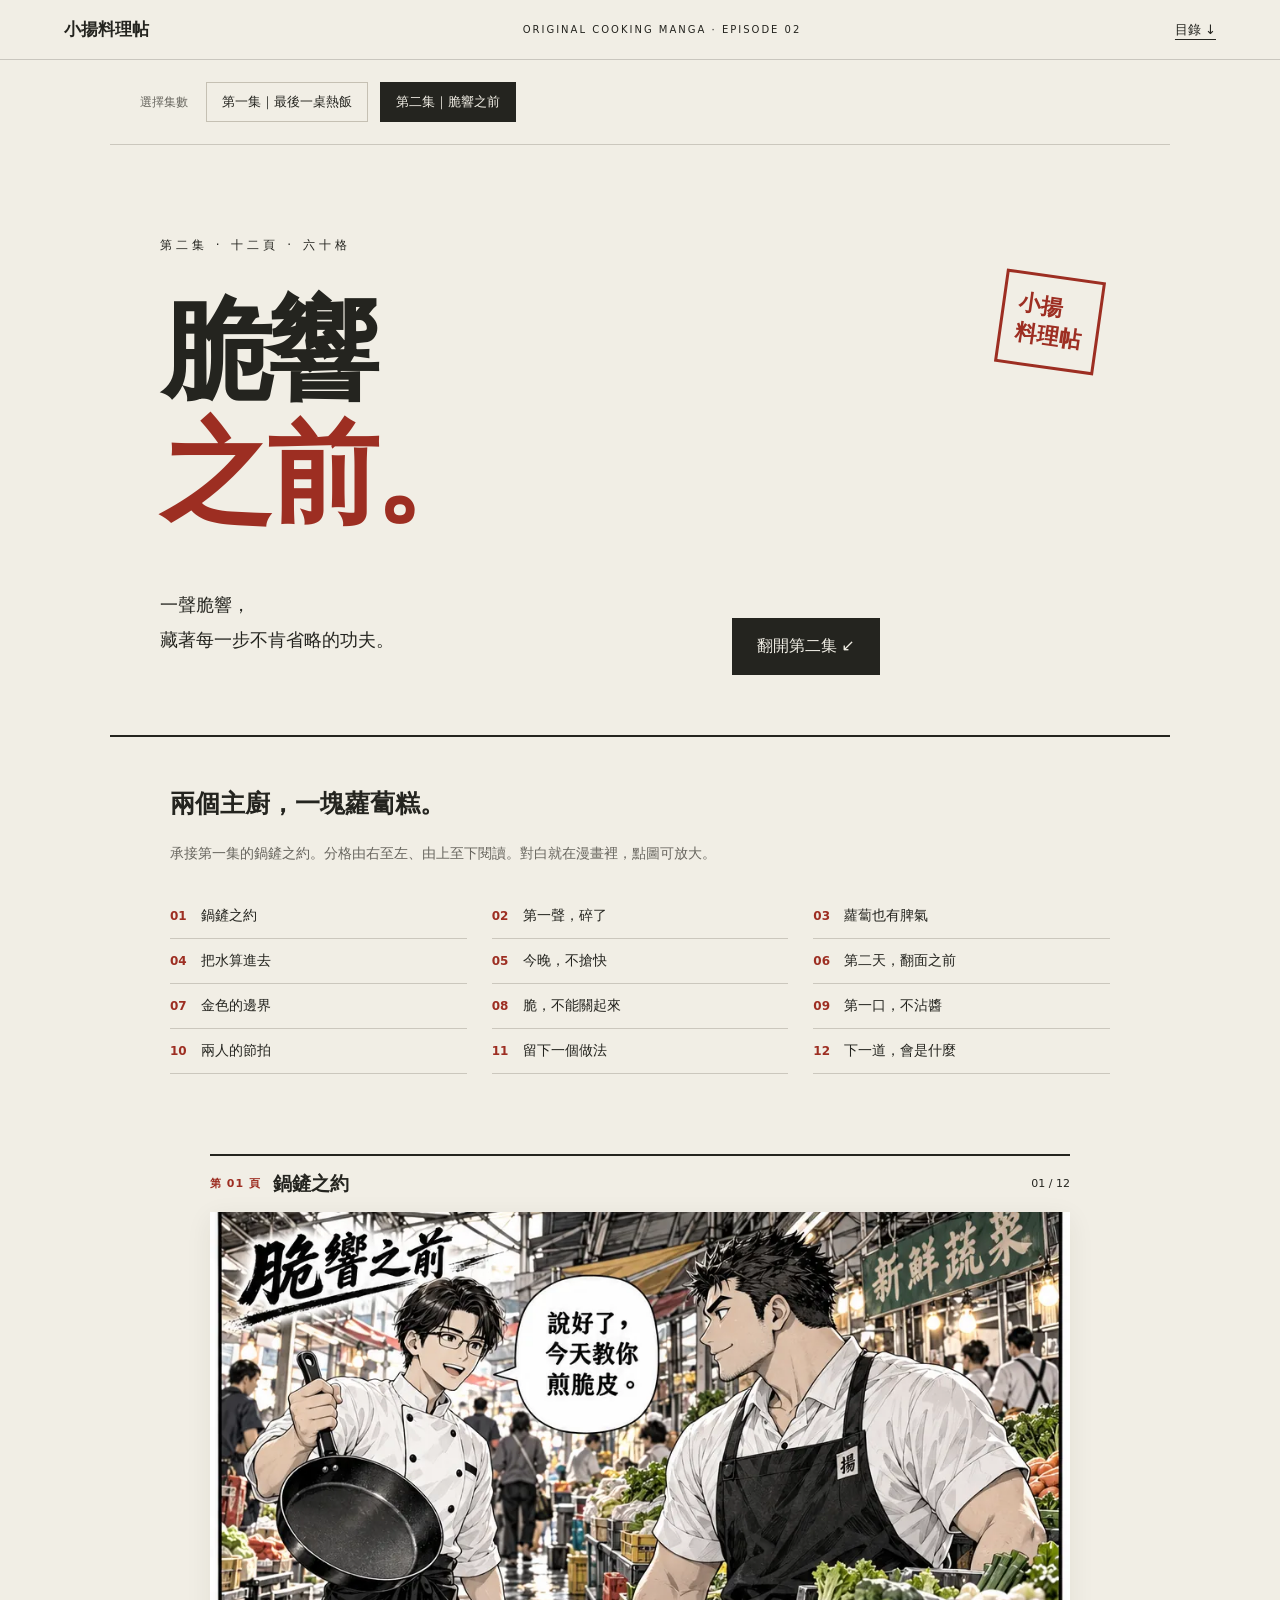
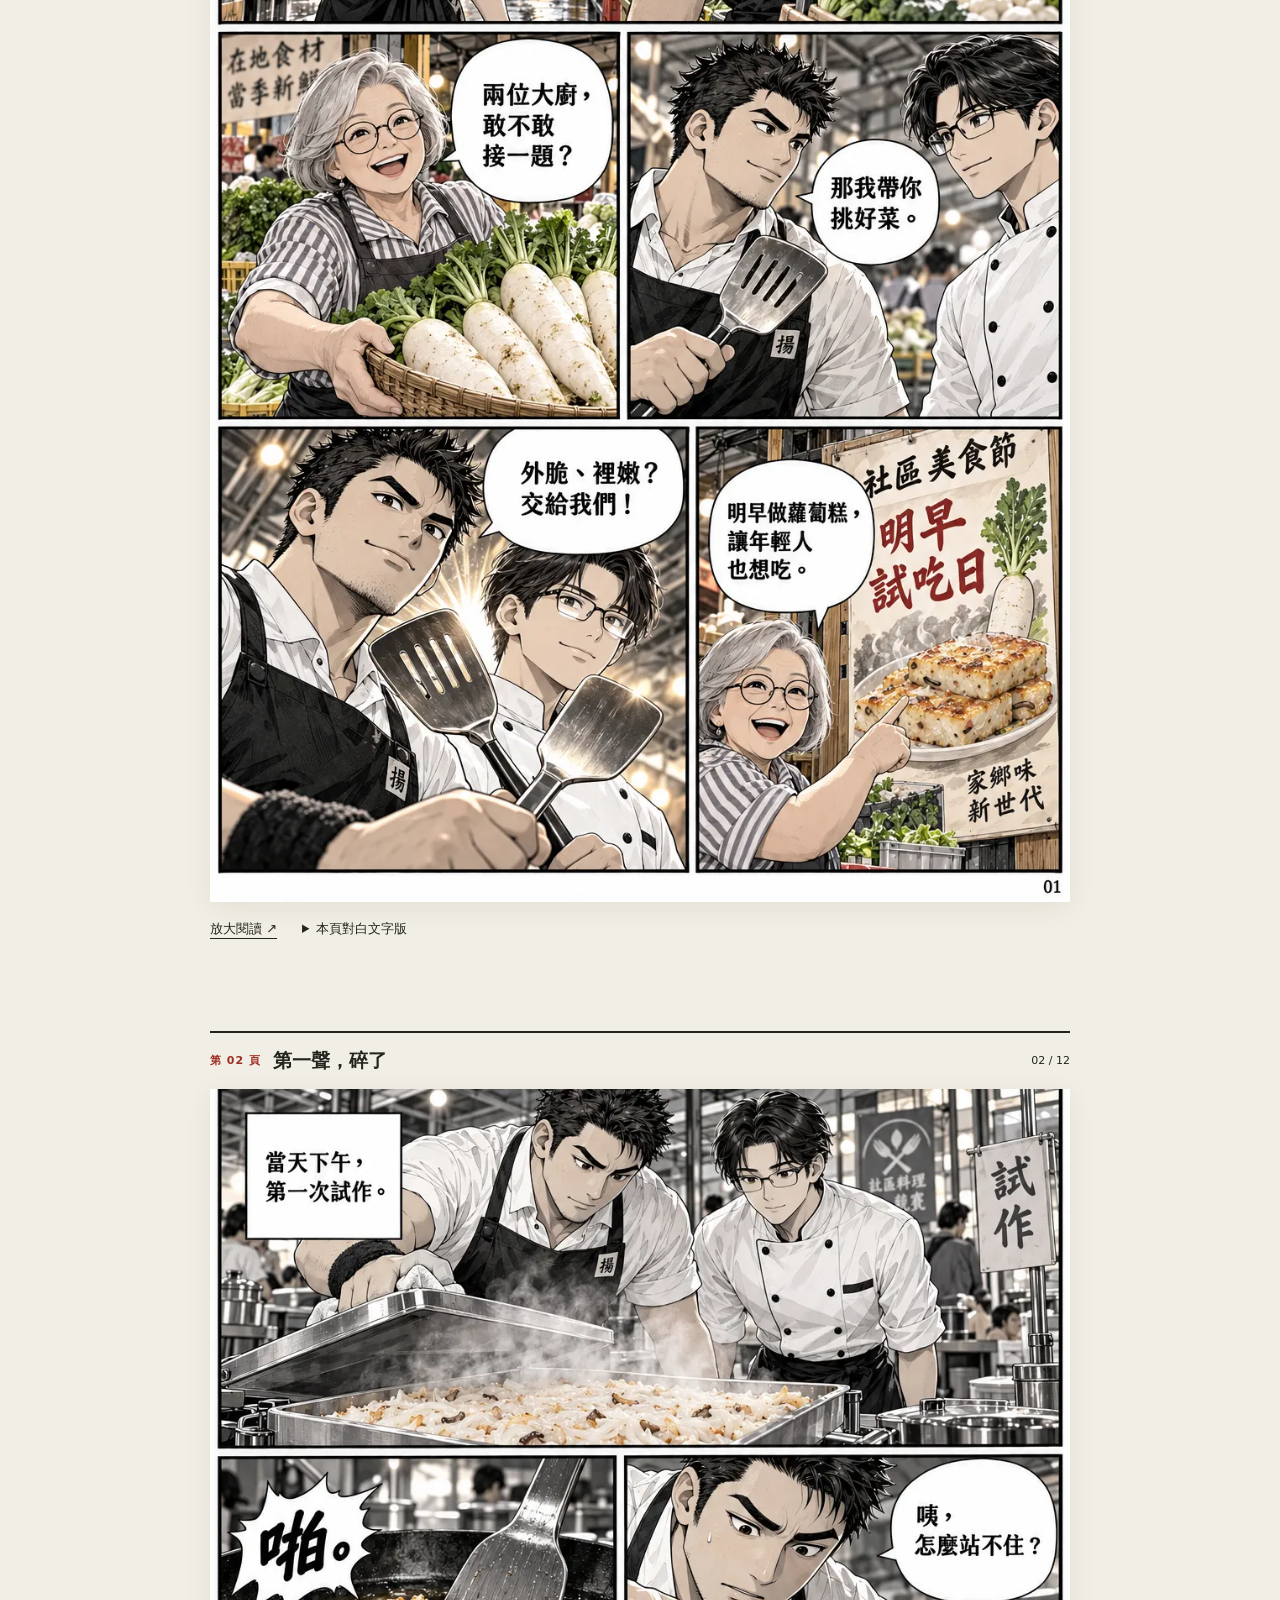
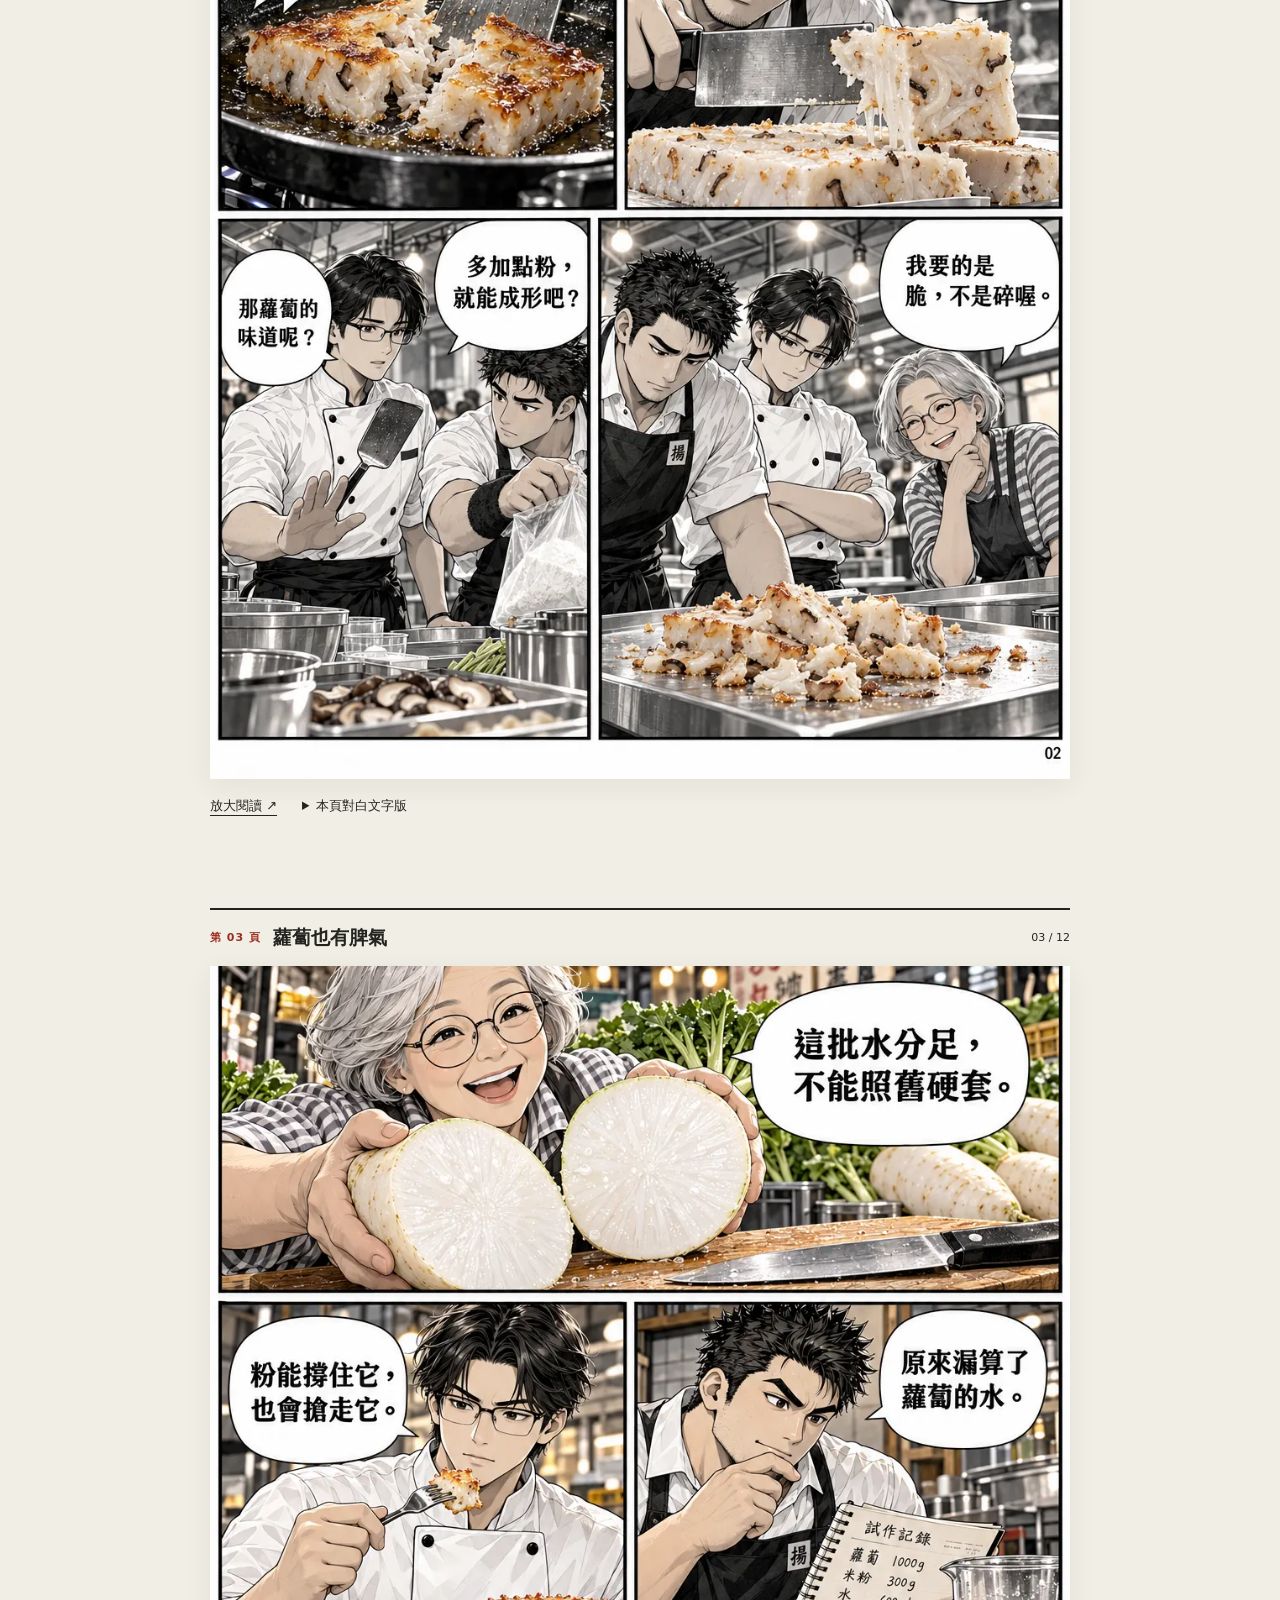
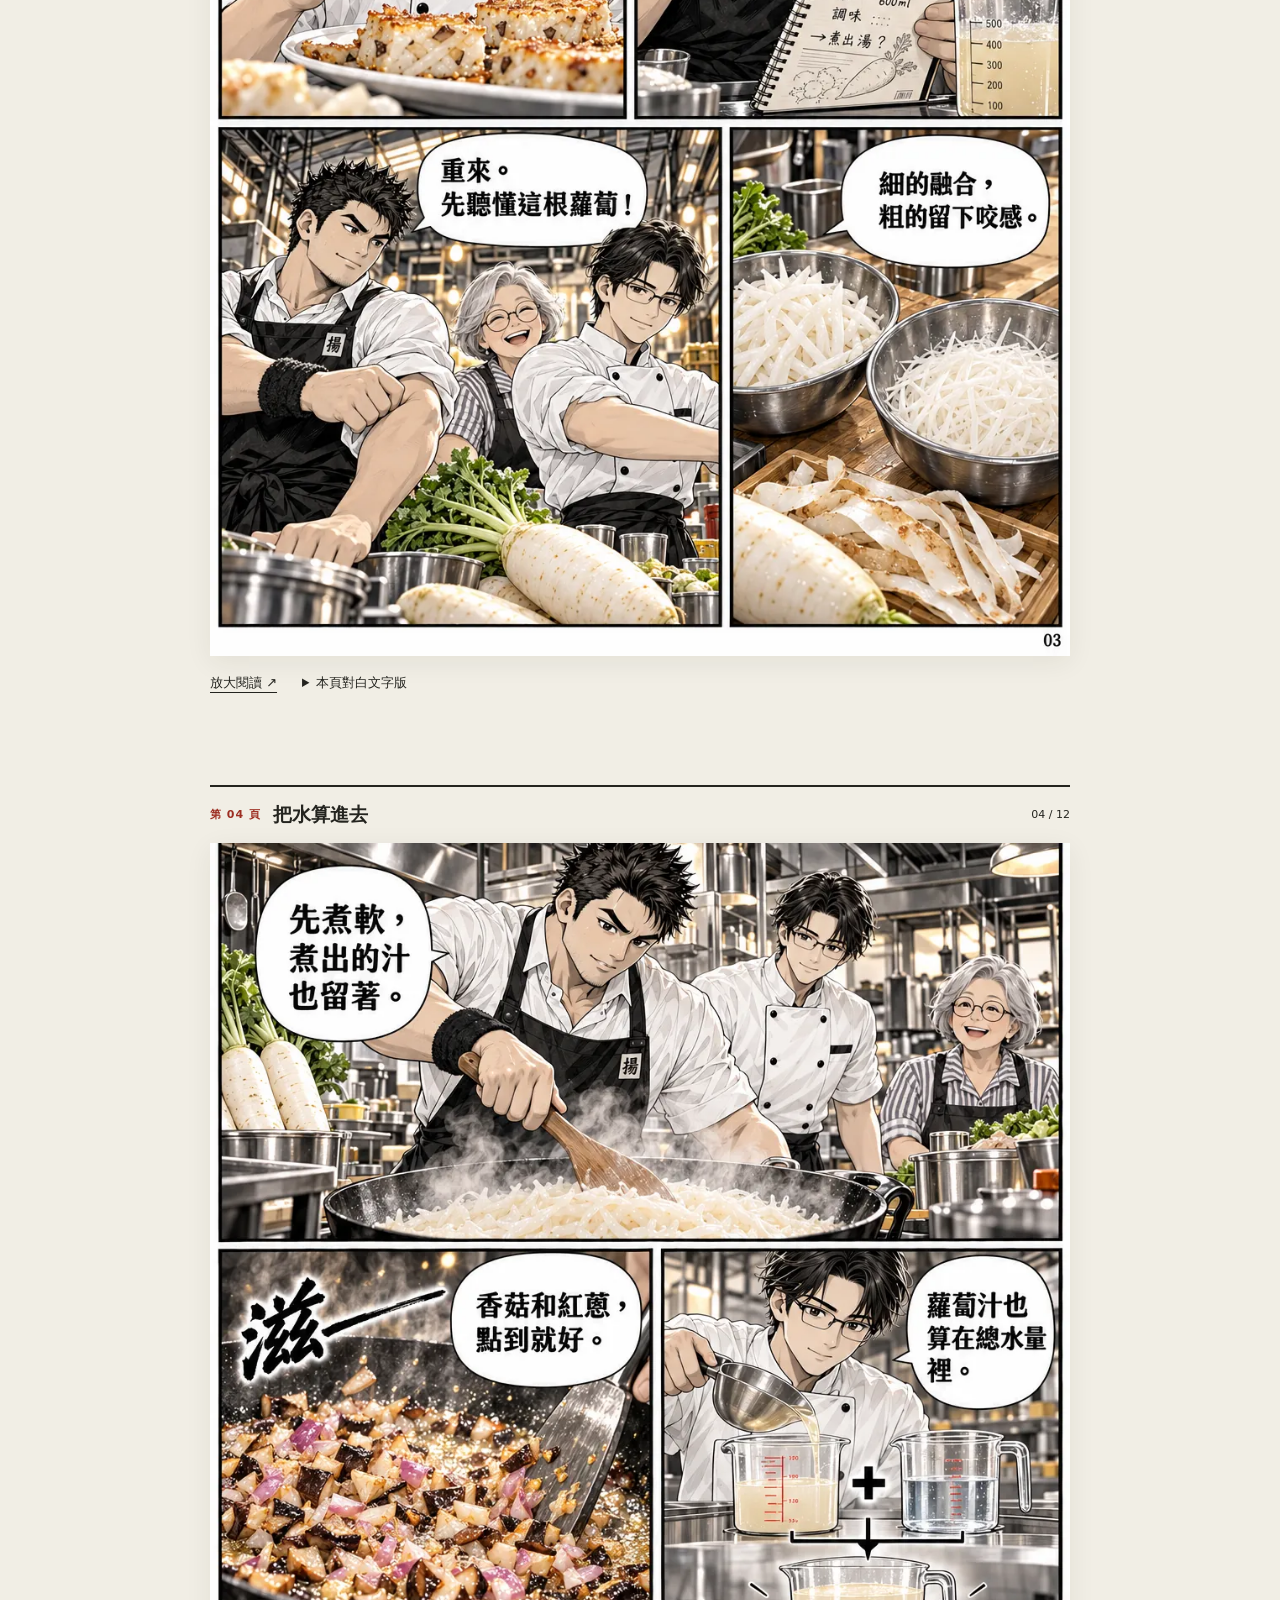
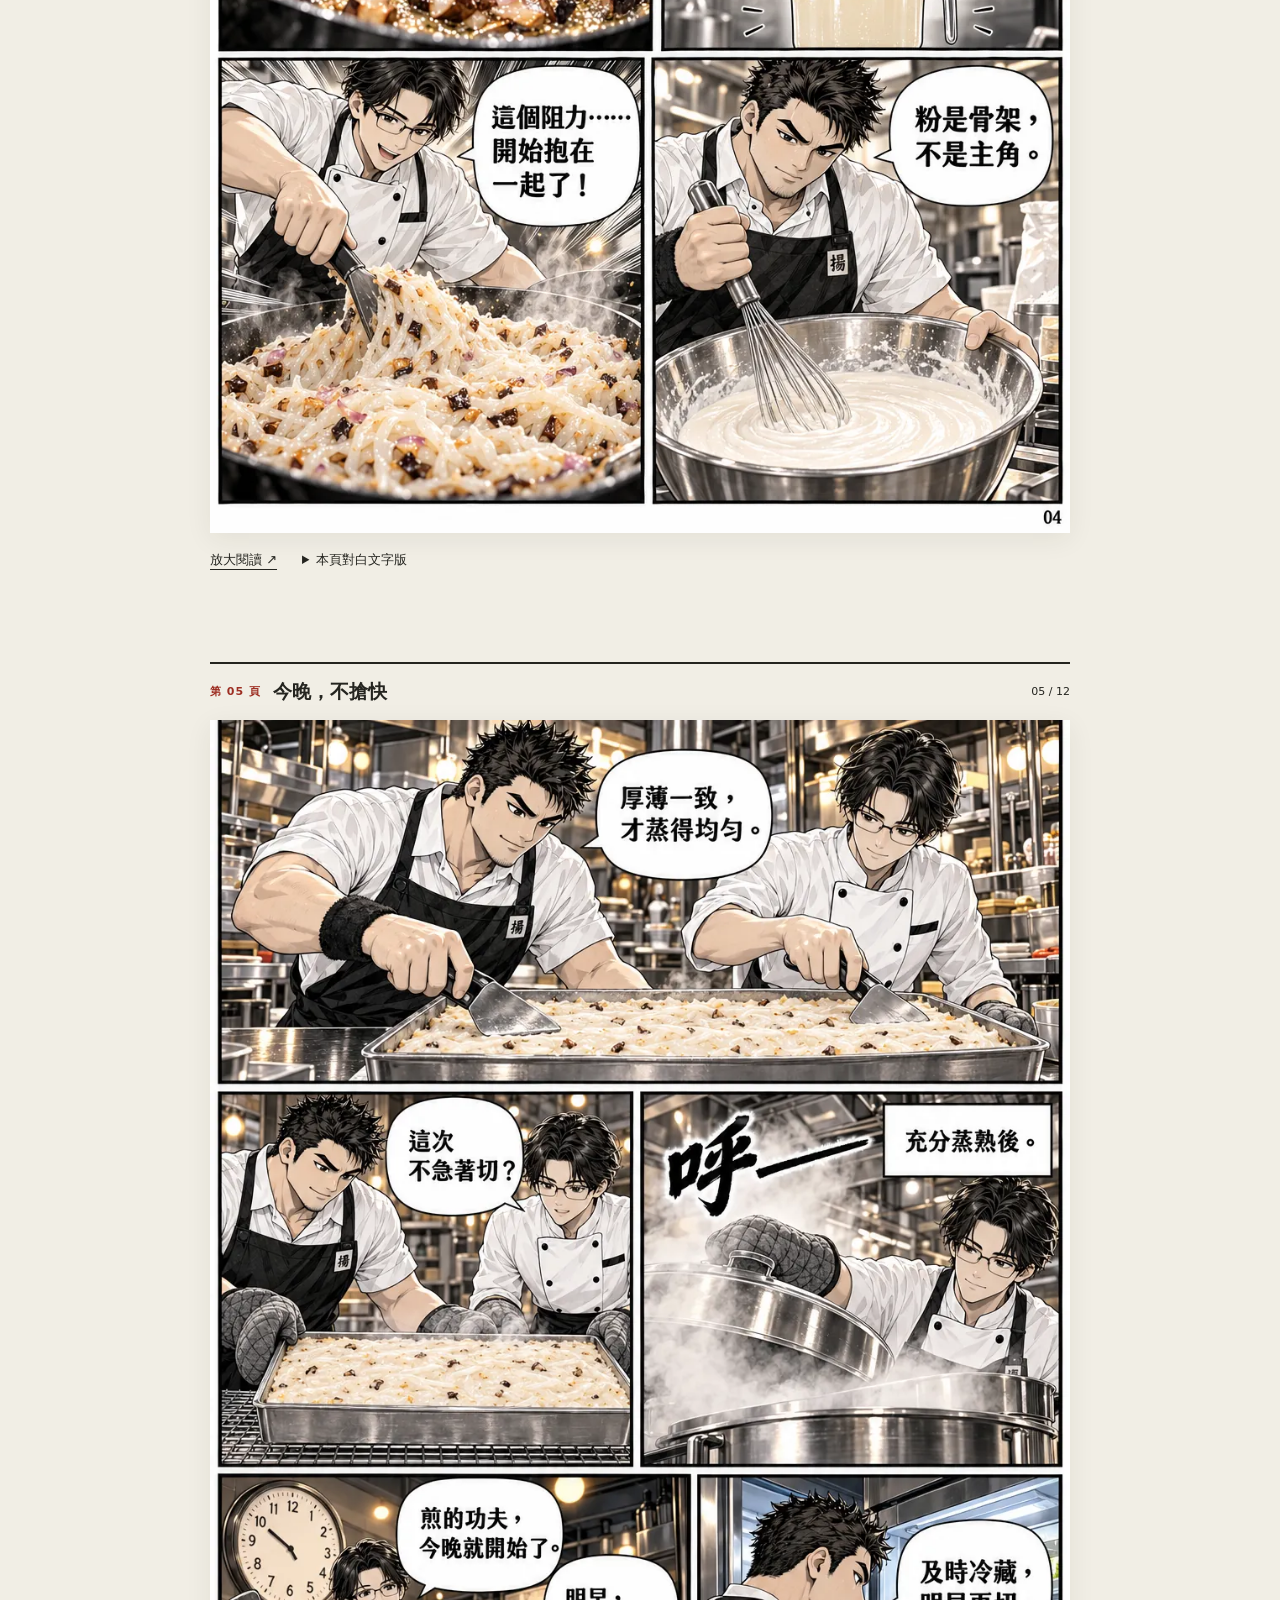
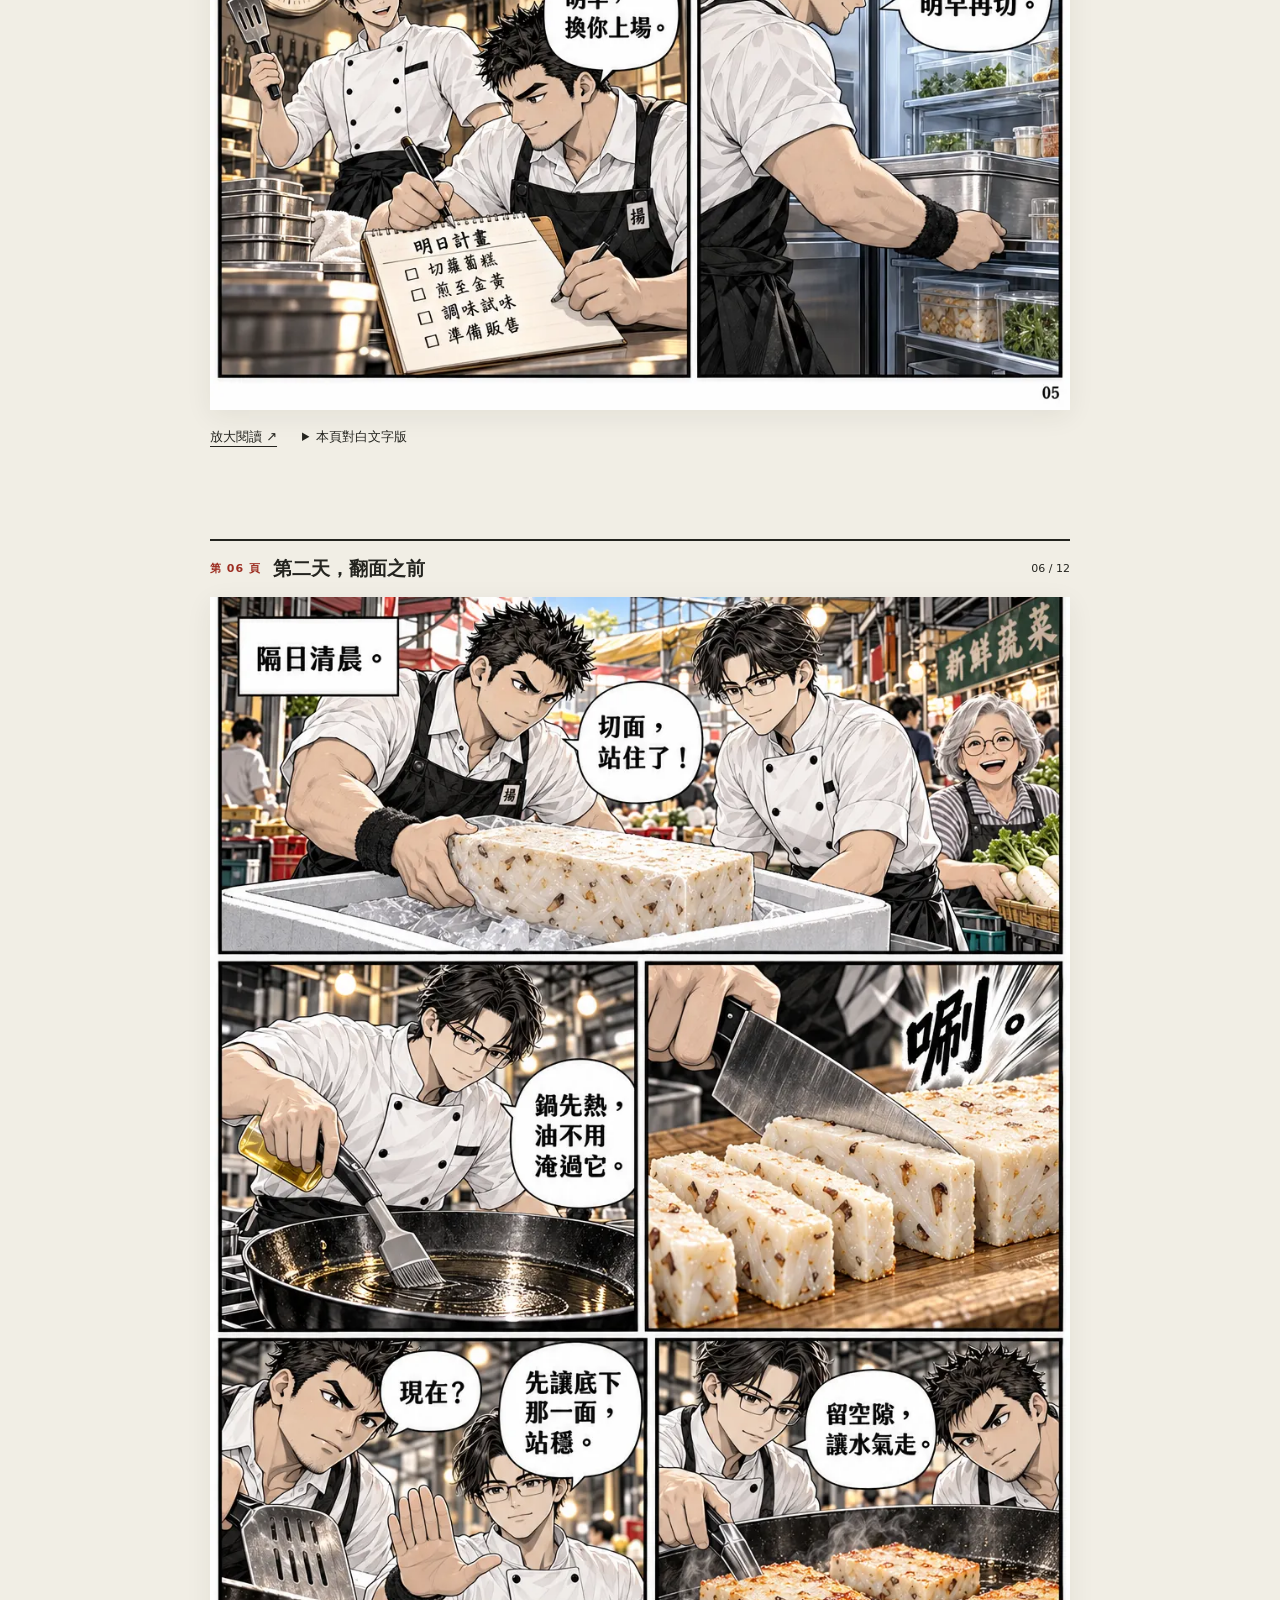
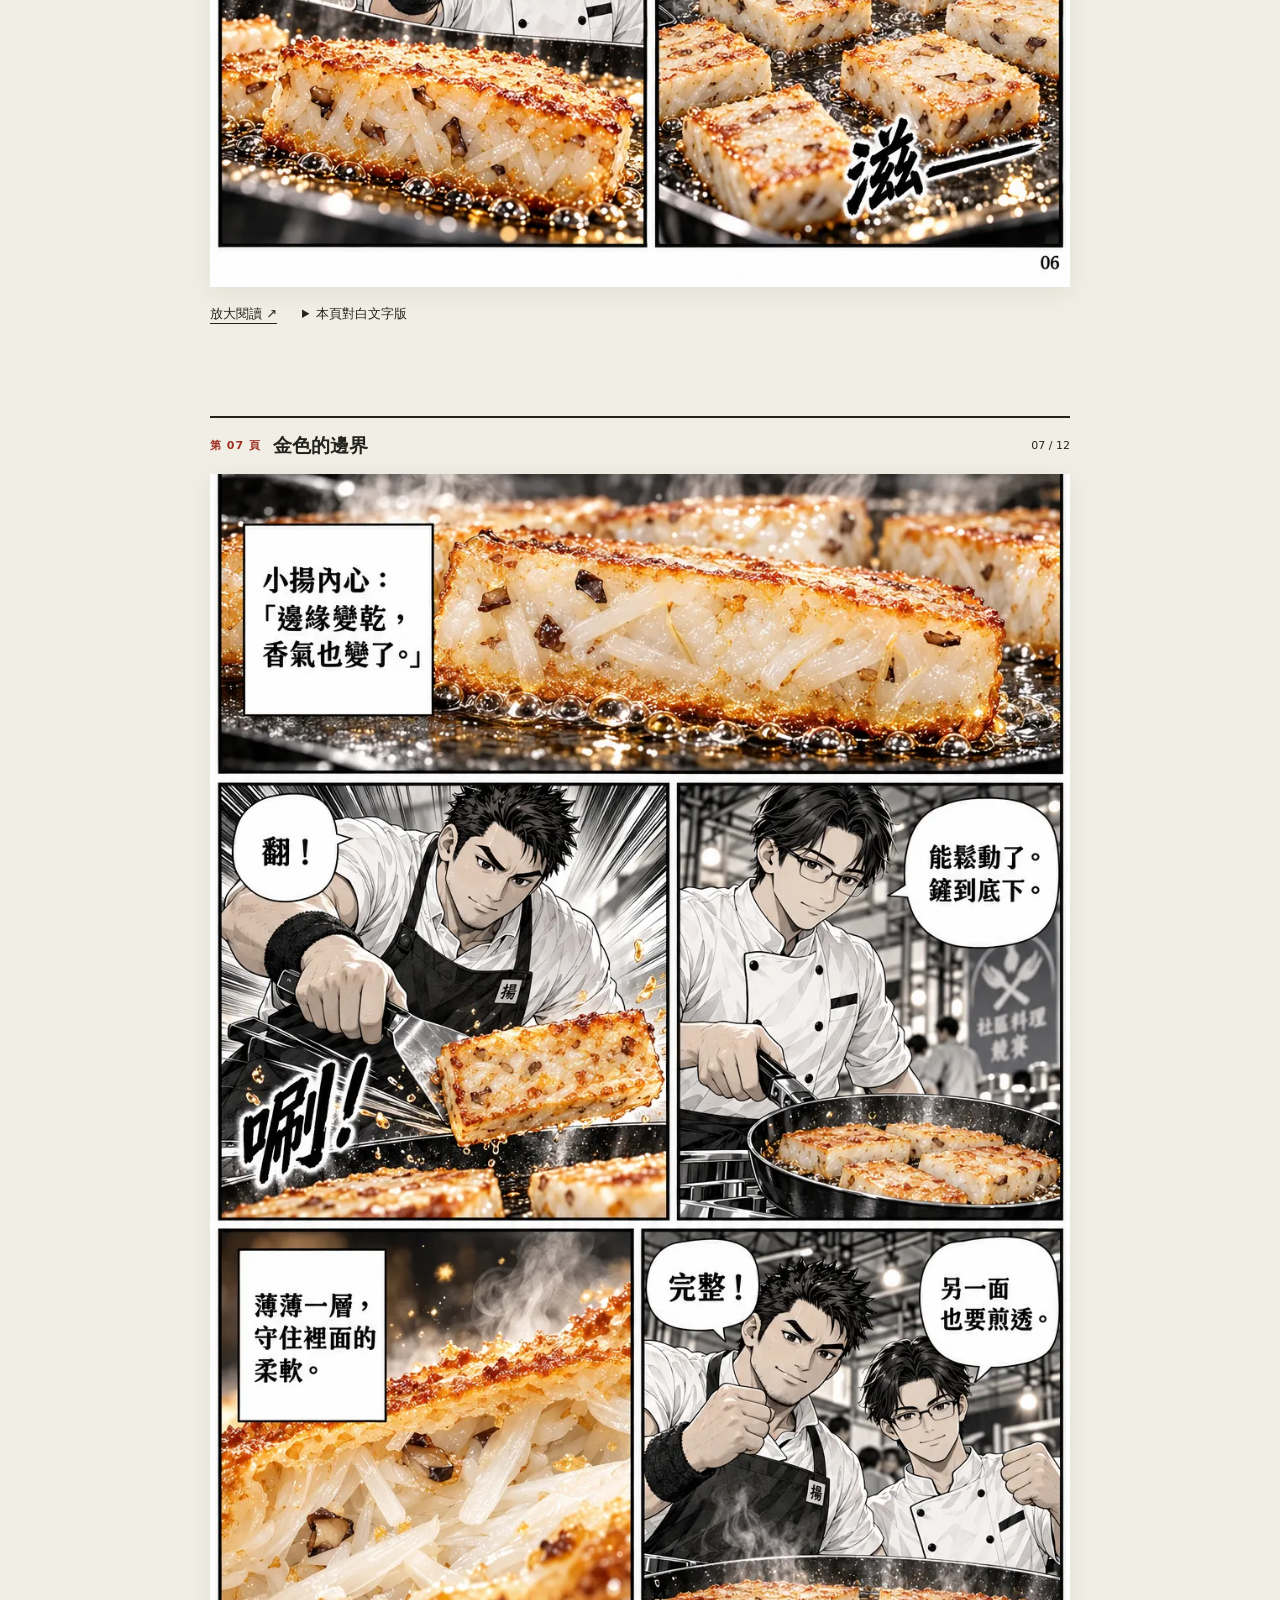
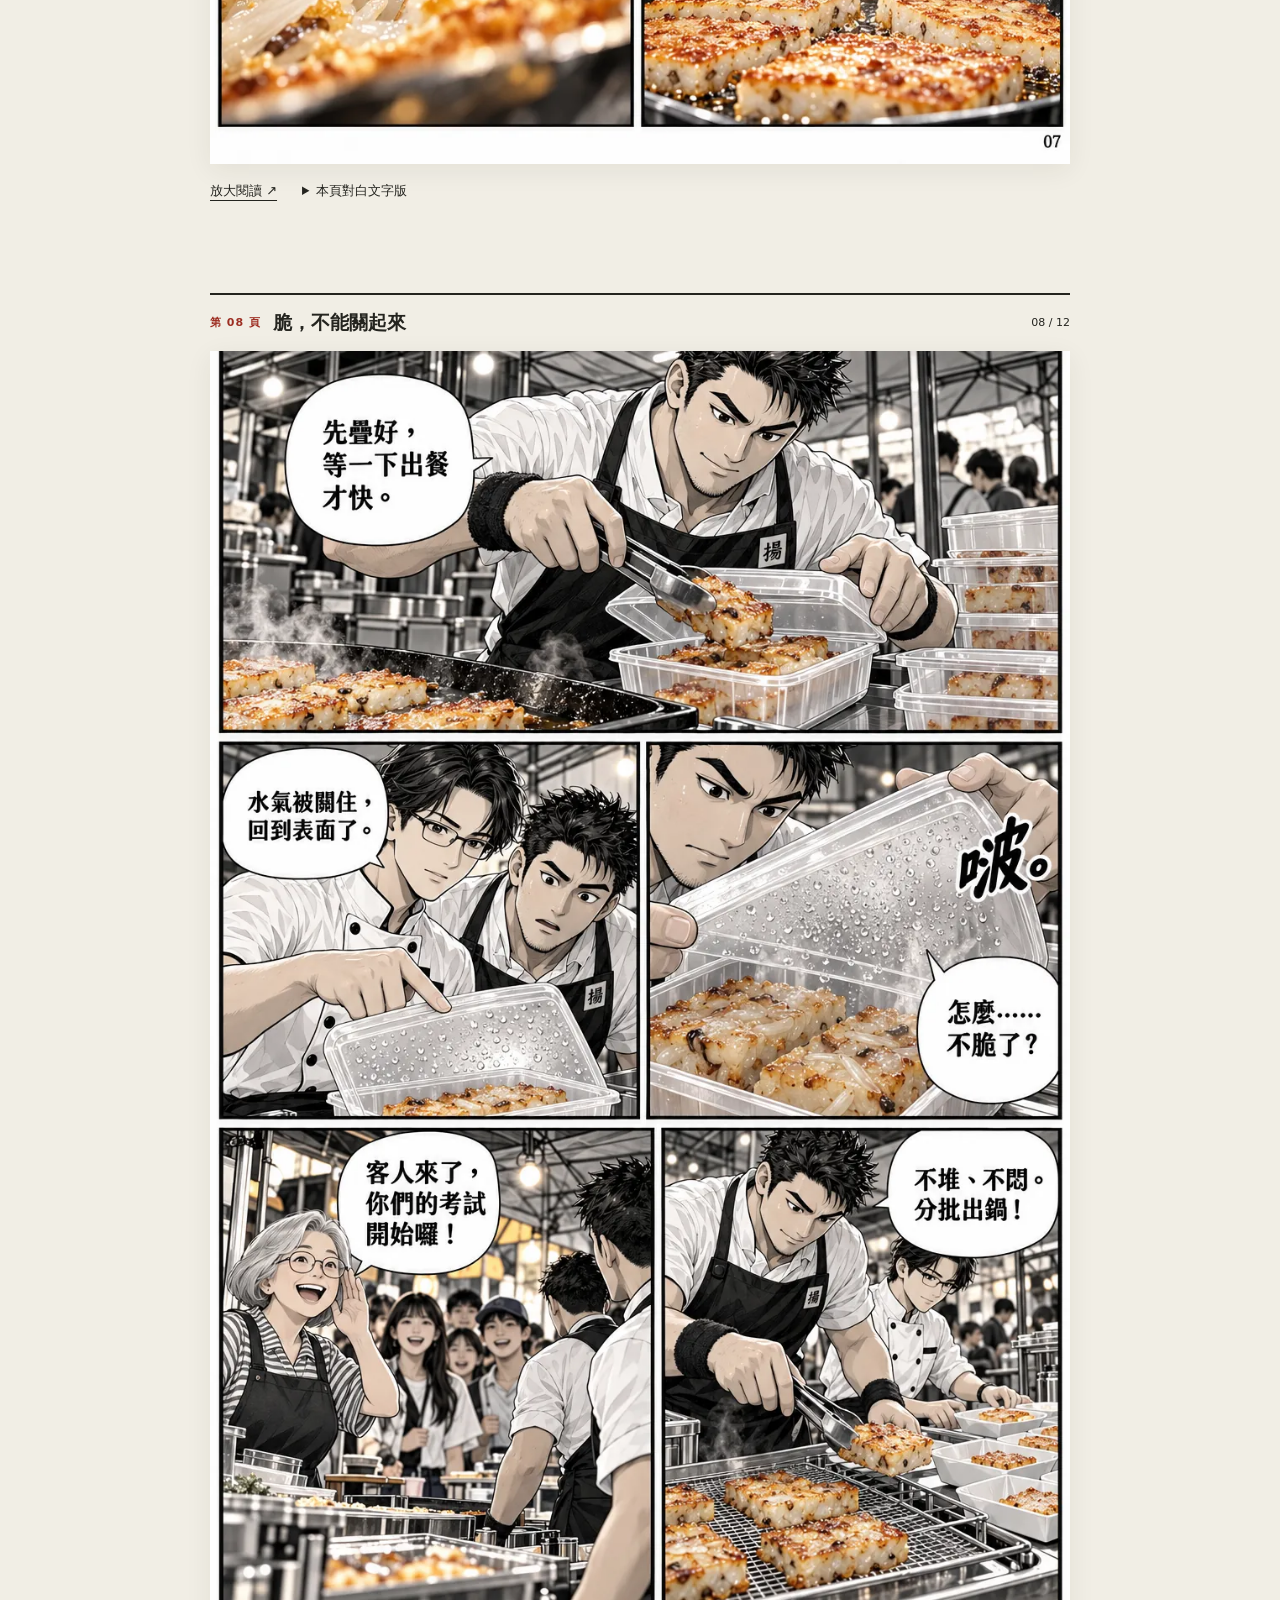
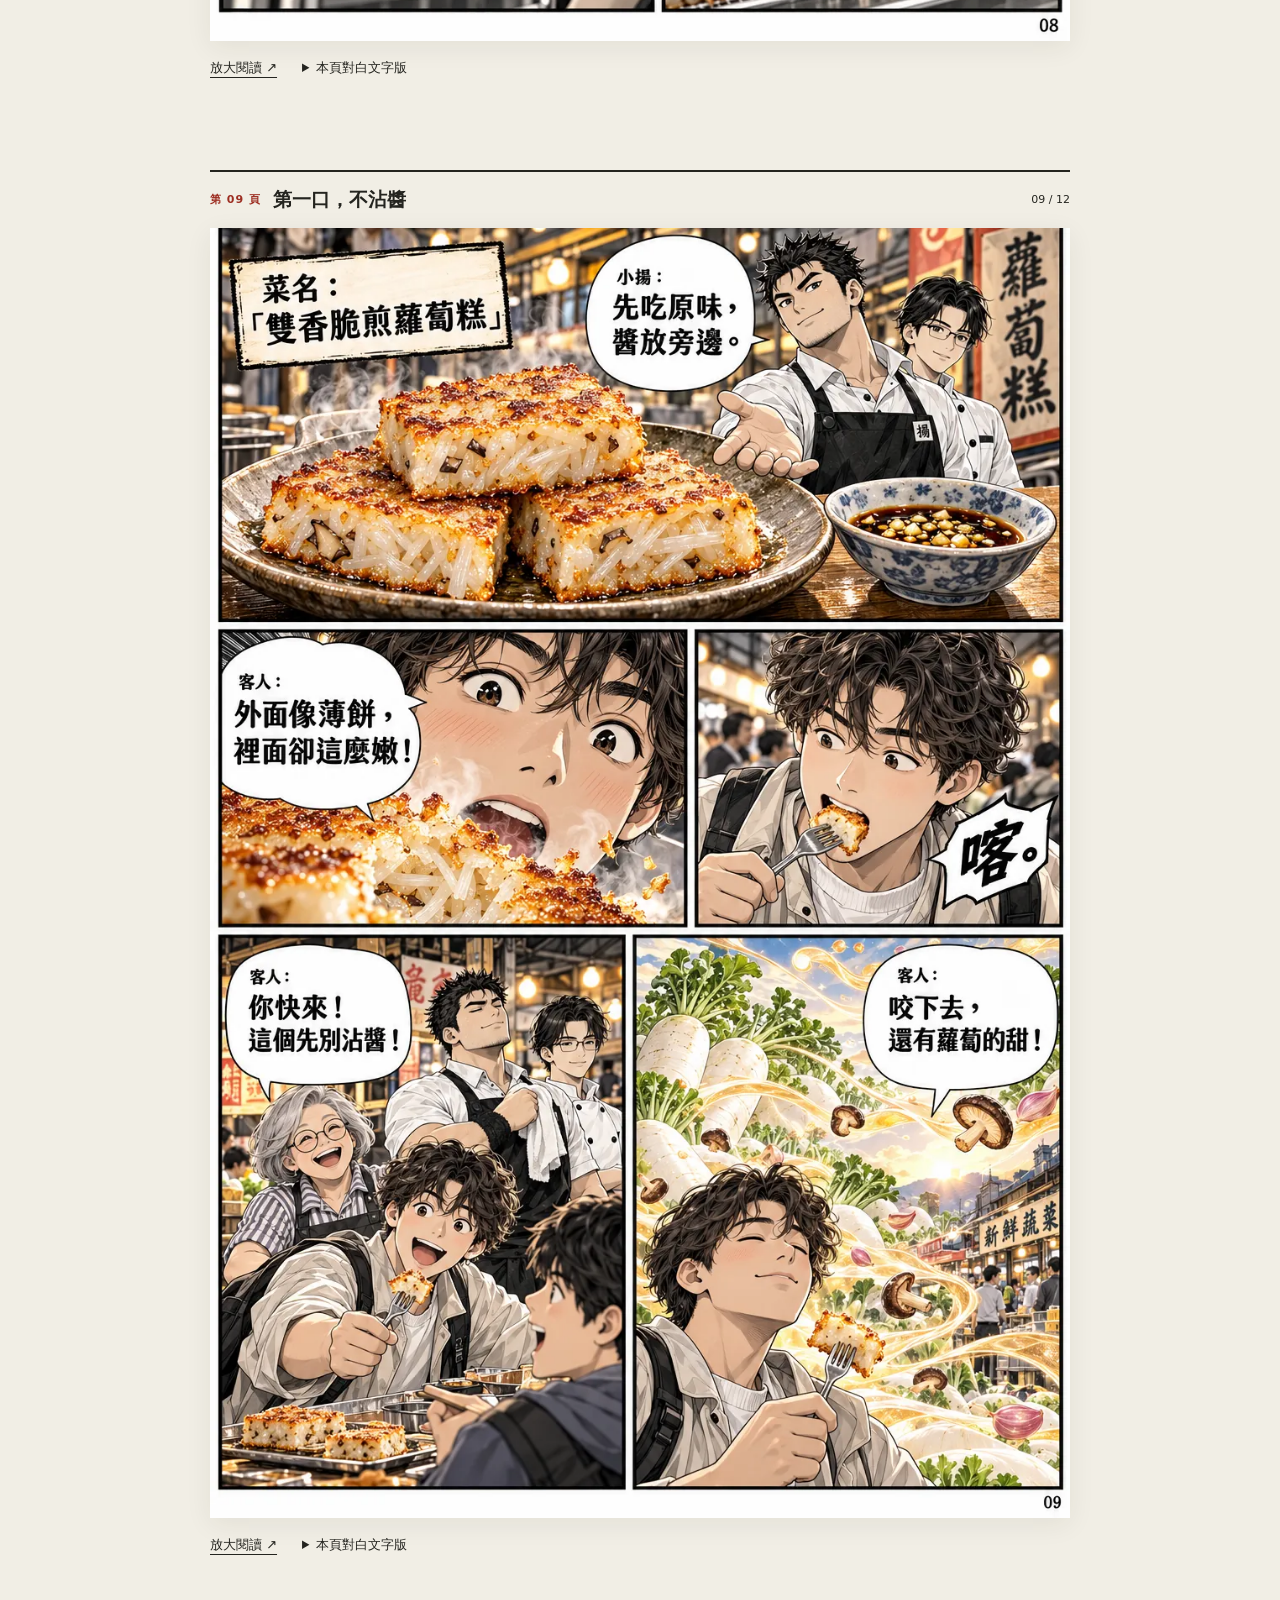
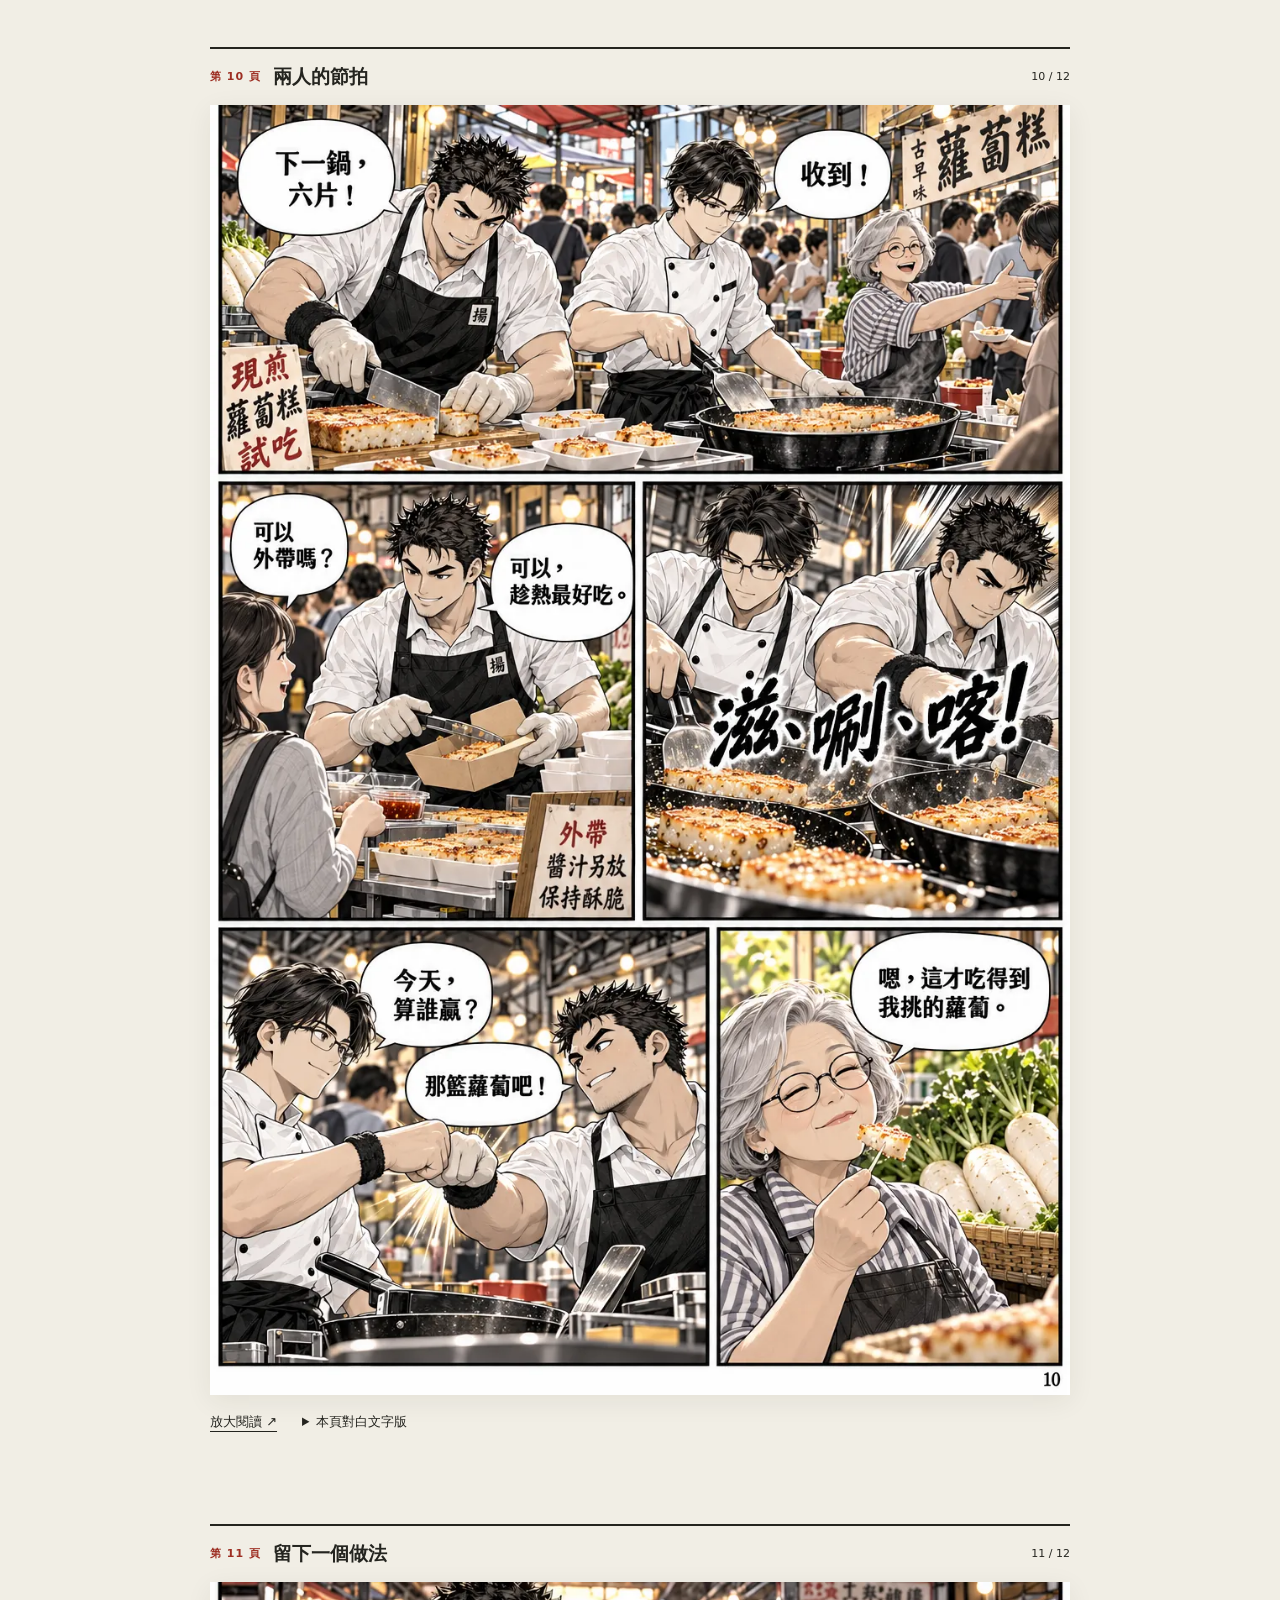
==== episode-2/index.html @ 5d695b6f "Add Xiaoyang episode 2 with Traditional Chinese manga and compressed WebP reader; preserve episode 1" ====
<!doctype html><html lang="zh-Hant"><head><meta charset="utf-8"><meta name="viewport" content="width=device-width,initial-scale=1"><meta name="theme-color" content="#f1eee5"><title>小揚料理帖・第二集｜脆響之前</title><meta name="description" content="第二集十二頁、六十格原創台灣料理漫畫。小揚和阿岳到市場學做脆煎蘿蔔糕。繁體中文圖內對白與高壓縮 WebP。"><link rel="stylesheet" href="../style.css"><script src="../reader.js" defer></script></head><body><div class="topbar"><a href="../">小揚料理帖</a><span>ORIGINAL COOKING MANGA · EPISODE 02</span><a href="#contents">目錄 ↓</a></div><main id="top"><nav class="episodes" aria-label="集數選擇"><span>選擇集數</span><a href="../index.html#top">第一集｜最後一桌熱飯</a><a href="index.html#top" aria-current="page">第二集｜脆響之前</a></nav><div class="cover"><p class="eyebrow">第二集 · 十二頁 · 六十格</p><h1>脆響<br><em>之前。</em></h1><div class="cover-sub"><p>一聲脆響，<br>藏著每一步不肯省略的功夫。</p><a class="start" href="#p1">翻開第二集 ↙</a></div><span class="stamp" aria-hidden="true">小揚<br>料理帖</span></div><nav id="contents" aria-label="漫畫目錄"><h2>兩個主廚，一塊蘿蔔糕。</h2><p>承接第一集的鍋鏟之約。分格由右至左、由上至下閱讀。對白就在漫畫裡，點圖可放大。</p><div class="chapters"><a href="#p1"><b>01</b> 鍋鏟之約</a><a href="#p2"><b>02</b> 第一聲，碎了</a><a href="#p3"><b>03</b> 蘿蔔也有脾氣</a><a href="#p4"><b>04</b> 把水算進去</a><a href="#p5"><b>05</b> 今晚，不搶快</a><a href="#p6"><b>06</b> 第二天，翻面之前</a><a href="#p7"><b>07</b> 金色的邊界</a><a href="#p8"><b>08</b> 脆，不能關起來</a><a href="#p9"><b>09</b> 第一口，不沾醬</a><a href="#p10"><b>10</b> 兩人的節拍</a><a href="#p11"><b>11</b> 留下一個做法</a><a href="#p12"><b>12</b> 下一道，會是什麼</a></div></nav><div class="pages"><section class="page" id="p1" aria-labelledby="h1"><header><span>第 01 頁</span><h2 id="h1">鍋鏟之約</h2><small>01 / 12</small></header><a class="art" href="assets/page-01.webp" target="_blank" rel="noopener" aria-label="放大第1頁"><img src="assets/page-01.webp" srcset="assets/page-01-800.webp 800w, assets/page-01.webp 1024w" sizes="(max-width: 820px) calc(100vw - 24px), 860px" width="1024" height="1536" loading="eager" decoding="async" alt="第二集第1頁，鍋鏟之約。五格連續漫畫，從右至左閱讀，對白位於漫畫氣泡內。"></a><div class="page-tools"><a href="assets/page-01.webp" target="_blank" rel="noopener">放大閱讀 ↗</a><details><summary>本頁對白文字版</summary><ol><li>阿岳：「說好了，今天教你煎脆皮。」</li><li>小揚：「那我帶你挑好菜。」</li><li>蘭姐：「兩位大廚，敢不敢接一題？」</li><li>蘭姐：「明早做蘿蔔糕，讓年輕人也想吃。」</li><li>小揚：「外脆、裡嫩？交給我們！」</li></ol></details></div></section><section class="page" id="p2" aria-labelledby="h2"><header><span>第 02 頁</span><h2 id="h2">第一聲，碎了</h2><small>02 / 12</small></header><a class="art" href="assets/page-02.webp" target="_blank" rel="noopener" aria-label="放大第2頁"><img src="assets/page-02.webp" srcset="assets/page-02-800.webp 800w, assets/page-02.webp 1024w" sizes="(max-width: 820px) calc(100vw - 24px), 860px" width="1024" height="1536" loading="lazy" decoding="async" alt="第二集第2頁，第一聲，碎了。五格連續漫畫，從右至左閱讀，對白位於漫畫氣泡內。"></a><div class="page-tools"><a href="assets/page-02.webp" target="_blank" rel="noopener">放大閱讀 ↗</a><details><summary>本頁對白文字版</summary><ol><li>旁白：「當天下午，第一次試作。」</li><li>小揚：「咦，怎麼站不住？」</li><li>音效：「啪。」</li><li>蘭姐：「我要的是脆，不是碎喔。」</li><li>小揚：「多加點粉，就能成形吧？」
阿岳：「那蘿蔔的味道呢？」</li></ol></details></div></section><section class="page" id="p3" aria-labelledby="h3"><header><span>第 03 頁</span><h2 id="h3">蘿蔔也有脾氣</h2><small>03 / 12</small></header><a class="art" href="assets/page-03.webp" target="_blank" rel="noopener" aria-label="放大第3頁"><img src="assets/page-03.webp" srcset="assets/page-03-800.webp 800w, assets/page-03.webp 1024w" sizes="(max-width: 820px) calc(100vw - 24px), 860px" width="1024" height="1536" loading="lazy" decoding="async" alt="第二集第3頁，蘿蔔也有脾氣。五格連續漫畫，從右至左閱讀，對白位於漫畫氣泡內。"></a><div class="page-tools"><a href="assets/page-03.webp" target="_blank" rel="noopener">放大閱讀 ↗</a><details><summary>本頁對白文字版</summary><ol><li>蘭姐：「這批水分足，不能照舊硬套。」</li><li>小揚：「原來漏算了蘿蔔的水。」</li><li>阿岳：「粉能撐住它，也會搶走它。」</li><li>小揚：「細的融合，粗的留下咬感。」</li><li>小揚：「重來。先聽懂這根蘿蔔！」</li></ol></details></div></section><section class="page" id="p4" aria-labelledby="h4"><header><span>第 04 頁</span><h2 id="h4">把水算進去</h2><small>04 / 12</small></header><a class="art" href="assets/page-04.webp" target="_blank" rel="noopener" aria-label="放大第4頁"><img src="assets/page-04.webp" srcset="assets/page-04-800.webp 800w, assets/page-04.webp 1024w" sizes="(max-width: 820px) calc(100vw - 24px), 860px" width="1024" height="1536" loading="lazy" decoding="async" alt="第二集第4頁，把水算進去。五格連續漫畫，從右至左閱讀，對白位於漫畫氣泡內。"></a><div class="page-tools"><a href="assets/page-04.webp" target="_blank" rel="noopener">放大閱讀 ↗</a><details><summary>本頁對白文字版</summary><ol><li>小揚：「先煮軟，煮出的汁也留著。」</li><li>阿岳：「蘿蔔汁也算在總水量裡。」</li><li>音效：「滋——」
小揚：「香菇和紅蔥，點到就好。」</li><li>小揚：「粉是骨架，不是主角。」</li><li>阿岳：「這個阻力……開始抱在一起了！」</li></ol></details></div></section><section class="page" id="p5" aria-labelledby="h5"><header><span>第 05 頁</span><h2 id="h5">今晚，不搶快</h2><small>05 / 12</small></header><a class="art" href="assets/page-05.webp" target="_blank" rel="noopener" aria-label="放大第5頁"><img src="assets/page-05.webp" srcset="assets/page-05-800.webp 800w, assets/page-05.webp 1024w" sizes="(max-width: 820px) calc(100vw - 24px), 860px" width="1024" height="1536" loading="lazy" decoding="async" alt="第二集第5頁，今晚，不搶快。五格連續漫畫，從右至左閱讀，對白位於漫畫氣泡內。"></a><div class="page-tools"><a href="assets/page-05.webp" target="_blank" rel="noopener">放大閱讀 ↗</a><details><summary>本頁對白文字版</summary><ol><li>小揚：「厚薄一致，才蒸得均勻。」</li><li>音效：「呼——」
旁白：「充分蒸熟後。」</li><li>阿岳：「這次不急著切？」</li><li>小揚：「及時冷藏，明早再切。」</li><li>阿岳：「煎的功夫，今晚就開始了。」
小揚：「明早，換你上場。」</li></ol></details></div></section><section class="page" id="p6" aria-labelledby="h6"><header><span>第 06 頁</span><h2 id="h6">第二天，翻面之前</h2><small>06 / 12</small></header><a class="art" href="assets/page-06.webp" target="_blank" rel="noopener" aria-label="放大第6頁"><img src="assets/page-06.webp" srcset="assets/page-06.webp 1024w" sizes="(max-width: 820px) calc(100vw - 24px), 860px" width="1024" height="1536" loading="lazy" decoding="async" alt="第二集第6頁，第二天，翻面之前。五格連續漫畫，從右至左閱讀，對白位於漫畫氣泡內。"></a><div class="page-tools"><a href="assets/page-06.webp" target="_blank" rel="noopener">放大閱讀 ↗</a><details><summary>本頁對白文字版</summary><ol><li>旁白：「隔日清晨。」
小揚：「切面，站住了！」</li><li>音效：「唰。」</li><li>阿岳：「鍋先熱，油不用淹過它。」</li><li>阿岳：「留空隙，讓水氣走。」
音效：「滋——」</li><li>小揚：「現在？」
阿岳：「先讓底下那一面，站穩。」</li></ol></details></div></section><section class="page" id="p7" aria-labelledby="h7"><header><span>第 07 頁</span><h2 id="h7">金色的邊界</h2><small>07 / 12</small></header><a class="art" href="assets/page-07.webp" target="_blank" rel="noopener" aria-label="放大第7頁"><img src="assets/page-07.webp" srcset="assets/page-07-800.webp 800w, assets/page-07.webp 1024w" sizes="(max-width: 820px) calc(100vw - 24px), 860px" width="1024" height="1536" loading="lazy" decoding="async" alt="第二集第7頁，金色的邊界。五格連續漫畫，從右至左閱讀，對白位於漫畫氣泡內。"></a><div class="page-tools"><a href="assets/page-07.webp" target="_blank" rel="noopener">放大閱讀 ↗</a><details><summary>本頁對白文字版</summary><ol><li>小揚內心：「邊緣變乾，香氣也變了。」</li><li>阿岳：「能鬆動了。鏟到底下。」</li><li>小揚：「翻！」
音效：「唰！」</li><li>小揚：「完整！」
阿岳：「另一面也要煎透。」</li><li>旁白：「薄薄一層，守住裡面的柔軟。」</li></ol></details></div></section><section class="page" id="p8" aria-labelledby="h8"><header><span>第 08 頁</span><h2 id="h8">脆，不能關起來</h2><small>08 / 12</small></header><a class="art" href="assets/page-08.webp" target="_blank" rel="noopener" aria-label="放大第8頁"><img src="assets/page-08.webp" srcset="assets/page-08-800.webp 800w, assets/page-08.webp 1024w" sizes="(max-width: 820px) calc(100vw - 24px), 860px" width="1024" height="1536" loading="lazy" decoding="async" alt="第二集第8頁，脆，不能關起來。五格連續漫畫，從右至左閱讀，對白位於漫畫氣泡內。"></a><div class="page-tools"><a href="assets/page-08.webp" target="_blank" rel="noopener">放大閱讀 ↗</a><details><summary>本頁對白文字版</summary><ol><li>小揚：「先疊好，等一下出餐才快。」</li><li>音效：「啵。」
小揚：「怎麼……不脆了？」</li><li>阿岳：「水氣被關住，回到表面了。」</li><li>小揚：「不堆、不悶。分批出鍋！」</li><li>蘭姐：「客人來了，你們的考試開始囉！」</li></ol></details></div></section><section class="page" id="p9" aria-labelledby="h9"><header><span>第 09 頁</span><h2 id="h9">第一口，不沾醬</h2><small>09 / 12</small></header><a class="art" href="assets/page-09.webp" target="_blank" rel="noopener" aria-label="放大第9頁"><img src="assets/page-09.webp" srcset="assets/page-09-800.webp 800w, assets/page-09.webp 1024w" sizes="(max-width: 820px) calc(100vw - 24px), 860px" width="1024" height="1536" loading="lazy" decoding="async" alt="第二集第9頁，第一口，不沾醬。五格連續漫畫，從右至左閱讀，對白位於漫畫氣泡內。"></a><div class="page-tools"><a href="assets/page-09.webp" target="_blank" rel="noopener">放大閱讀 ↗</a><details><summary>本頁對白文字版</summary><ol><li>菜名：「雙香脆煎蘿蔔糕」
小揚：「先吃原味，醬放旁邊。」</li><li>音效：「喀。」</li><li>客人：「外面像薄餅，裡面卻這麼嫩！」</li><li>客人：「咬下去，還有蘿蔔的甜！」</li><li>客人：「你快來！這個先別沾醬！」</li></ol></details></div></section><section class="page" id="p10" aria-labelledby="h10"><header><span>第 10 頁</span><h2 id="h10">兩人的節拍</h2><small>10 / 12</small></header><a class="art" href="assets/page-10.webp" target="_blank" rel="noopener" aria-label="放大第10頁"><img src="assets/page-10.webp" srcset="assets/page-10-800.webp 800w, assets/page-10.webp 1024w" sizes="(max-width: 820px) calc(100vw - 24px), 860px" width="1024" height="1536" loading="lazy" decoding="async" alt="第二集第10頁，兩人的節拍。五格連續漫畫，從右至左閱讀，對白位於漫畫氣泡內。"></a><div class="page-tools"><a href="assets/page-10.webp" target="_blank" rel="noopener">放大閱讀 ↗</a><details><summary>本頁對白文字版</summary><ol><li>小揚：「下一鍋，六片！」
阿岳：「收到！」</li><li>音效：「滋、唰、喀！」</li><li>客人：「可以外帶嗎？」
小揚：「可以，趁熱最好吃。」</li><li>蘭姐：「嗯，這才吃得到我挑的蘿蔔。」</li><li>阿岳：「今天，算誰贏？」
小揚：「那籃蘿蔔吧！」</li></ol></details></div></section><section class="page" id="p11" aria-labelledby="h11"><header><span>第 11 頁</span><h2 id="h11">留下一個做法</h2><small>11 / 12</small></header><a class="art" href="assets/page-11.webp" target="_blank" rel="noopener" aria-label="放大第11頁"><img src="assets/page-11.webp" srcset="assets/page-11-800.webp 800w, assets/page-11.webp 1024w" sizes="(max-width: 820px) calc(100vw - 24px), 860px" width="1024" height="1536" loading="lazy" decoding="async" alt="第二集第11頁，留下一個做法。五格連續漫畫，從右至左閱讀，對白位於漫畫氣泡內。"></a><div class="page-tools"><a href="assets/page-11.webp" target="_blank" rel="noopener">放大閱讀 ↗</a><details><summary>本頁對白文字版</summary><ol><li>阿岳：「你還沒吃到完整的一片吧？」</li><li>音效：「喀！」
小揚：「這聲音，值得重來兩次。」</li><li>蘭姐：「把做法留下，市場才留得住這口香。」</li><li>阿岳：「只寫火候不夠。」
小揚：「也寫下為什麼。」</li><li>小揚：「下次換了蘿蔔，我們還能再調。」</li></ol></details></div></section><section class="page" id="p12" aria-labelledby="h12"><header><span>第 12 頁</span><h2 id="h12">下一道，會是什麼</h2><small>12 / 12</small></header><a class="art" href="assets/page-12.webp" target="_blank" rel="noopener" aria-label="放大第12頁"><img src="assets/page-12.webp" srcset="assets/page-12-800.webp 800w, assets/page-12.webp 1024w" sizes="(max-width: 820px) calc(100vw - 24px), 860px" width="1024" height="1536" loading="lazy" decoding="async" alt="第二集第12頁，下一道，會是什麼。五格連續漫畫，從右至左閱讀，對白位於漫畫氣泡內。"></a><div class="page-tools"><a href="assets/page-12.webp" target="_blank" rel="noopener">放大閱讀 ↗</a><details><summary>本頁對白文字版</summary><ol><li>阿岳：「今天學到的，不只煎脆皮。」</li><li>小揚：「下一頁，一起寫？」
阿岳：「當然。」</li><li>訊息：「小揚，這碗湯的味道，你找得回來嗎？」</li><li>阿岳：「又有題目了？」
小揚：「這回，可能更難。」</li><li>旁白：「脆響之前，是每一步不肯省略的功夫。」
落款：「小揚料理帖・第二集｜脆響之前｜完」</li></ol></details></div></section></div><div class="end"><span>第二集・完</span><p>脆響之前，<br>是每一步不肯省略的功夫。</p><a href="#top">再讀一次 ↑</a> · <a href="../">回看第一集 ↗</a></div><section class="about"><h2>關於這一集</h2><p>這是現代台灣市場背景的原創料理漫畫。人物、事件與菜色均屬虛構，並非真人經歷或現售商品介紹。畫面由 AI 生成，採墨線、網點與暖色料理場景；人物、器物和文字細節可能有藝術化差異。</p><p>本篇是料理故事，不是完整食譜；圖中示意數量不作配方。實作請另參照可靠食譜與食品保存指引。圖片採高壓縮 WebP，附手機版本及逐頁放大。本站不使用外部字型、廣告或追蹤器。</p><div><a href="storyboard.md">第二集分鏡 Markdown ↗</a> · <a href="https://github.com/zuestrd20/xiaoyang-cooking-manga">GitHub ↗</a></div></section></main><nav class="dock" aria-label="翻頁控制" hidden><button id="prev" aria-label="上一頁">←</button><span id="position">01 / 12</span><button id="next" aria-label="下一頁">→</button><a href="#contents" aria-label="回目錄">目錄</a></nav></body></html>
---- style.css ----
:root{--ink:#24241f;--paper:#f1eee5;--red:#9d2e22}*{box-sizing:border-box}html{scroll-behavior:smooth;scroll-padding-top:65px}body{margin:0;color:var(--ink);background:var(--paper);font-family:system-ui,-apple-system,"Noto Sans TC",sans-serif}a{color:inherit;text-underline-offset:5px}button,a{touch-action:manipulation}a:focus-visible,button:focus-visible,summary:focus-visible{outline:3px solid var(--red);outline-offset:5px}.topbar{height:60px;border-bottom:1px solid #c9c6be;display:flex;align-items:center;justify-content:space-between;padding:0 5vw;font-size:13px}.topbar>a:first-child{font-weight:800;text-decoration:none;font-size:17px}.topbar span{font-size:10px;letter-spacing:2px}.cover{max-width:1060px;margin:auto;padding:80px 50px 60px;position:relative;border-bottom:2px solid var(--ink)}.eyebrow{font-size:12px;letter-spacing:4px}.cover h1{font-size:clamp(60px,9vw,112px);line-height:1.1;letter-spacing:-5px;margin:35px 0;font-weight:900}.cover em{font-style:normal;color:var(--red)}.cover-sub{display:flex;justify-content:space-between;align-items:end;max-width:720px}.cover-sub p{line-height:1.9;font-size:18px}.start{padding:18px 25px;background:var(--ink);color:var(--paper);text-decoration:none}.stamp{position:absolute;right:70px;top:130px;border:3px solid var(--red);color:var(--red);padding:14px;transform:rotate(8deg);font-weight:900;font-size:22px}#contents{max-width:1000px;margin:50px auto 80px;padding:0 30px}#contents h2{font-size:25px}#contents p{font-size:14px;line-height:1.8;color:#68665f}.chapters{display:grid;grid-template-columns:repeat(3,minmax(0,1fr));gap:0 25px;margin-top:28px}.chapters a{display:block;border-bottom:1px solid #cbc7bd;padding:13px 0;font-size:14px;text-decoration:none}.chapters b{color:var(--red);font-size:12px;margin-right:10px}.pages{max-width:860px;margin:auto}.page{margin-bottom:75px;scroll-margin-top:30px}.page header{display:flex;gap:12px;align-items:center;padding:15px 0;border-top:2px solid var(--ink)}.page header span{font-size:11px;letter-spacing:1px;color:var(--red);font-weight:bold}.page header h2{font-size:19px;flex:1;margin:0}.page header small{font-size:11px}.art{display:block;background:white;box-shadow:0 6px 25px #25251512}.art img{width:100%;height:auto;display:block}.page-tools{display:flex;gap:25px;align-items:start;padding:18px 0;font-size:13px}.page-tools>a{white-space:nowrap}details{flex:1}summary{cursor:pointer}details ol{line-height:1.9;padding-left:20px}details li{margin:14px 0}.end{text-align:center;padding:30px 20px 70px}.end>span{display:inline-block;border:1px solid var(--red);color:var(--red);padding:12px;font-size:25px}.end p{font-size:25px;line-height:1.9;margin:35px}.end a{font-size:13px}.about{max-width:860px;margin:0 auto 120px;border-top:1px solid #b7b3a8;padding-top:25px;font-size:13px;line-height:1.9;color:#66635b}.about h2{color:var(--ink);font-size:18px}.dock{position:fixed;bottom:16px;left:50%;transform:translateX(-50%);display:flex;gap:18px;align-items:center;background:#24241ff2;color:#fff;padding:8px 15px;border-radius:3px;box-shadow:0 3px 18px #0003;font-size:12px;z-index:3}.dock[hidden]{display:none}.dock button{background:none;border:0;color:white;font-size:23px;padding:3px 10px;cursor:pointer}.dock button:disabled{opacity:.25}.dock a{text-decoration:none;font-size:12px}.dock span{white-space:nowrap;font-variant-numeric:tabular-nums}@media(max-width:920px){.pages,.about{margin-left:24px;margin-right:24px}}@media(max-width:600px){.topbar{padding:0 18px}.topbar span{display:none}.cover{padding:45px 24px}.cover h1{letter-spacing:-2px}.cover-sub{display:block}.cover-sub p{font-size:16px}.start{display:inline-block;margin-top:14px}.stamp{right:27px;top:120px;font-size:16px;padding:8px}#contents{padding:0 24px;margin:35px auto 45px}.chapters{grid-template-columns:repeat(2,minmax(0,1fr));gap:0 15px}.chapters a{font-size:12px;line-height:1.6}.pages{margin:0 12px}.page{margin-bottom:45px}.page header h2{font-size:16px}.page header{gap:8px}.page-tools{gap:18px;font-size:12px;padding:16px 5px}.about{margin:0 24px 110px}.end p{font-size:22px}}@media(prefers-reduced-motion:reduce){html{scroll-behavior:auto}}

.episodes{max-width:1060px;margin:auto;padding:22px 30px;display:flex;gap:12px;align-items:center;flex-wrap:wrap;border-bottom:1px solid #cbc7bd}.episodes span{font-size:12px;color:#68665f;margin-right:6px}.episodes a{border:1px solid #c5c0b3;padding:10px 15px;text-decoration:none;font-size:13px}.episodes a[aria-current]{background:var(--ink);color:var(--paper);border-color:var(--ink)}@media(max-width:600px){.episodes{padding:18px 24px;gap:8px}.episodes span{width:100%}.episodes a{font-size:12px;padding:10px}}
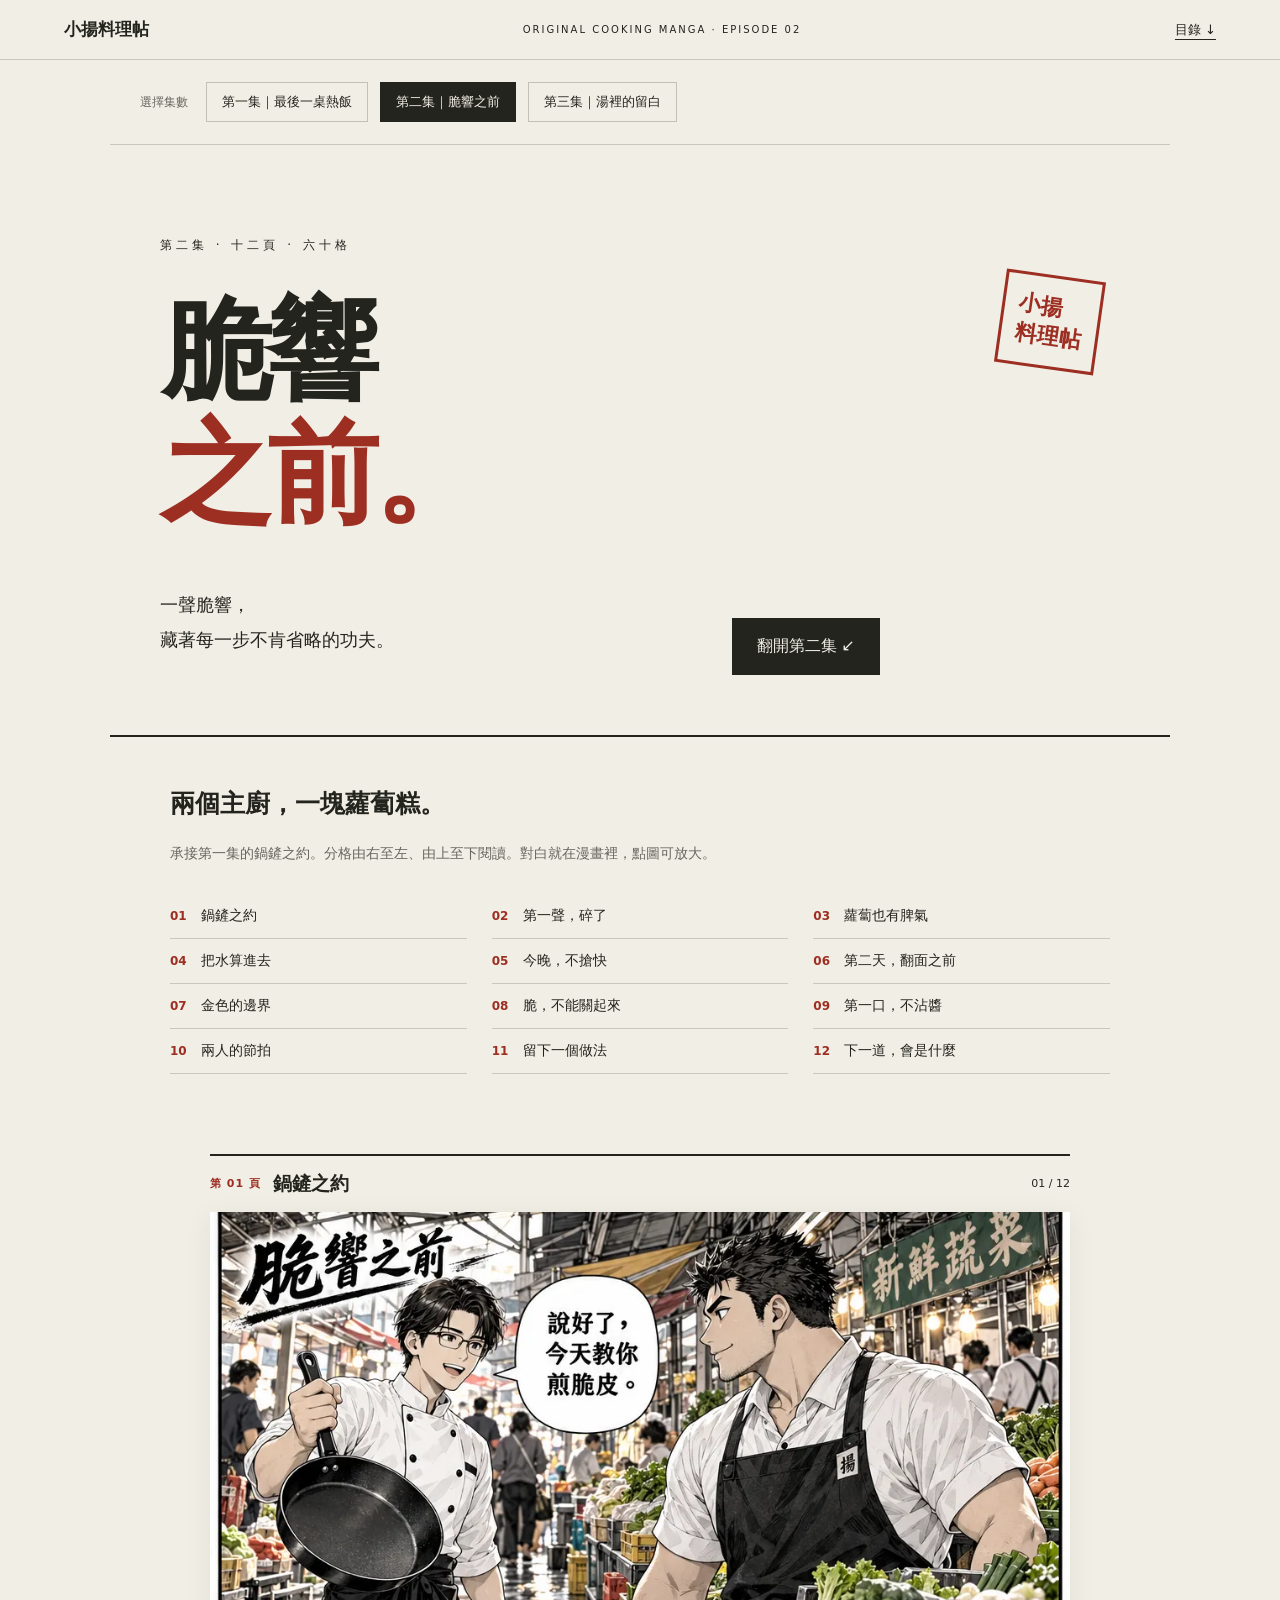
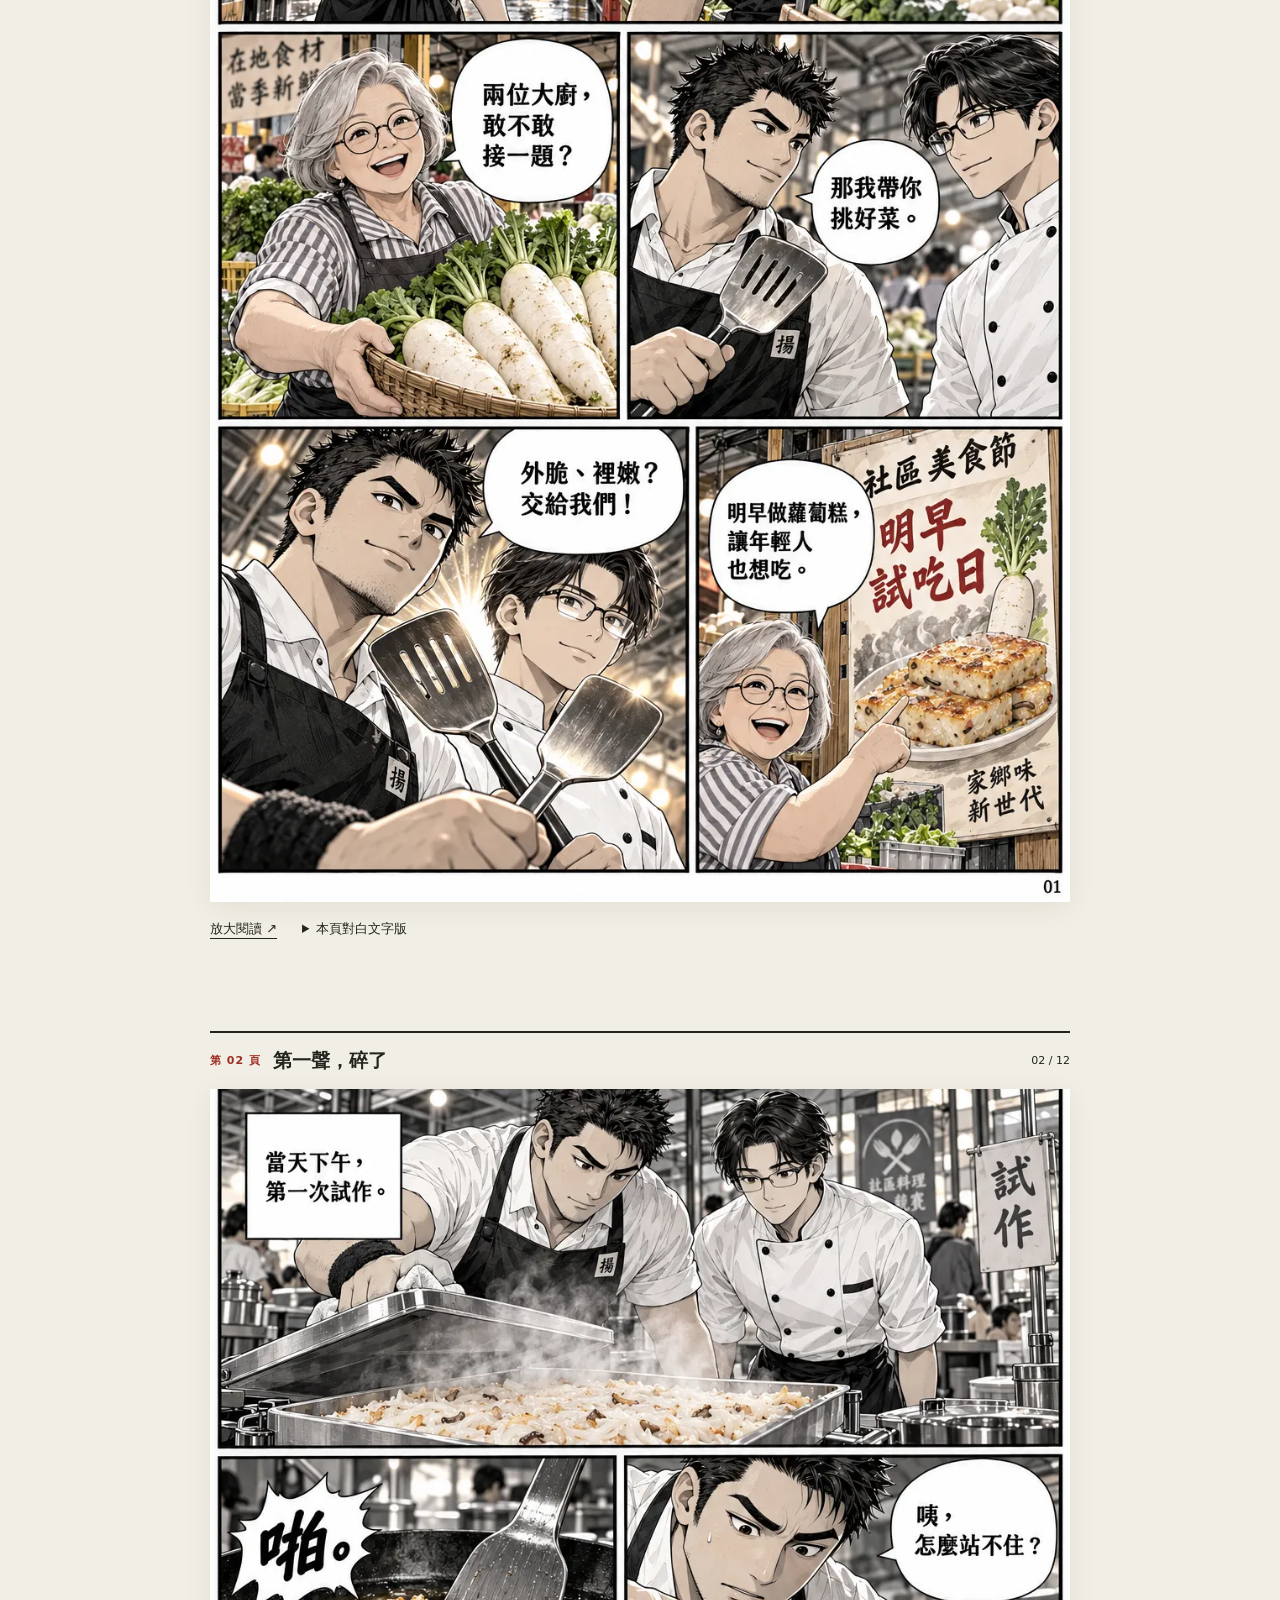
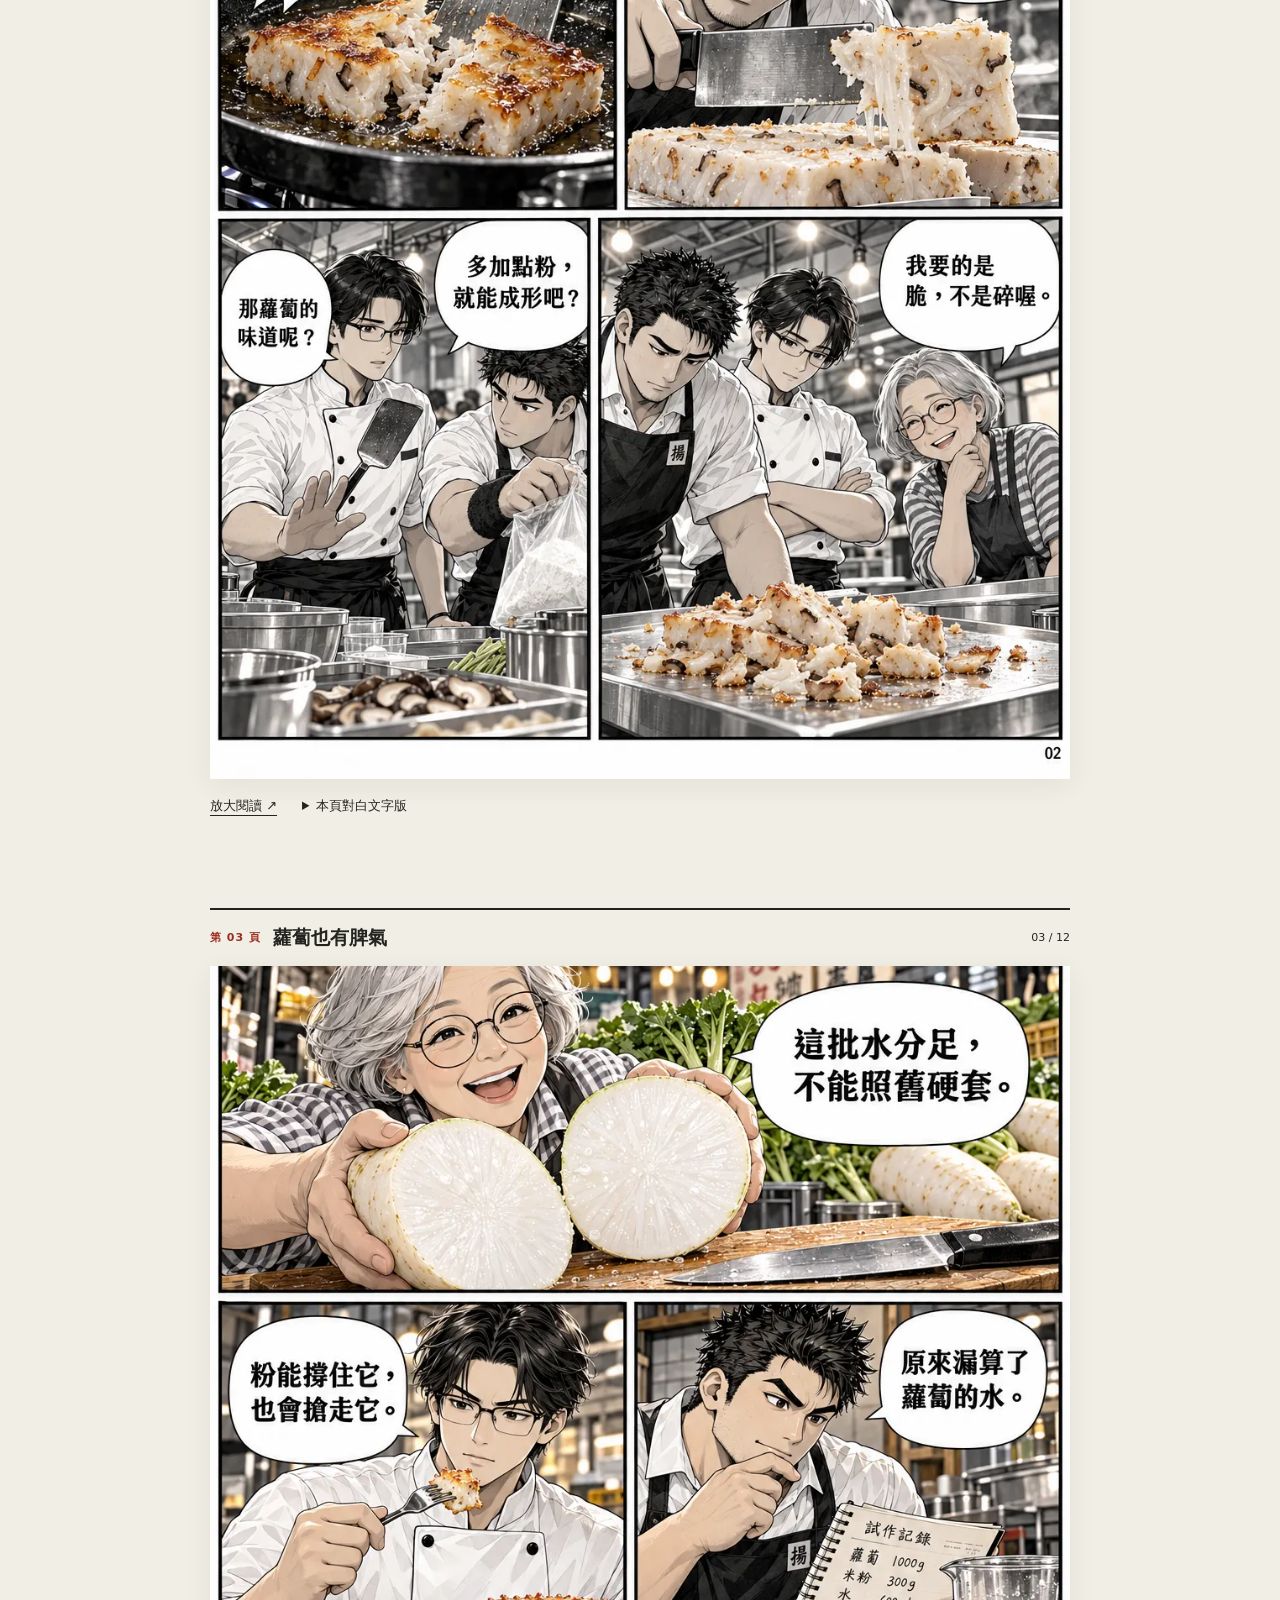
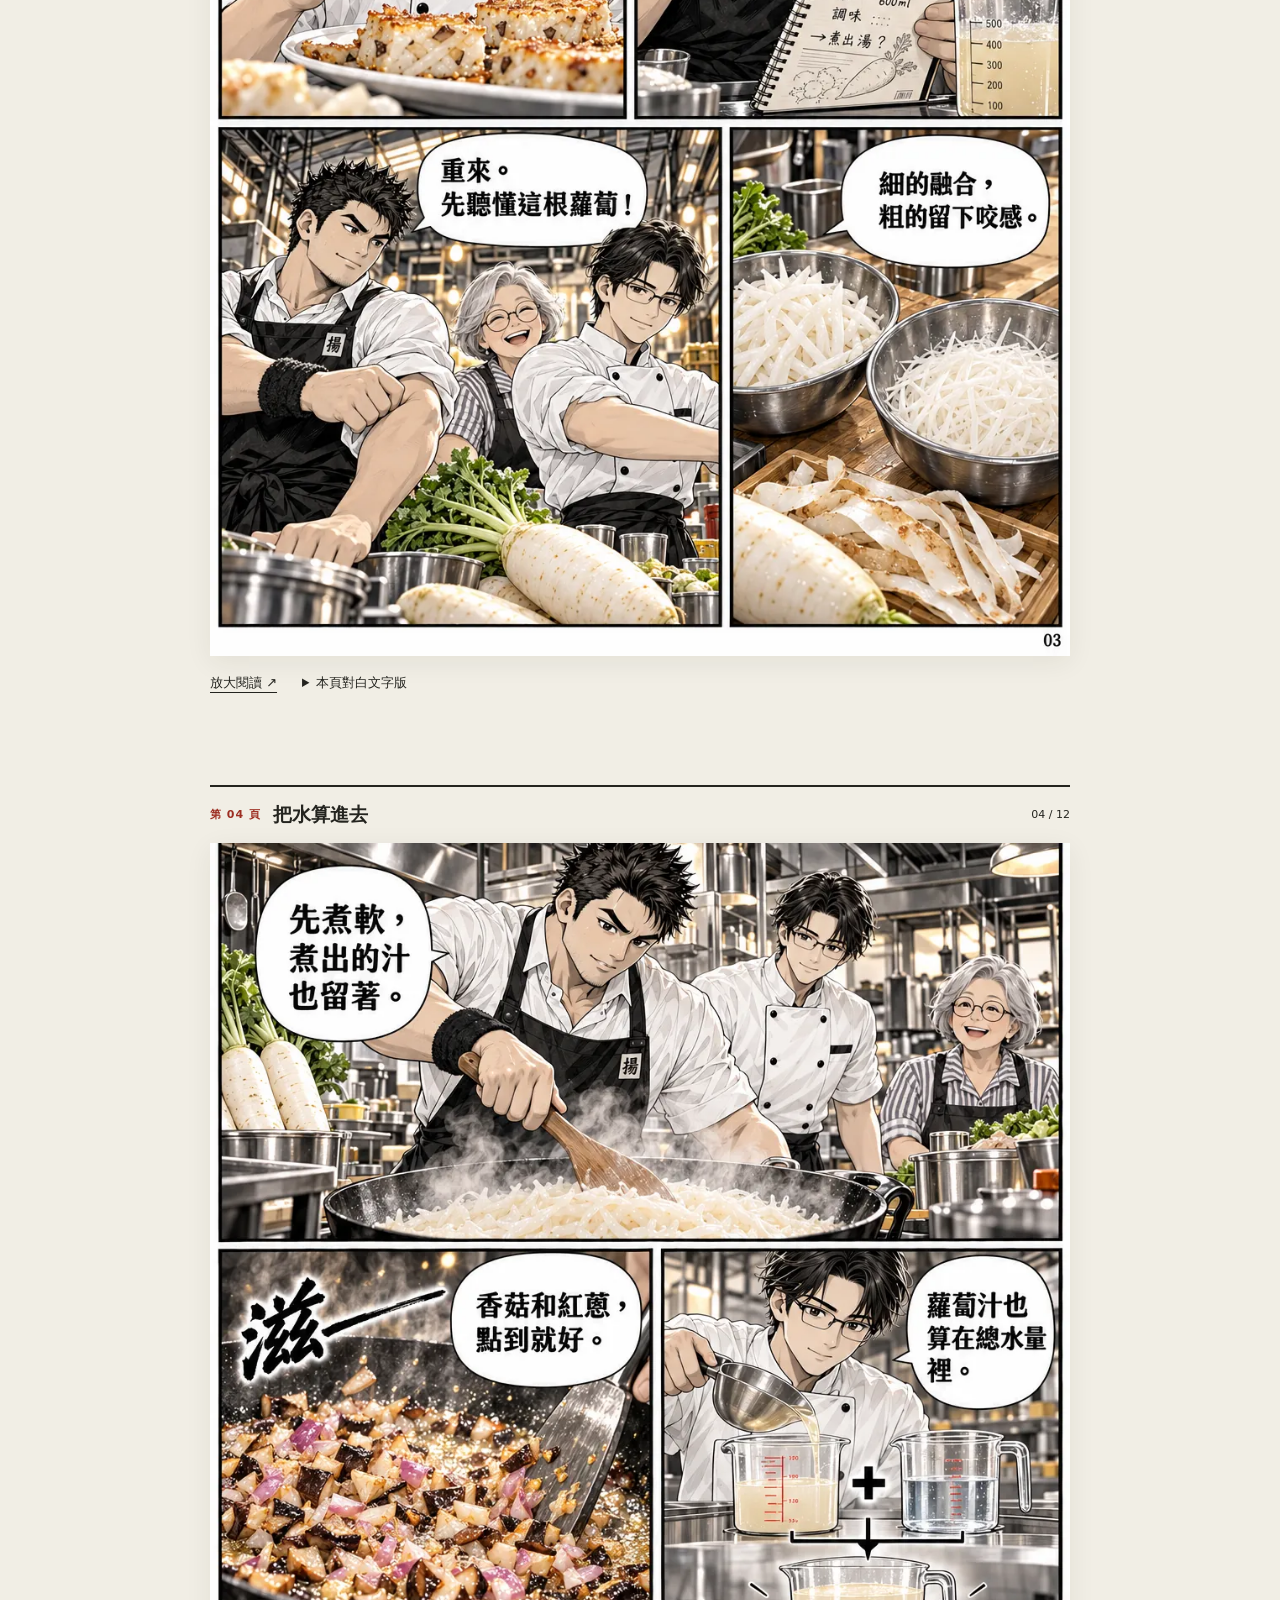
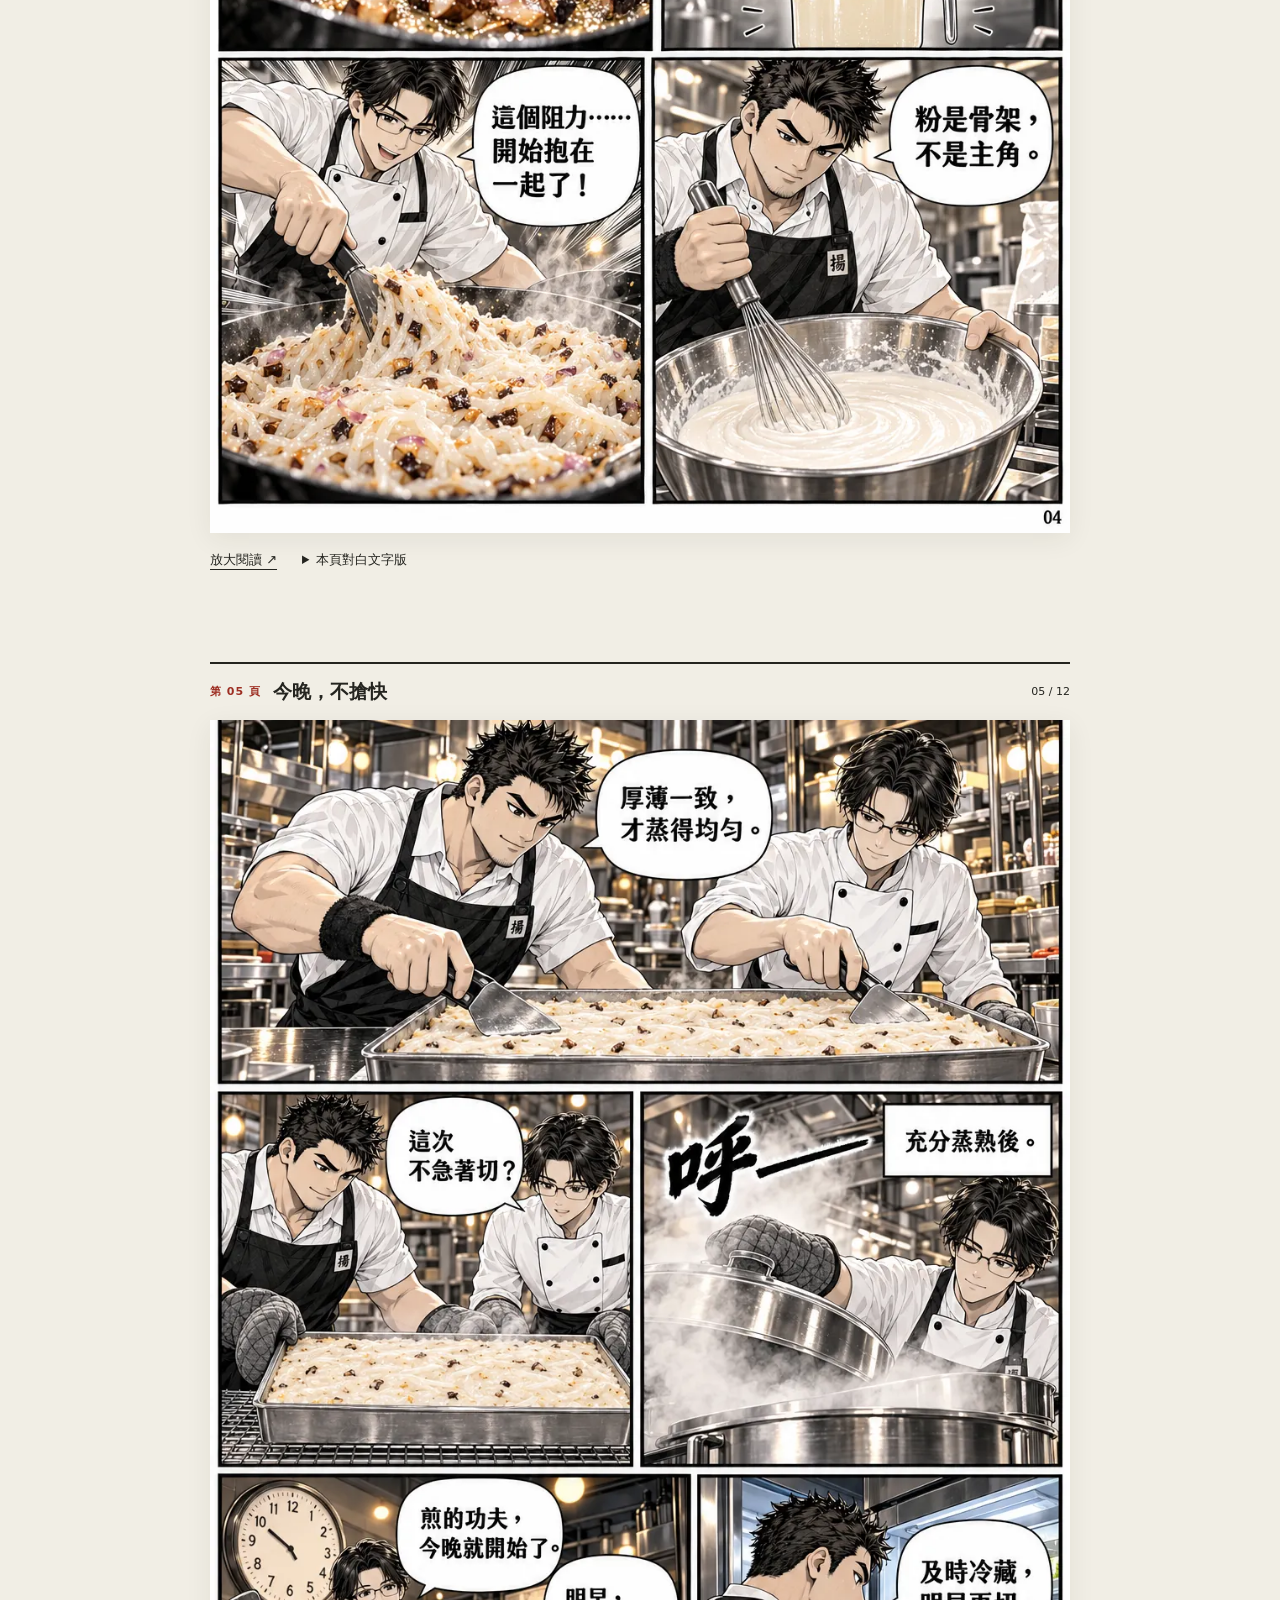
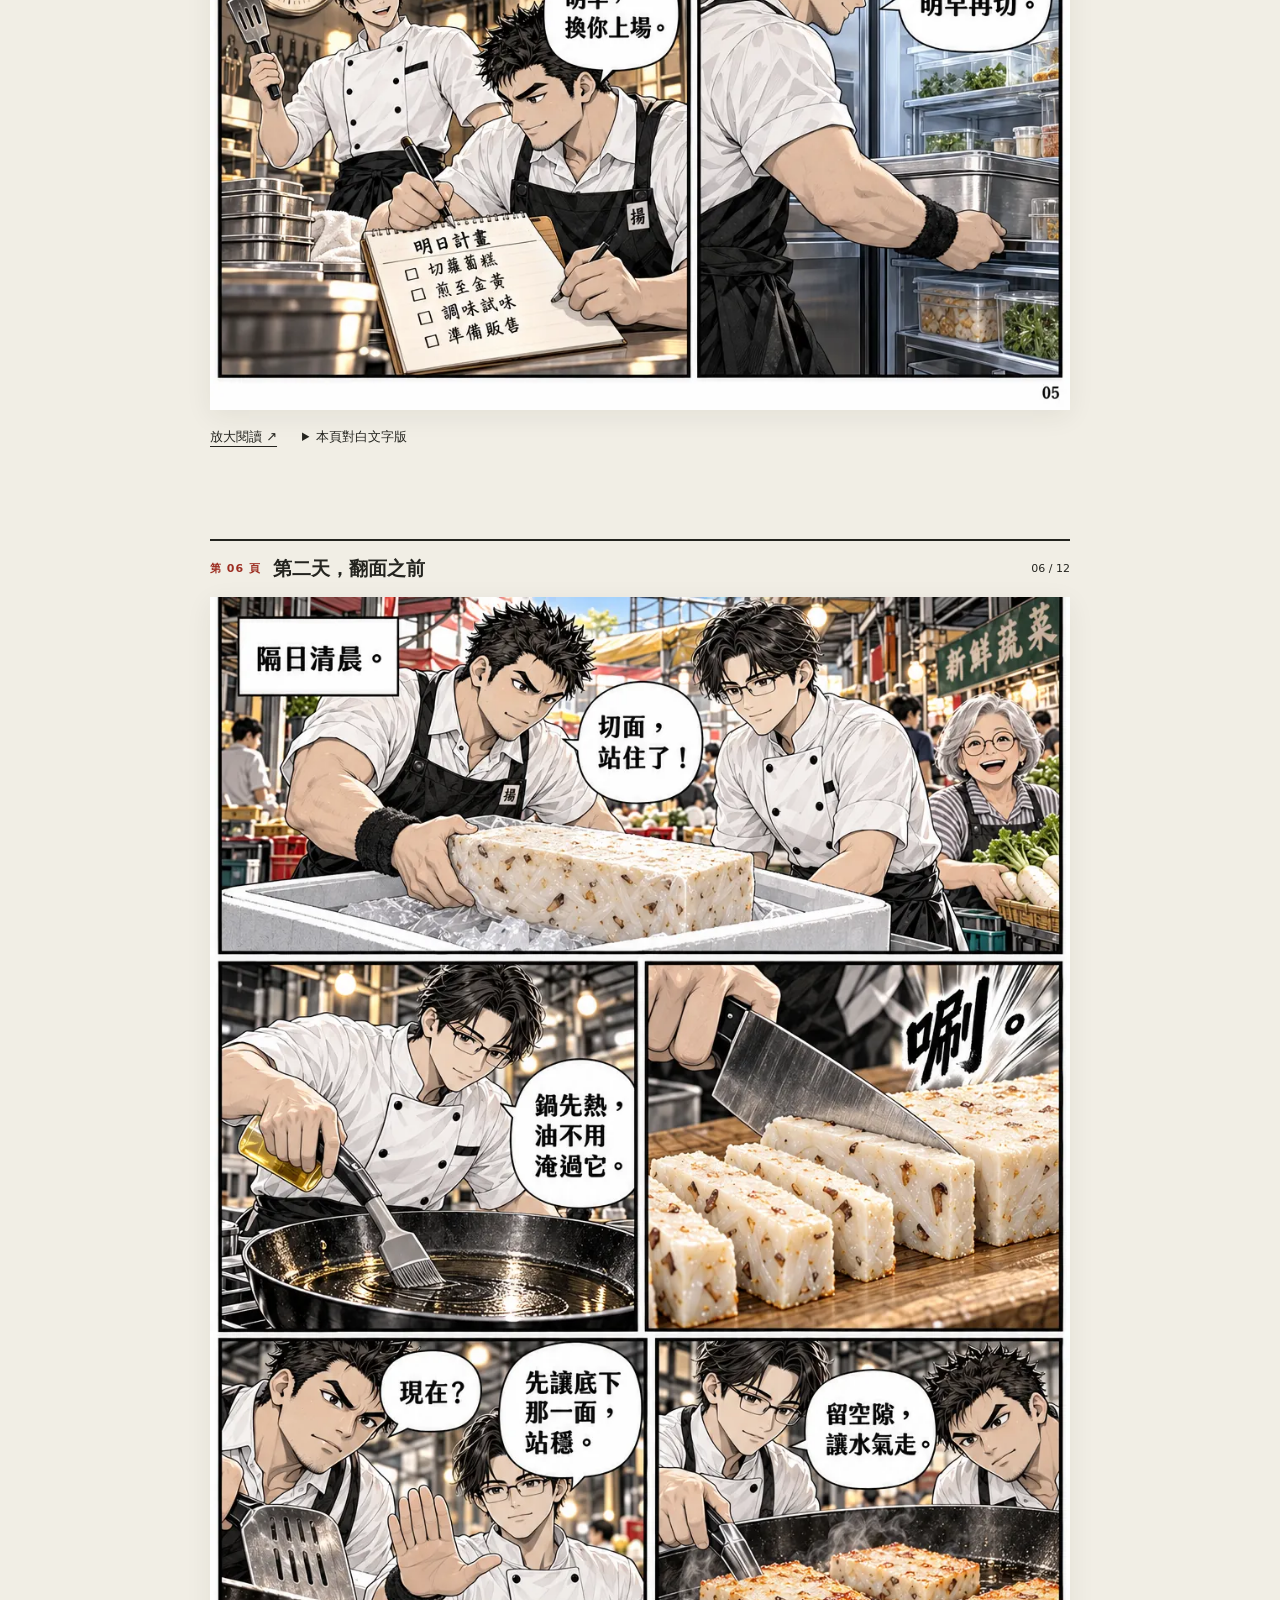
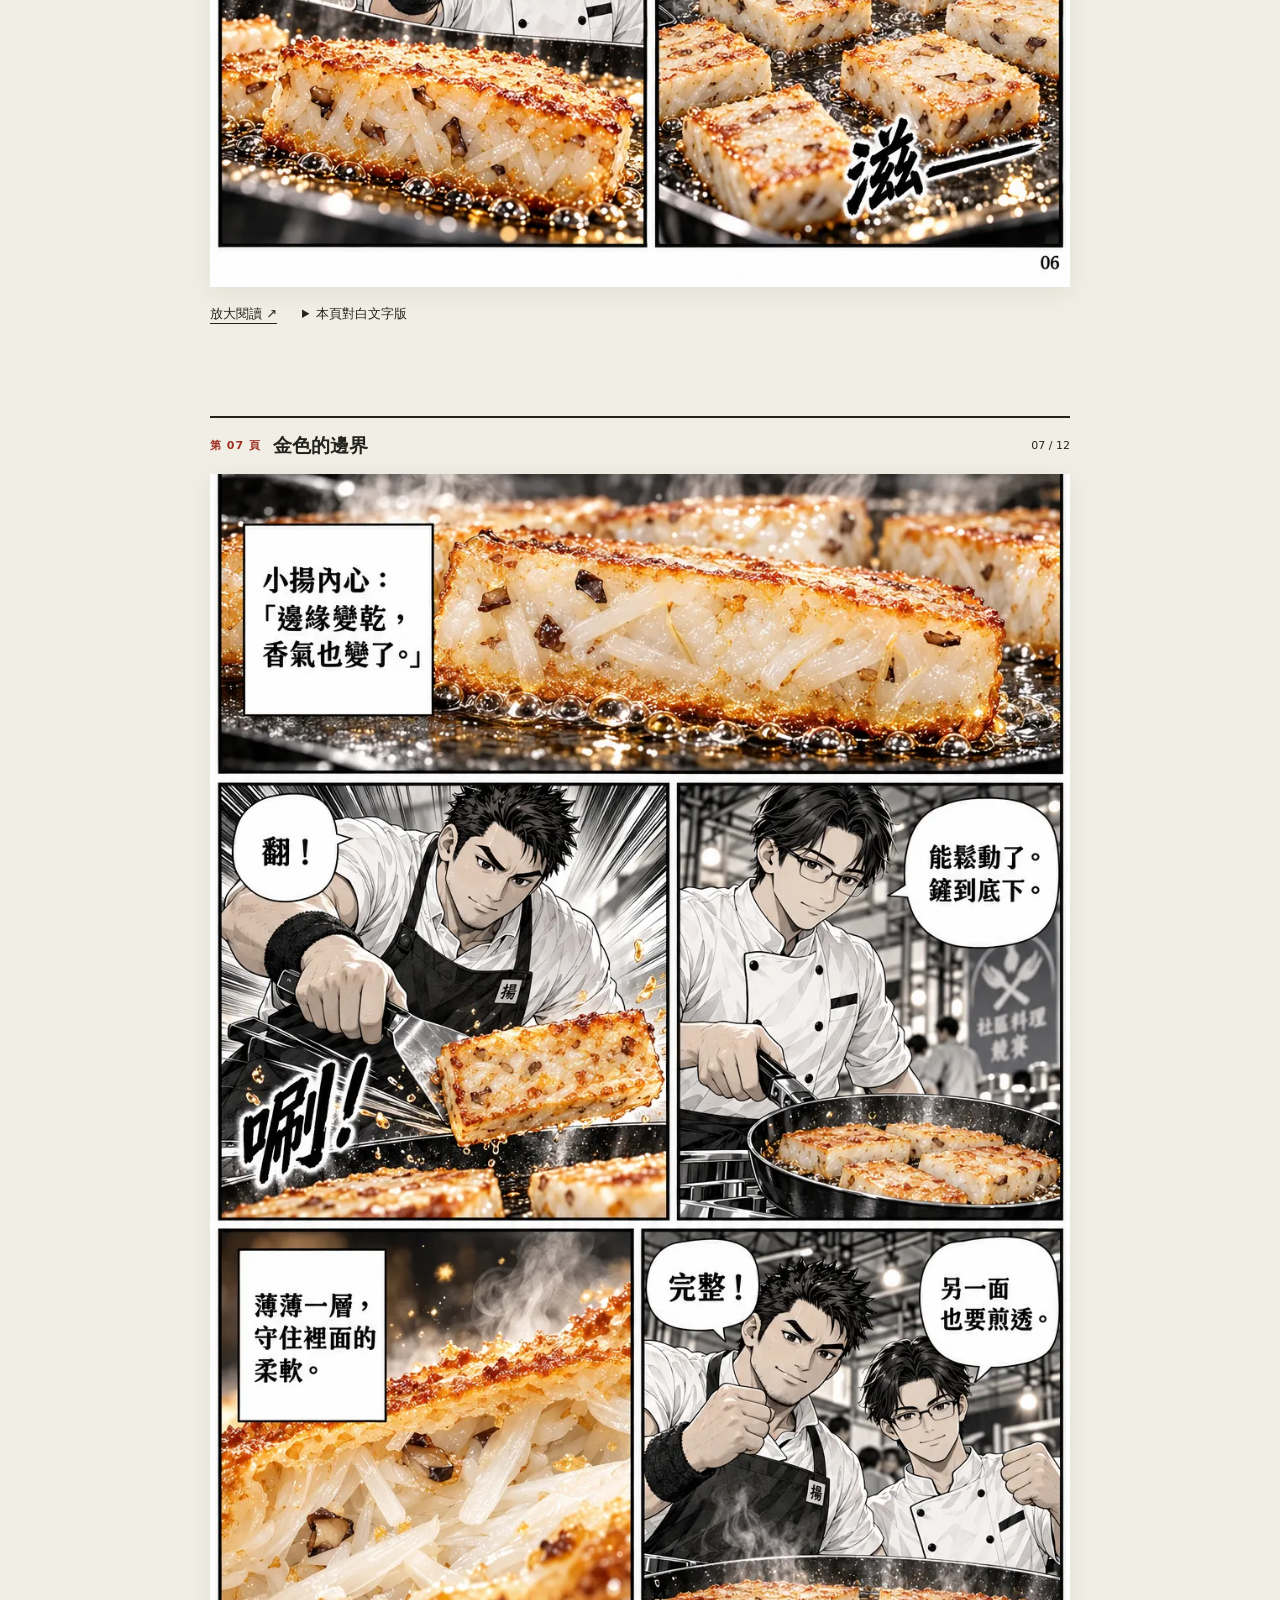
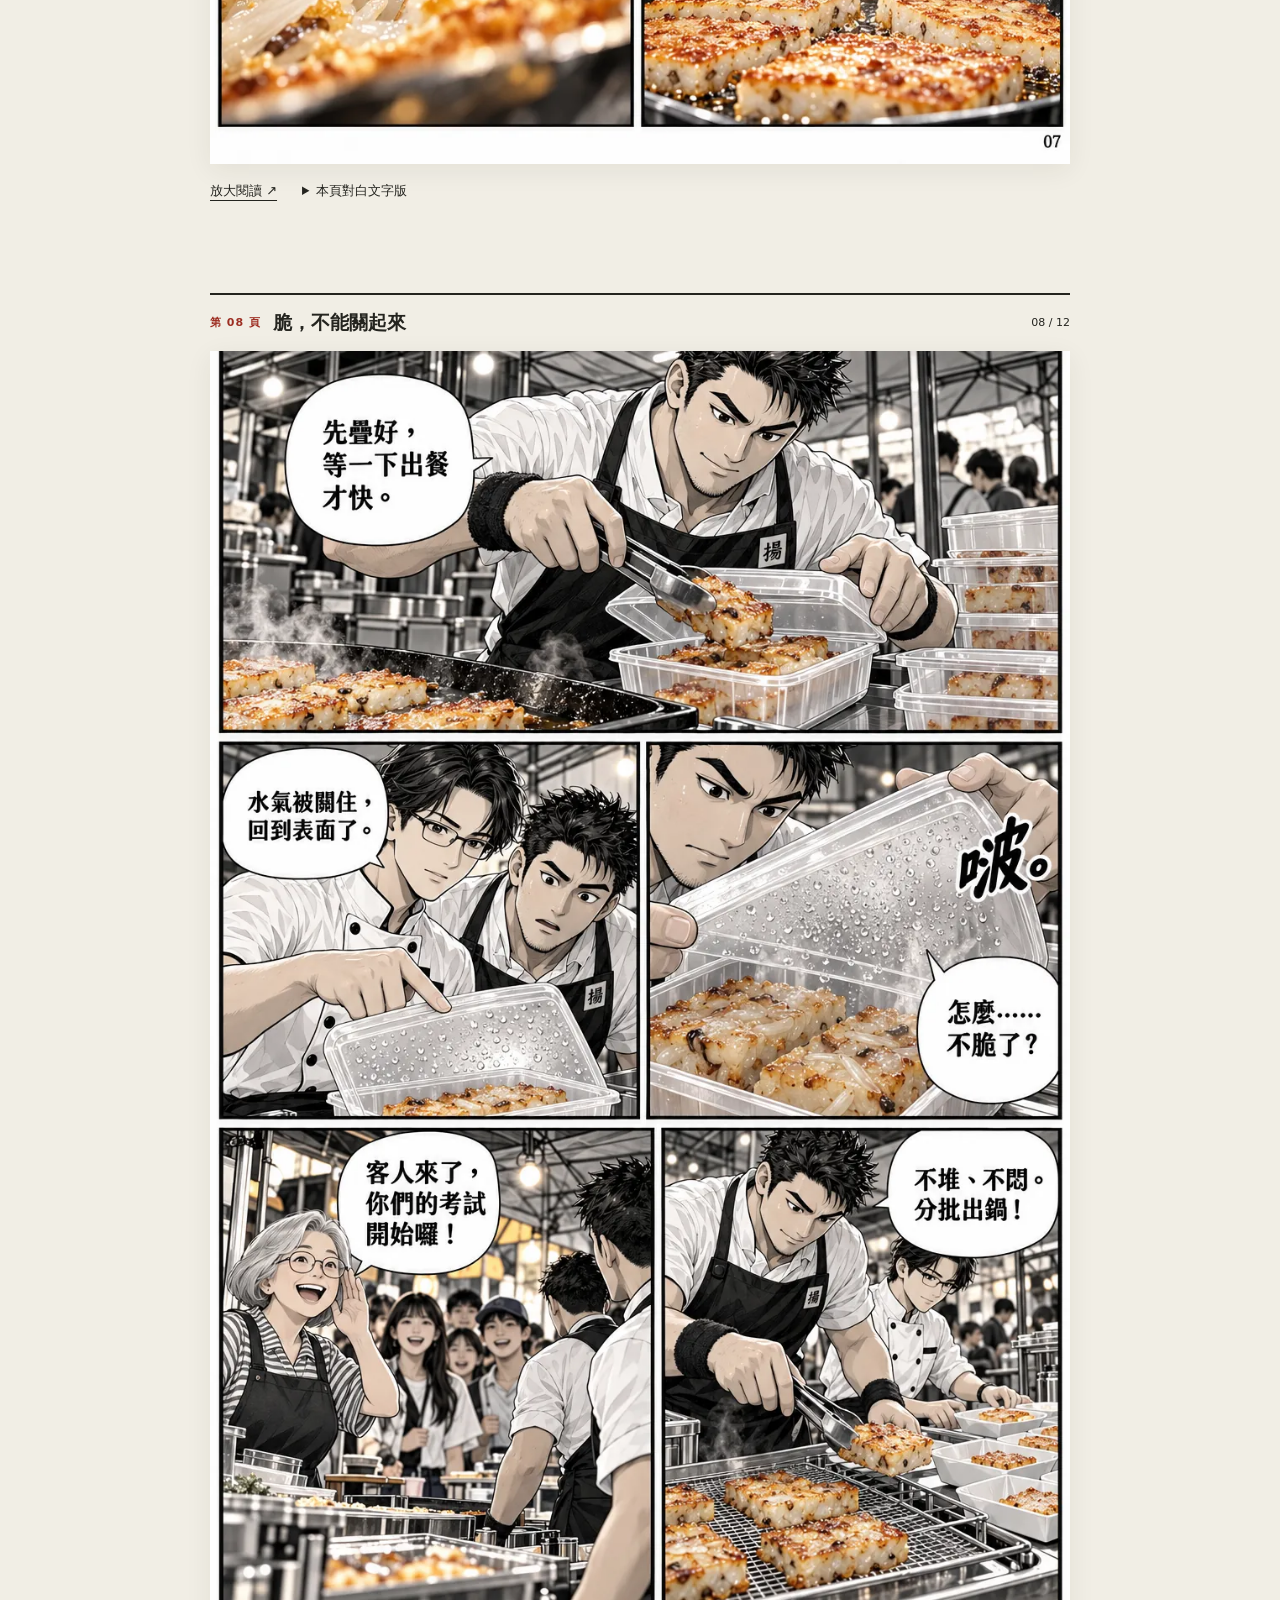
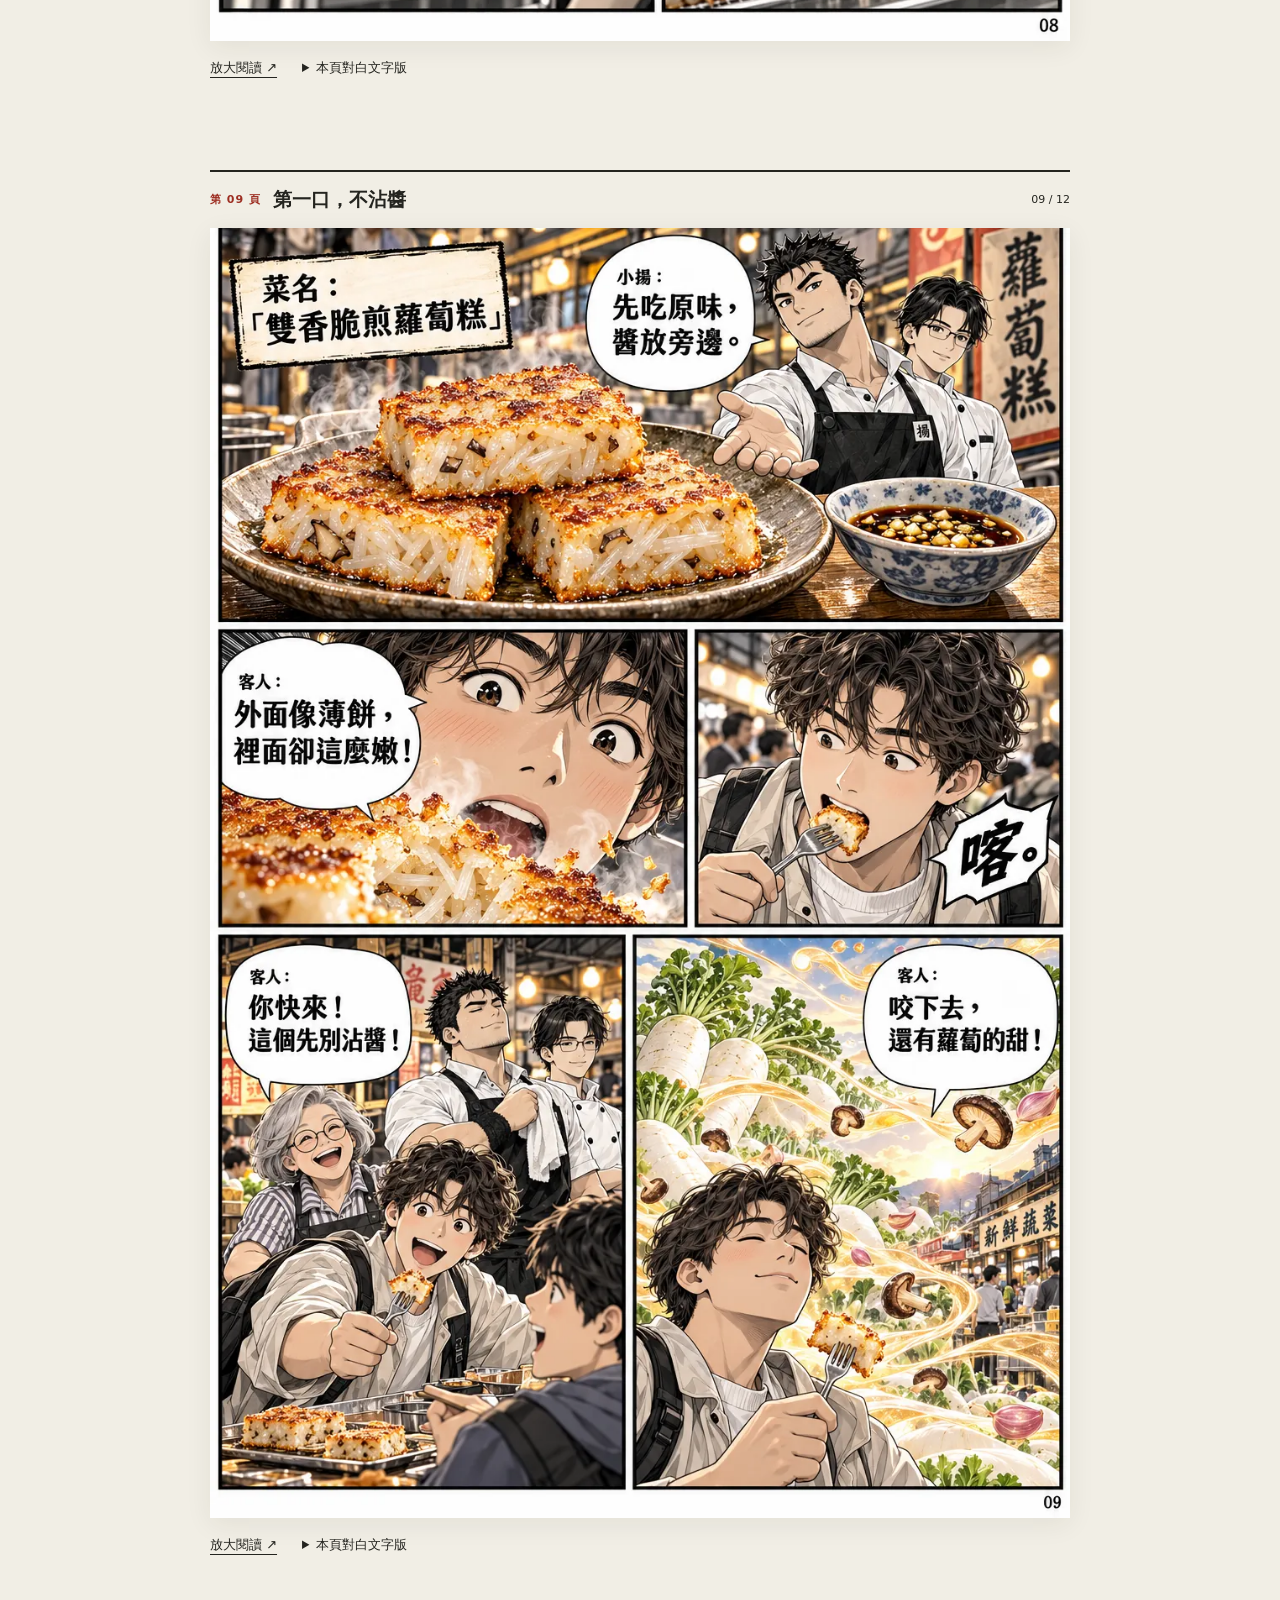
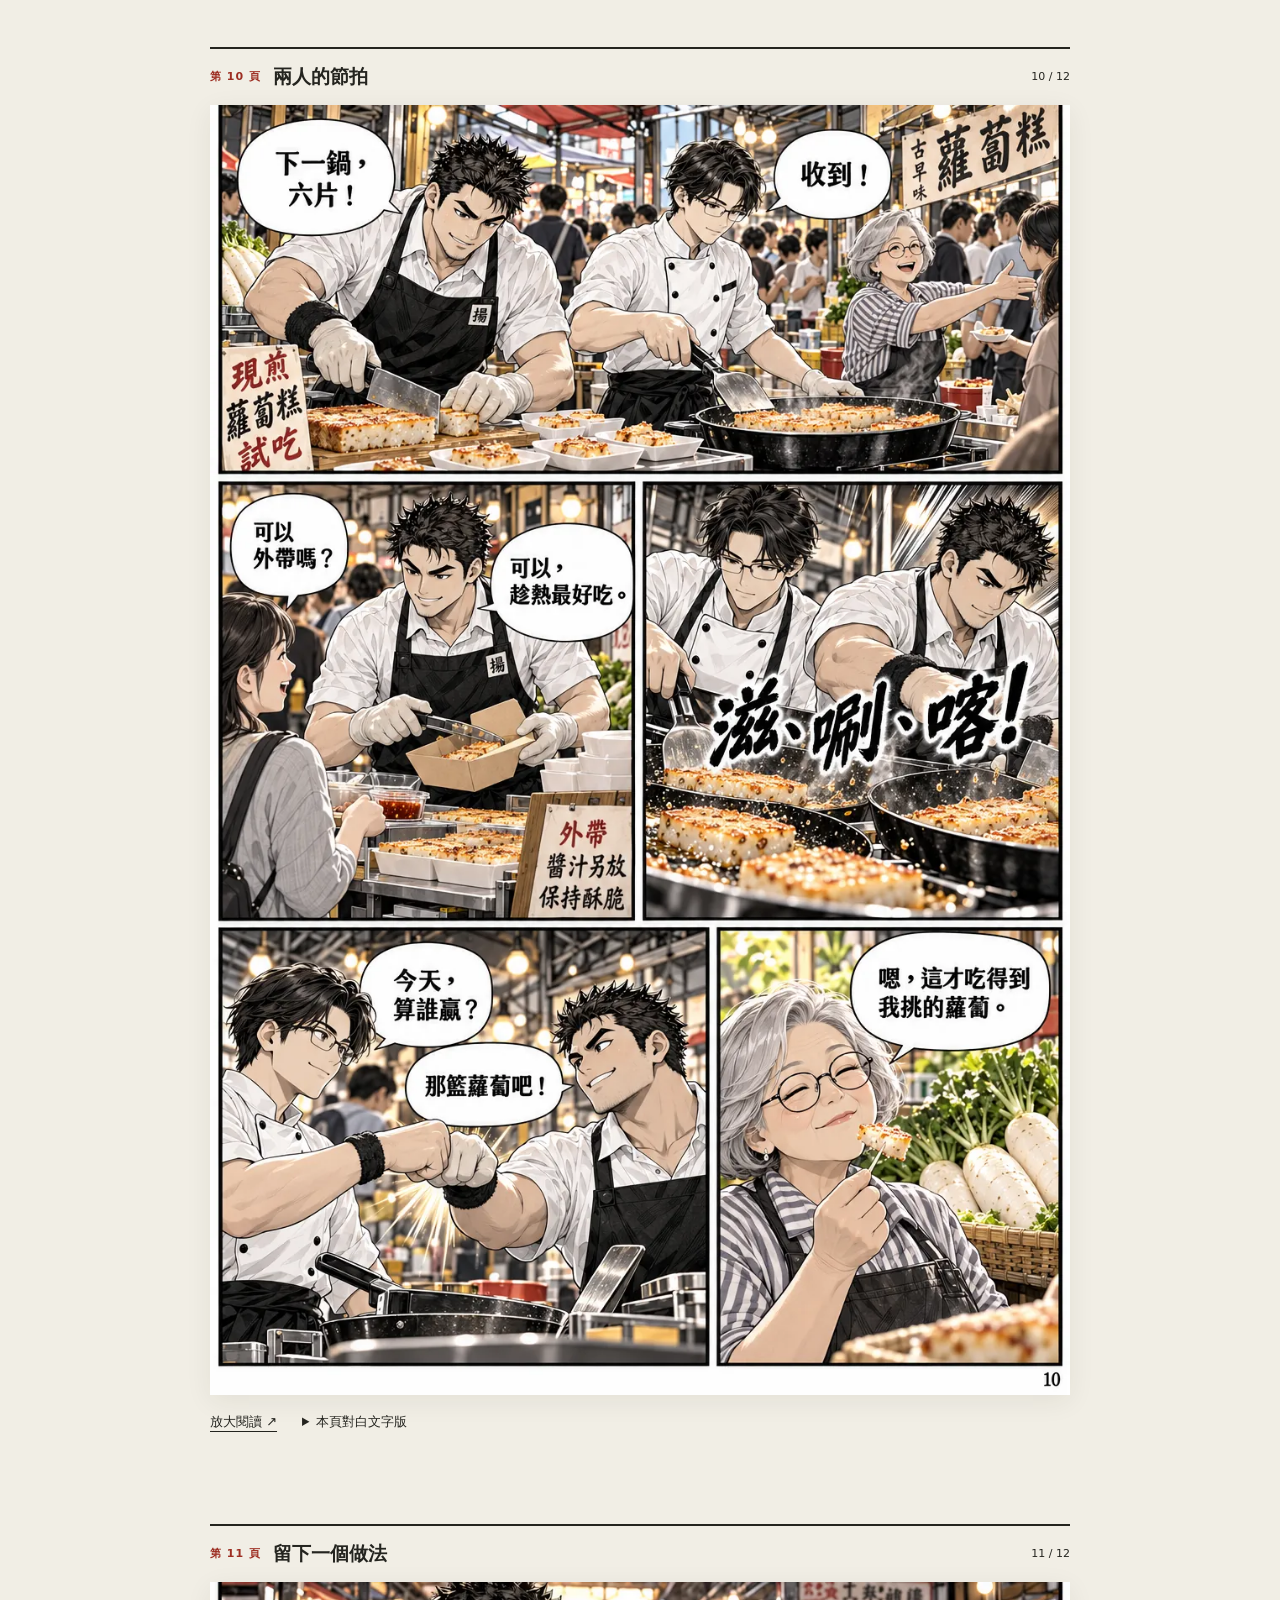
==== commit 3e082cbc: "Add episode 3 湯裡的留白 mobile vertical reader" ====
--- a/episode-2/index.html
+++ b/episode-2/index.html
@@ -1,4 +1,4 @@
-<!doctype html><html lang="zh-Hant"><head><meta charset="utf-8"><meta name="viewport" content="width=device-width,initial-scale=1"><meta name="theme-color" content="#f1eee5"><title>小揚料理帖・第二集｜脆響之前</title><meta name="description" content="第二集十二頁、六十格原創台灣料理漫畫。小揚和阿岳到市場學做脆煎蘿蔔糕。繁體中文圖內對白與高壓縮 WebP。"><link rel="stylesheet" href="../style.css"><script src="../reader.js" defer></script></head><body><div class="topbar"><a href="../">小揚料理帖</a><span>ORIGINAL COOKING MANGA · EPISODE 02</span><a href="#contents">目錄 ↓</a></div><main id="top"><nav class="episodes" aria-label="集數選擇"><span>選擇集數</span><a href="../index.html#top">第一集｜最後一桌熱飯</a><a href="index.html#top" aria-current="page">第二集｜脆響之前</a></nav><div class="cover"><p class="eyebrow">第二集 · 十二頁 · 六十格</p><h1>脆響<br><em>之前。</em></h1><div class="cover-sub"><p>一聲脆響，<br>藏著每一步不肯省略的功夫。</p><a class="start" href="#p1">翻開第二集 ↙</a></div><span class="stamp" aria-hidden="true">小揚<br>料理帖</span></div><nav id="contents" aria-label="漫畫目錄"><h2>兩個主廚，一塊蘿蔔糕。</h2><p>承接第一集的鍋鏟之約。分格由右至左、由上至下閱讀。對白就在漫畫裡，點圖可放大。</p><div class="chapters"><a href="#p1"><b>01</b> 鍋鏟之約</a><a href="#p2"><b>02</b> 第一聲，碎了</a><a href="#p3"><b>03</b> 蘿蔔也有脾氣</a><a href="#p4"><b>04</b> 把水算進去</a><a href="#p5"><b>05</b> 今晚，不搶快</a><a href="#p6"><b>06</b> 第二天，翻面之前</a><a href="#p7"><b>07</b> 金色的邊界</a><a href="#p8"><b>08</b> 脆，不能關起來</a><a href="#p9"><b>09</b> 第一口，不沾醬</a><a href="#p10"><b>10</b> 兩人的節拍</a><a href="#p11"><b>11</b> 留下一個做法</a><a href="#p12"><b>12</b> 下一道，會是什麼</a></div></nav><div class="pages"><section class="page" id="p1" aria-labelledby="h1"><header><span>第 01 頁</span><h2 id="h1">鍋鏟之約</h2><small>01 / 12</small></header><a class="art" href="assets/page-01.webp" target="_blank" rel="noopener" aria-label="放大第1頁"><img src="assets/page-01.webp" srcset="assets/page-01-800.webp 800w, assets/page-01.webp 1024w" sizes="(max-width: 820px) calc(100vw - 24px), 860px" width="1024" height="1536" loading="eager" decoding="async" alt="第二集第1頁，鍋鏟之約。五格連續漫畫，從右至左閱讀，對白位於漫畫氣泡內。"></a><div class="page-tools"><a href="assets/page-01.webp" target="_blank" rel="noopener">放大閱讀 ↗</a><details><summary>本頁對白文字版</summary><ol><li>阿岳：「說好了，今天教你煎脆皮。」</li><li>小揚：「那我帶你挑好菜。」</li><li>蘭姐：「兩位大廚，敢不敢接一題？」</li><li>蘭姐：「明早做蘿蔔糕，讓年輕人也想吃。」</li><li>小揚：「外脆、裡嫩？交給我們！」</li></ol></details></div></section><section class="page" id="p2" aria-labelledby="h2"><header><span>第 02 頁</span><h2 id="h2">第一聲，碎了</h2><small>02 / 12</small></header><a class="art" href="assets/page-02.webp" target="_blank" rel="noopener" aria-label="放大第2頁"><img src="assets/page-02.webp" srcset="assets/page-02-800.webp 800w, assets/page-02.webp 1024w" sizes="(max-width: 820px) calc(100vw - 24px), 860px" width="1024" height="1536" loading="lazy" decoding="async" alt="第二集第2頁，第一聲，碎了。五格連續漫畫，從右至左閱讀，對白位於漫畫氣泡內。"></a><div class="page-tools"><a href="assets/page-02.webp" target="_blank" rel="noopener">放大閱讀 ↗</a><details><summary>本頁對白文字版</summary><ol><li>旁白：「當天下午，第一次試作。」</li><li>小揚：「咦，怎麼站不住？」</li><li>音效：「啪。」</li><li>蘭姐：「我要的是脆，不是碎喔。」</li><li>小揚：「多加點粉，就能成形吧？」
+<!doctype html><html lang="zh-Hant"><head><meta charset="utf-8"><meta name="viewport" content="width=device-width,initial-scale=1"><meta name="theme-color" content="#f1eee5"><title>小揚料理帖・第二集｜脆響之前</title><meta name="description" content="第二集十二頁、六十格原創台灣料理漫畫。小揚和阿岳到市場學做脆煎蘿蔔糕。繁體中文圖內對白與高壓縮 WebP。"><link rel="stylesheet" href="../style.css"><script src="../reader.js" defer></script></head><body><div class="topbar"><a href="../">小揚料理帖</a><span>ORIGINAL COOKING MANGA · EPISODE 02</span><a href="#contents">目錄 ↓</a></div><main id="top"><nav class="episodes" aria-label="集數選擇"><span>選擇集數</span><a href="../index.html#top">第一集｜最後一桌熱飯</a><a href="index.html#top" aria-current="page">第二集｜脆響之前</a><a href="../episode-3/">第三集｜湯裡的留白</a></nav><div class="cover"><p class="eyebrow">第二集 · 十二頁 · 六十格</p><h1>脆響<br><em>之前。</em></h1><div class="cover-sub"><p>一聲脆響，<br>藏著每一步不肯省略的功夫。</p><a class="start" href="#p1">翻開第二集 ↙</a></div><span class="stamp" aria-hidden="true">小揚<br>料理帖</span></div><nav id="contents" aria-label="漫畫目錄"><h2>兩個主廚，一塊蘿蔔糕。</h2><p>承接第一集的鍋鏟之約。分格由右至左、由上至下閱讀。對白就在漫畫裡，點圖可放大。</p><div class="chapters"><a href="#p1"><b>01</b> 鍋鏟之約</a><a href="#p2"><b>02</b> 第一聲，碎了</a><a href="#p3"><b>03</b> 蘿蔔也有脾氣</a><a href="#p4"><b>04</b> 把水算進去</a><a href="#p5"><b>05</b> 今晚，不搶快</a><a href="#p6"><b>06</b> 第二天，翻面之前</a><a href="#p7"><b>07</b> 金色的邊界</a><a href="#p8"><b>08</b> 脆，不能關起來</a><a href="#p9"><b>09</b> 第一口，不沾醬</a><a href="#p10"><b>10</b> 兩人的節拍</a><a href="#p11"><b>11</b> 留下一個做法</a><a href="#p12"><b>12</b> 下一道，會是什麼</a></div></nav><div class="pages"><section class="page" id="p1" aria-labelledby="h1"><header><span>第 01 頁</span><h2 id="h1">鍋鏟之約</h2><small>01 / 12</small></header><a class="art" href="assets/page-01.webp" target="_blank" rel="noopener" aria-label="放大第1頁"><img src="assets/page-01.webp" srcset="assets/page-01-800.webp 800w, assets/page-01.webp 1024w" sizes="(max-width: 820px) calc(100vw - 24px), 860px" width="1024" height="1536" loading="eager" decoding="async" alt="第二集第1頁，鍋鏟之約。五格連續漫畫，從右至左閱讀，對白位於漫畫氣泡內。"></a><div class="page-tools"><a href="assets/page-01.webp" target="_blank" rel="noopener">放大閱讀 ↗</a><details><summary>本頁對白文字版</summary><ol><li>阿岳：「說好了，今天教你煎脆皮。」</li><li>小揚：「那我帶你挑好菜。」</li><li>蘭姐：「兩位大廚，敢不敢接一題？」</li><li>蘭姐：「明早做蘿蔔糕，讓年輕人也想吃。」</li><li>小揚：「外脆、裡嫩？交給我們！」</li></ol></details></div></section><section class="page" id="p2" aria-labelledby="h2"><header><span>第 02 頁</span><h2 id="h2">第一聲，碎了</h2><small>02 / 12</small></header><a class="art" href="assets/page-02.webp" target="_blank" rel="noopener" aria-label="放大第2頁"><img src="assets/page-02.webp" srcset="assets/page-02-800.webp 800w, assets/page-02.webp 1024w" sizes="(max-width: 820px) calc(100vw - 24px), 860px" width="1024" height="1536" loading="lazy" decoding="async" alt="第二集第2頁，第一聲，碎了。五格連續漫畫，從右至左閱讀，對白位於漫畫氣泡內。"></a><div class="page-tools"><a href="assets/page-02.webp" target="_blank" rel="noopener">放大閱讀 ↗</a><details><summary>本頁對白文字版</summary><ol><li>旁白：「當天下午，第一次試作。」</li><li>小揚：「咦，怎麼站不住？」</li><li>音效：「啪。」</li><li>蘭姐：「我要的是脆，不是碎喔。」</li><li>小揚：「多加點粉，就能成形吧？」
 阿岳：「那蘿蔔的味道呢？」</li></ol></details></div></section><section class="page" id="p3" aria-labelledby="h3"><header><span>第 03 頁</span><h2 id="h3">蘿蔔也有脾氣</h2><small>03 / 12</small></header><a class="art" href="assets/page-03.webp" target="_blank" rel="noopener" aria-label="放大第3頁"><img src="assets/page-03.webp" srcset="assets/page-03-800.webp 800w, assets/page-03.webp 1024w" sizes="(max-width: 820px) calc(100vw - 24px), 860px" width="1024" height="1536" loading="lazy" decoding="async" alt="第二集第3頁，蘿蔔也有脾氣。五格連續漫畫，從右至左閱讀，對白位於漫畫氣泡內。"></a><div class="page-tools"><a href="assets/page-03.webp" target="_blank" rel="noopener">放大閱讀 ↗</a><details><summary>本頁對白文字版</summary><ol><li>蘭姐：「這批水分足，不能照舊硬套。」</li><li>小揚：「原來漏算了蘿蔔的水。」</li><li>阿岳：「粉能撐住它，也會搶走它。」</li><li>小揚：「細的融合，粗的留下咬感。」</li><li>小揚：「重來。先聽懂這根蘿蔔！」</li></ol></details></div></section><section class="page" id="p4" aria-labelledby="h4"><header><span>第 04 頁</span><h2 id="h4">把水算進去</h2><small>04 / 12</small></header><a class="art" href="assets/page-04.webp" target="_blank" rel="noopener" aria-label="放大第4頁"><img src="assets/page-04.webp" srcset="assets/page-04-800.webp 800w, assets/page-04.webp 1024w" sizes="(max-width: 820px) calc(100vw - 24px), 860px" width="1024" height="1536" loading="lazy" decoding="async" alt="第二集第4頁，把水算進去。五格連續漫畫，從右至左閱讀，對白位於漫畫氣泡內。"></a><div class="page-tools"><a href="assets/page-04.webp" target="_blank" rel="noopener">放大閱讀 ↗</a><details><summary>本頁對白文字版</summary><ol><li>小揚：「先煮軟，煮出的汁也留著。」</li><li>阿岳：「蘿蔔汁也算在總水量裡。」</li><li>音效：「滋——」
 小揚：「香菇和紅蔥，點到就好。」</li><li>小揚：「粉是骨架，不是主角。」</li><li>阿岳：「這個阻力……開始抱在一起了！」</li></ol></details></div></section><section class="page" id="p5" aria-labelledby="h5"><header><span>第 05 頁</span><h2 id="h5">今晚，不搶快</h2><small>05 / 12</small></header><a class="art" href="assets/page-05.webp" target="_blank" rel="noopener" aria-label="放大第5頁"><img src="assets/page-05.webp" srcset="assets/page-05-800.webp 800w, assets/page-05.webp 1024w" sizes="(max-width: 820px) calc(100vw - 24px), 860px" width="1024" height="1536" loading="lazy" decoding="async" alt="第二集第5頁，今晚，不搶快。五格連續漫畫，從右至左閱讀，對白位於漫畫氣泡內。"></a><div class="page-tools"><a href="assets/page-05.webp" target="_blank" rel="noopener">放大閱讀 ↗</a><details><summary>本頁對白文字版</summary><ol><li>小揚：「厚薄一致，才蒸得均勻。」</li><li>音效：「呼——」
 旁白：「充分蒸熟後。」</li><li>阿岳：「這次不急著切？」</li><li>小揚：「及時冷藏，明早再切。」</li><li>阿岳：「煎的功夫，今晚就開始了。」
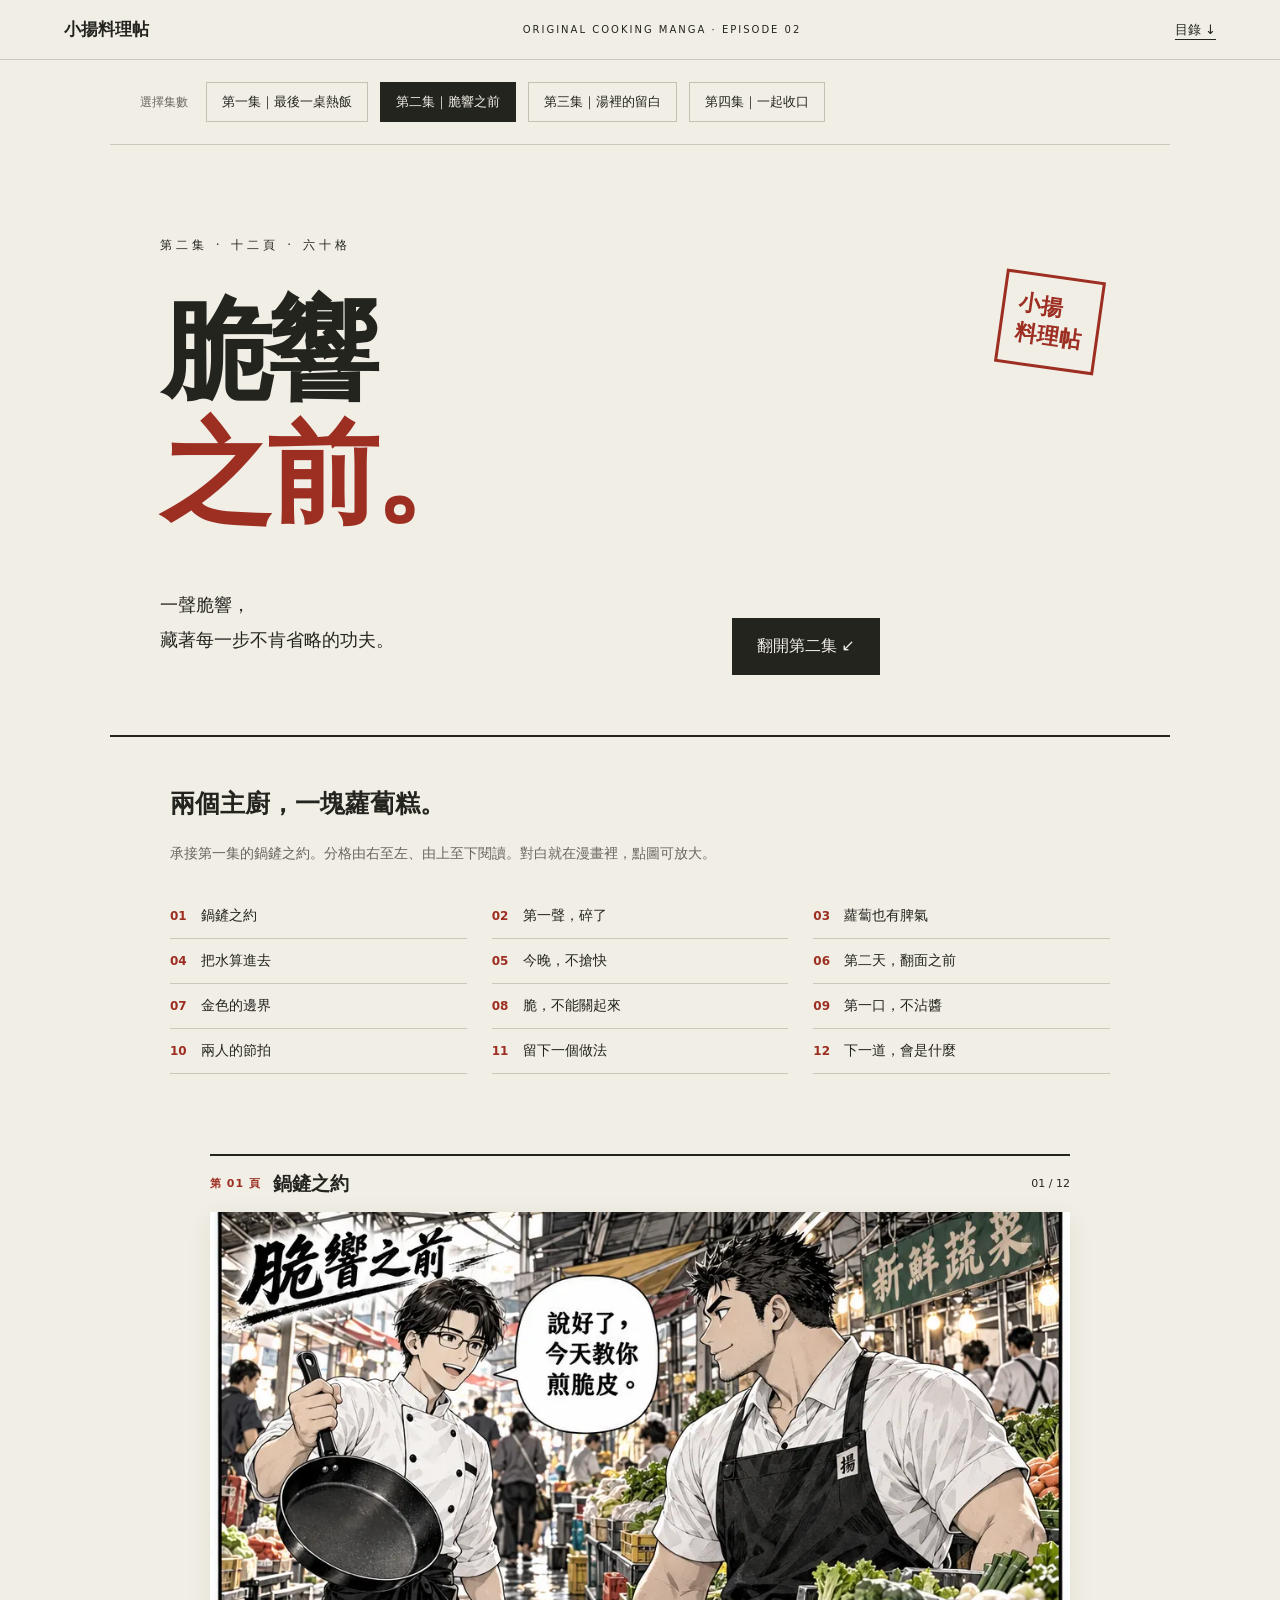
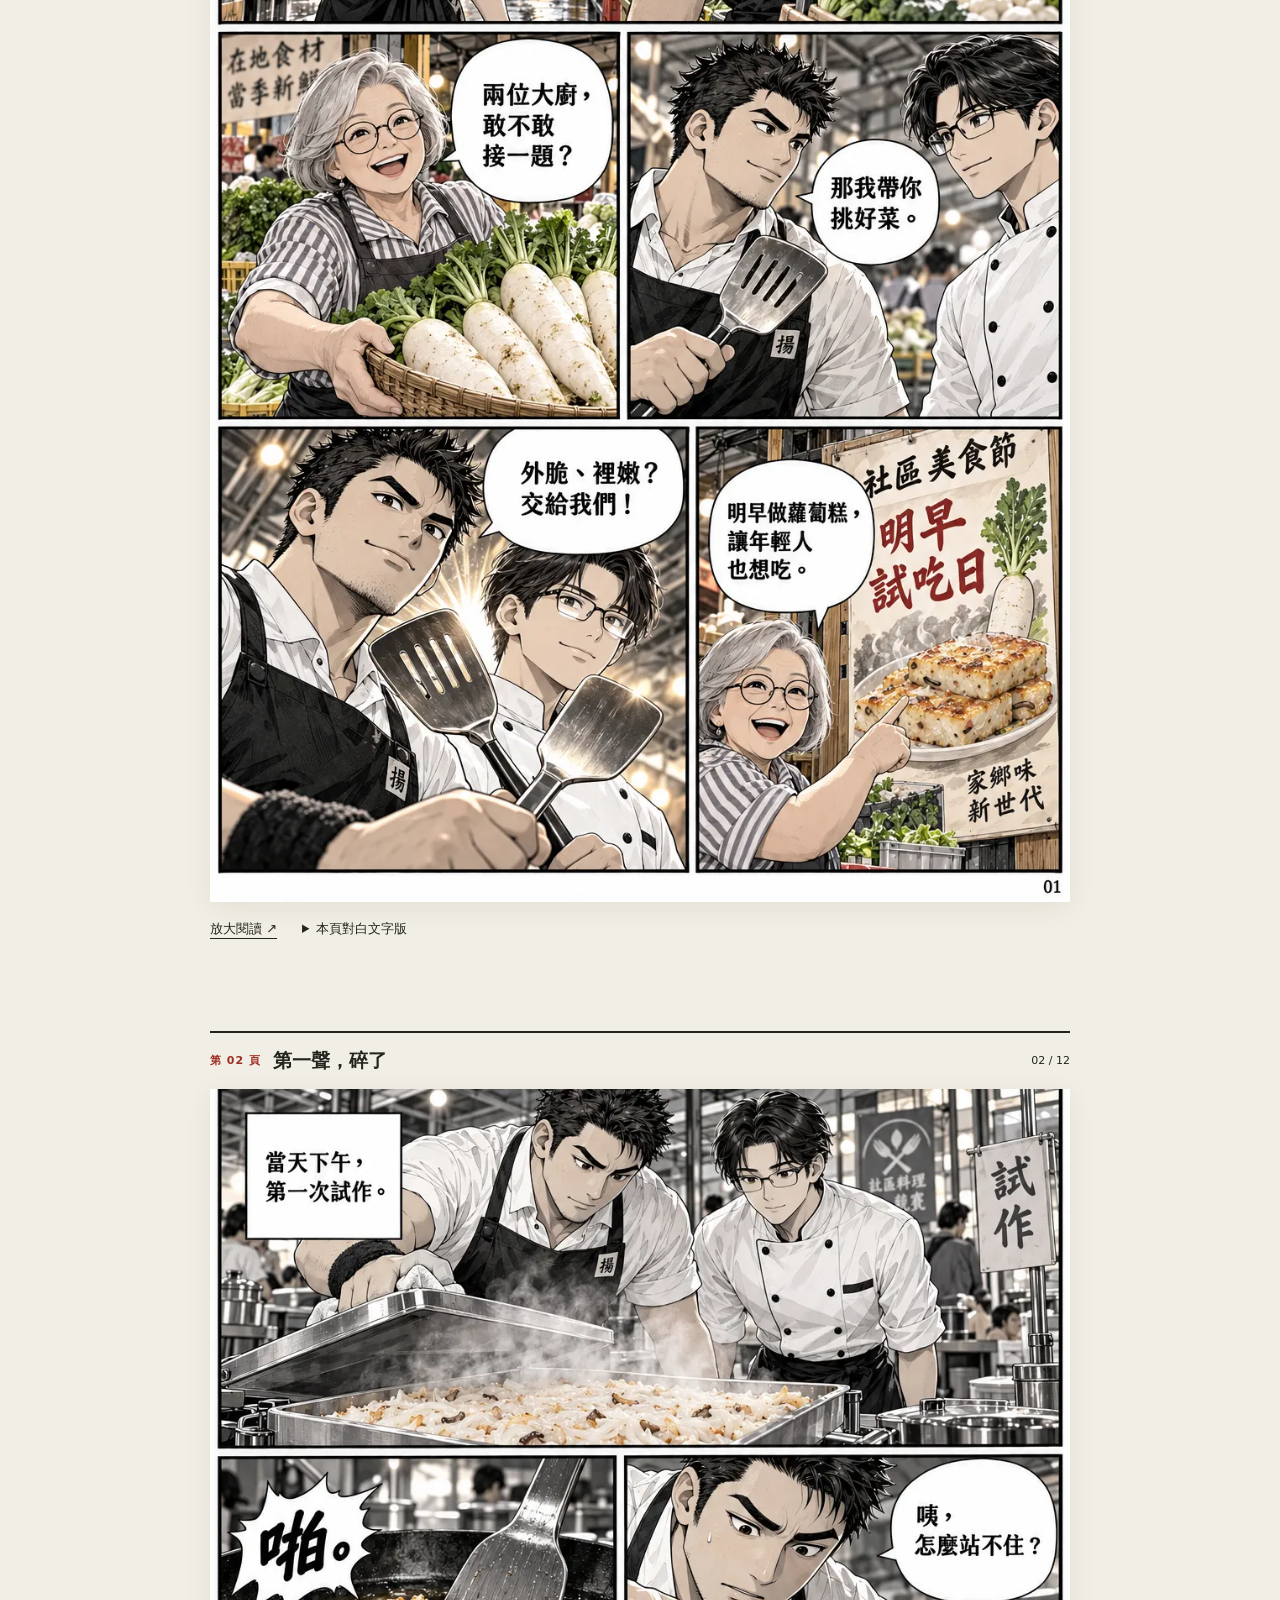
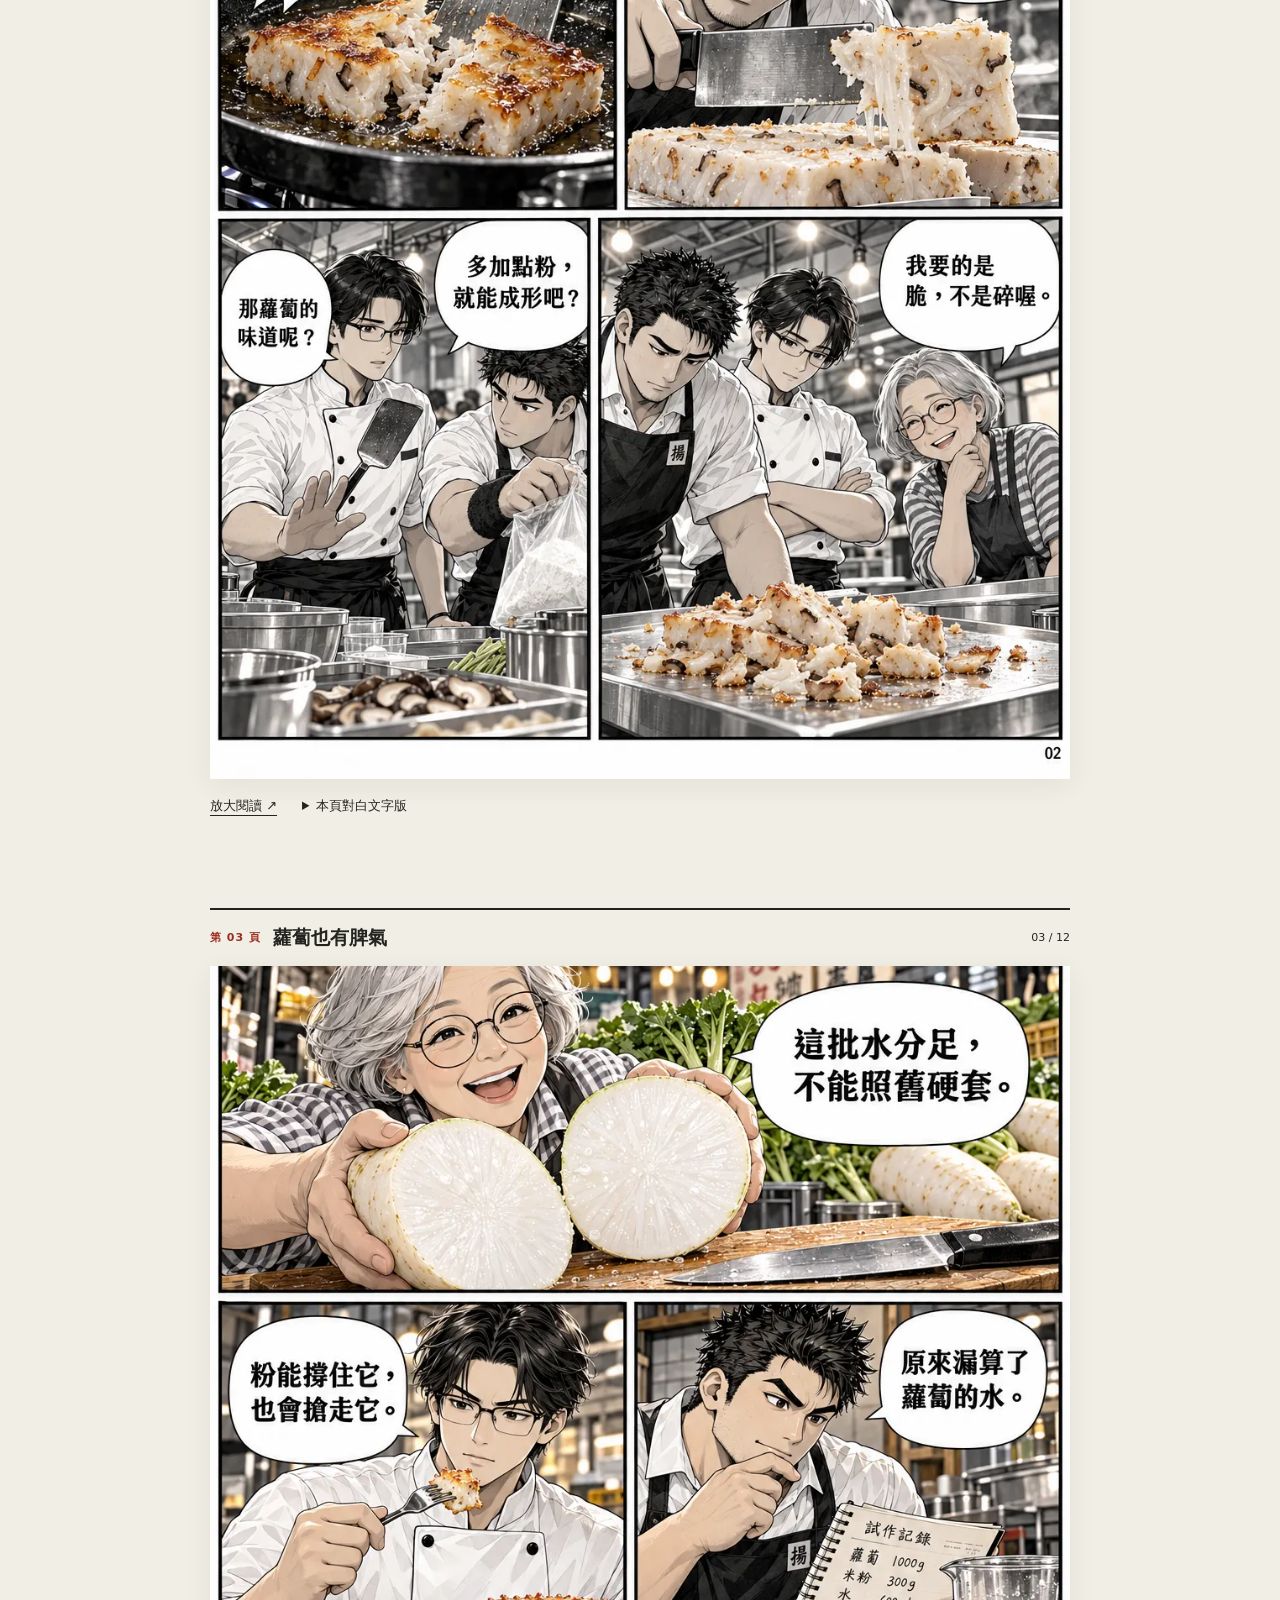
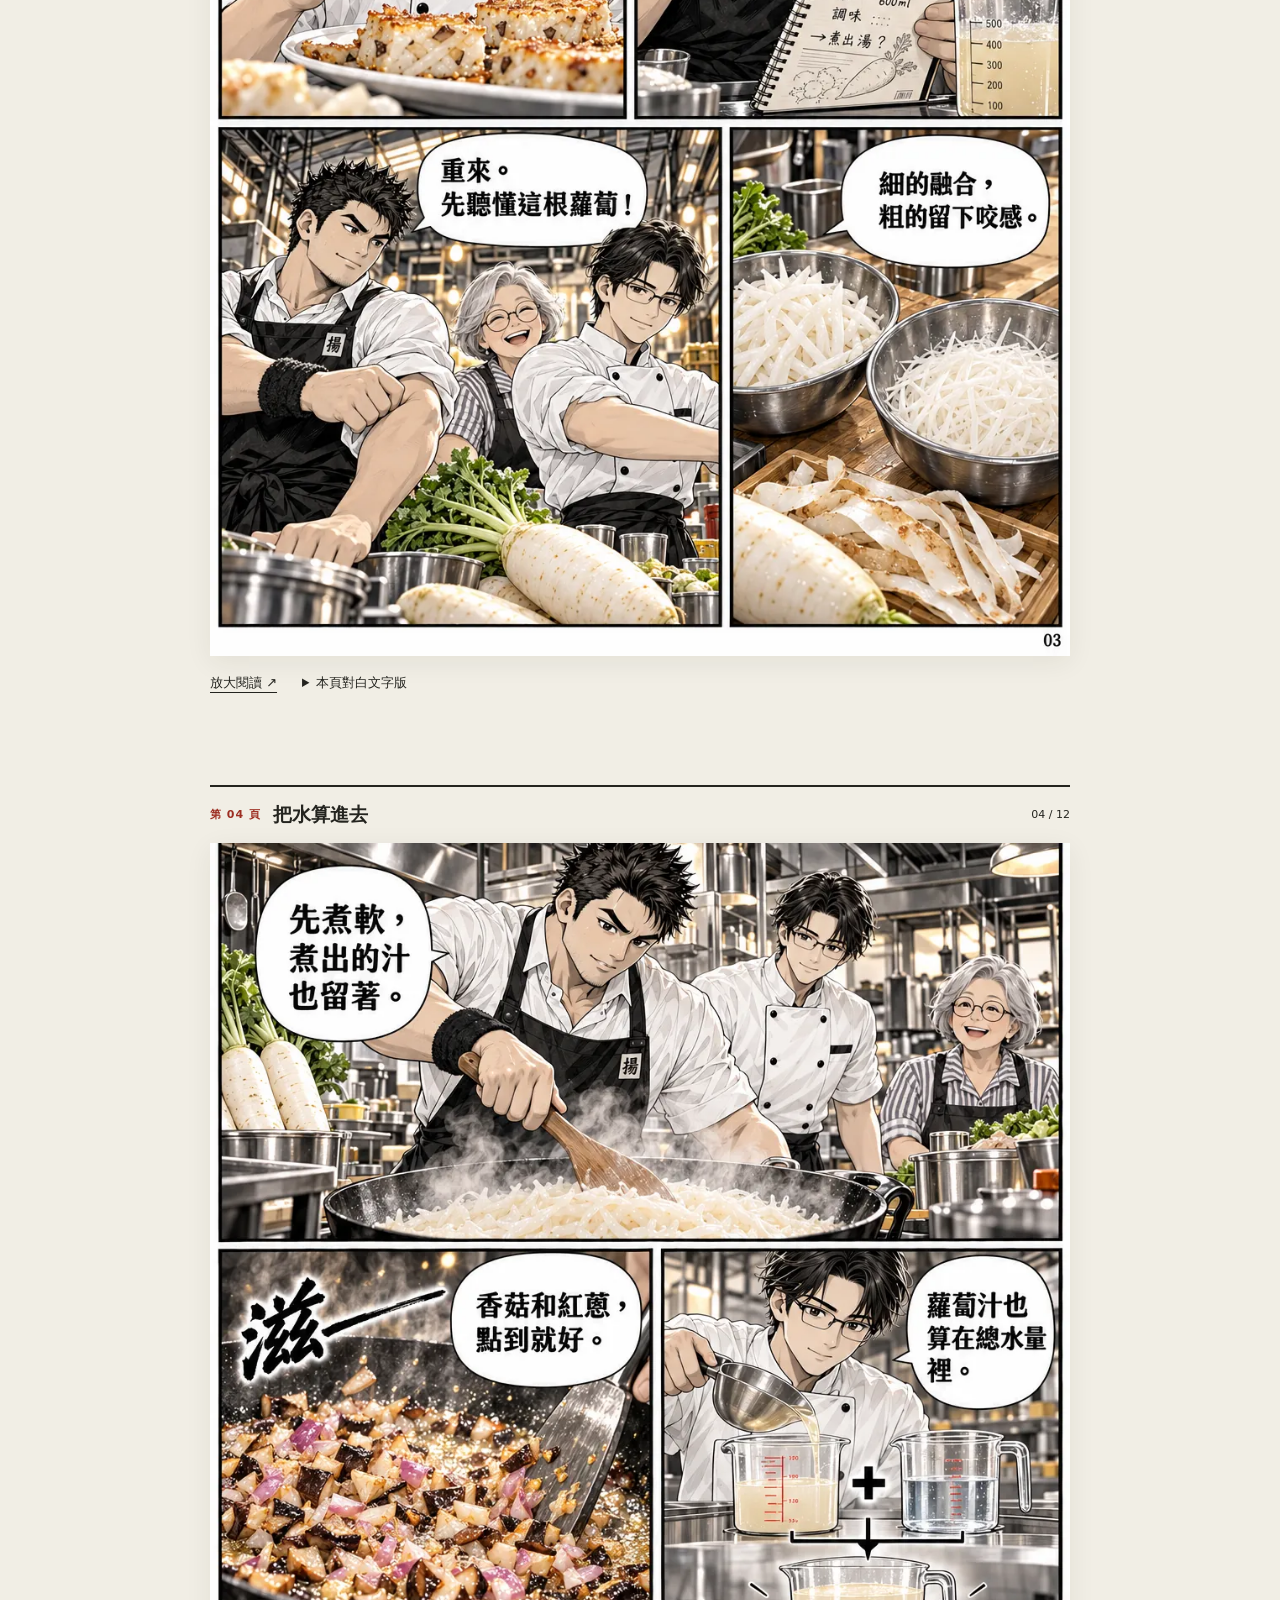
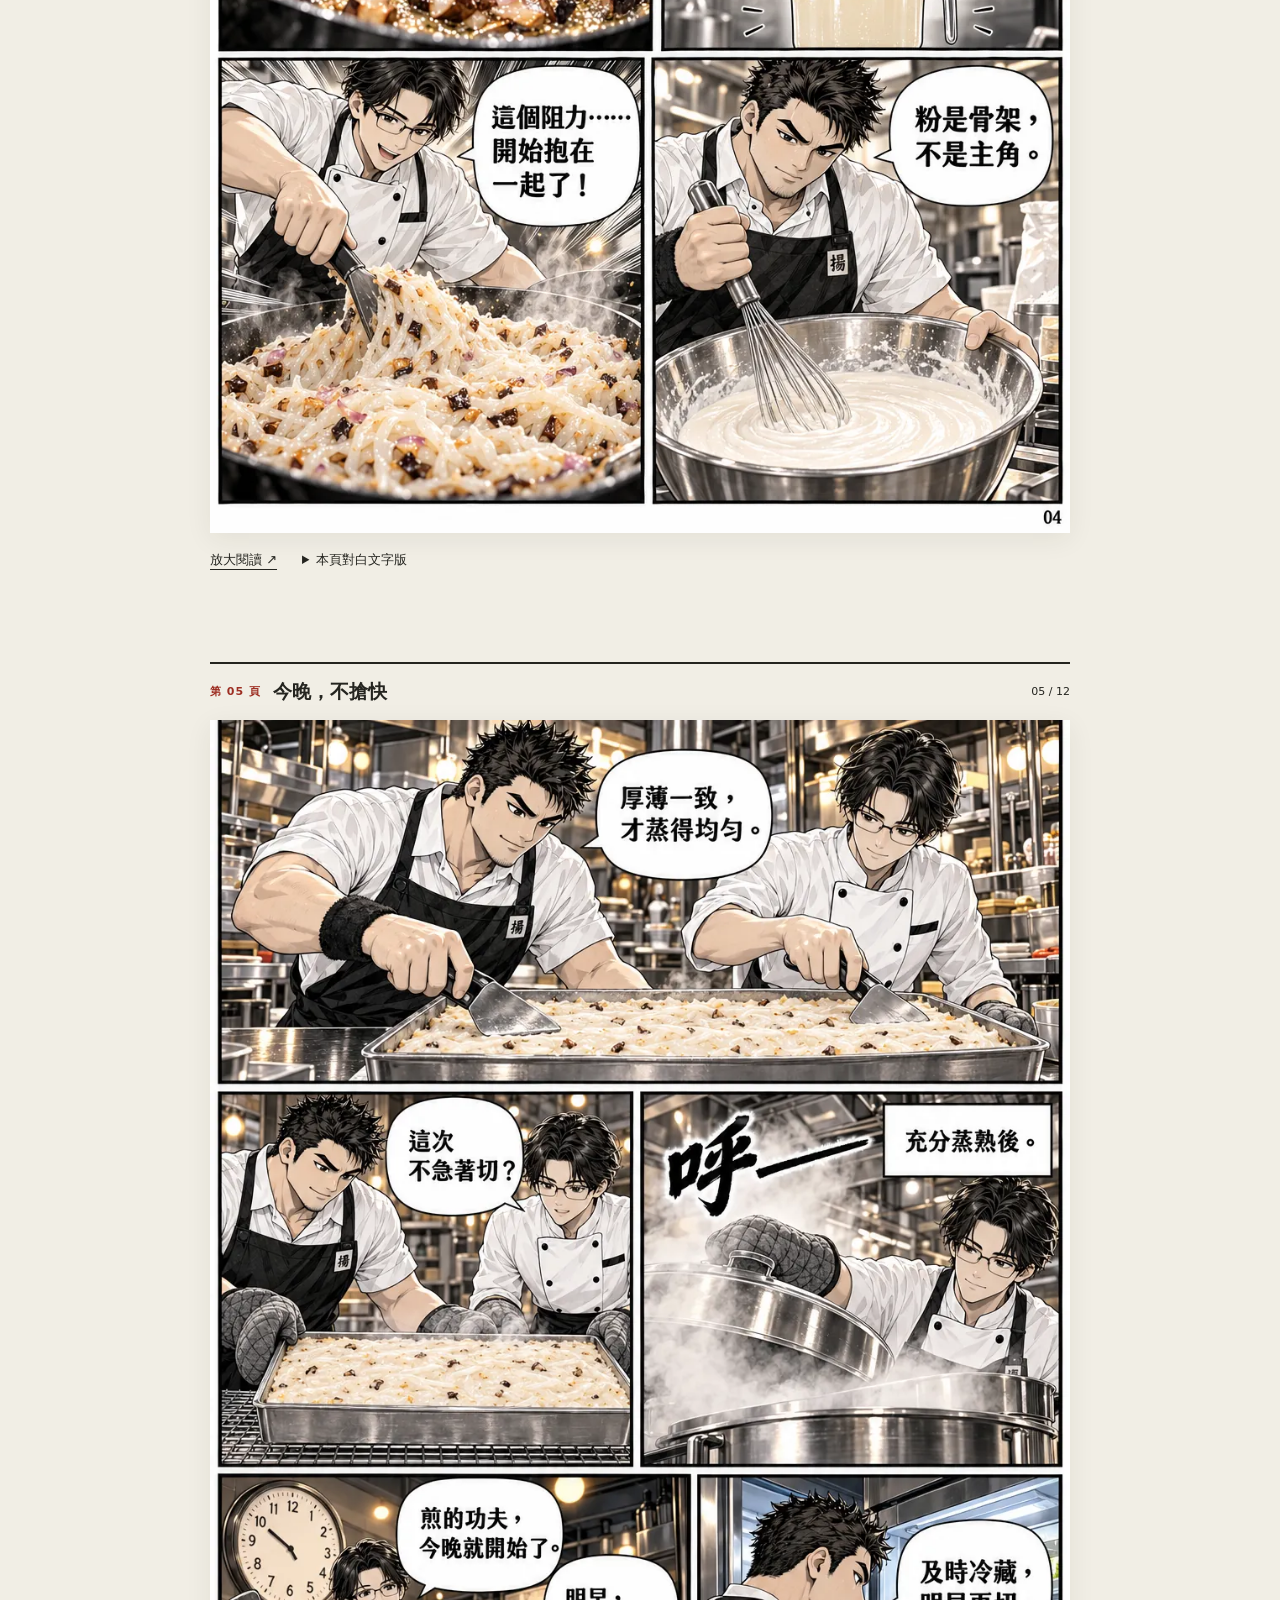
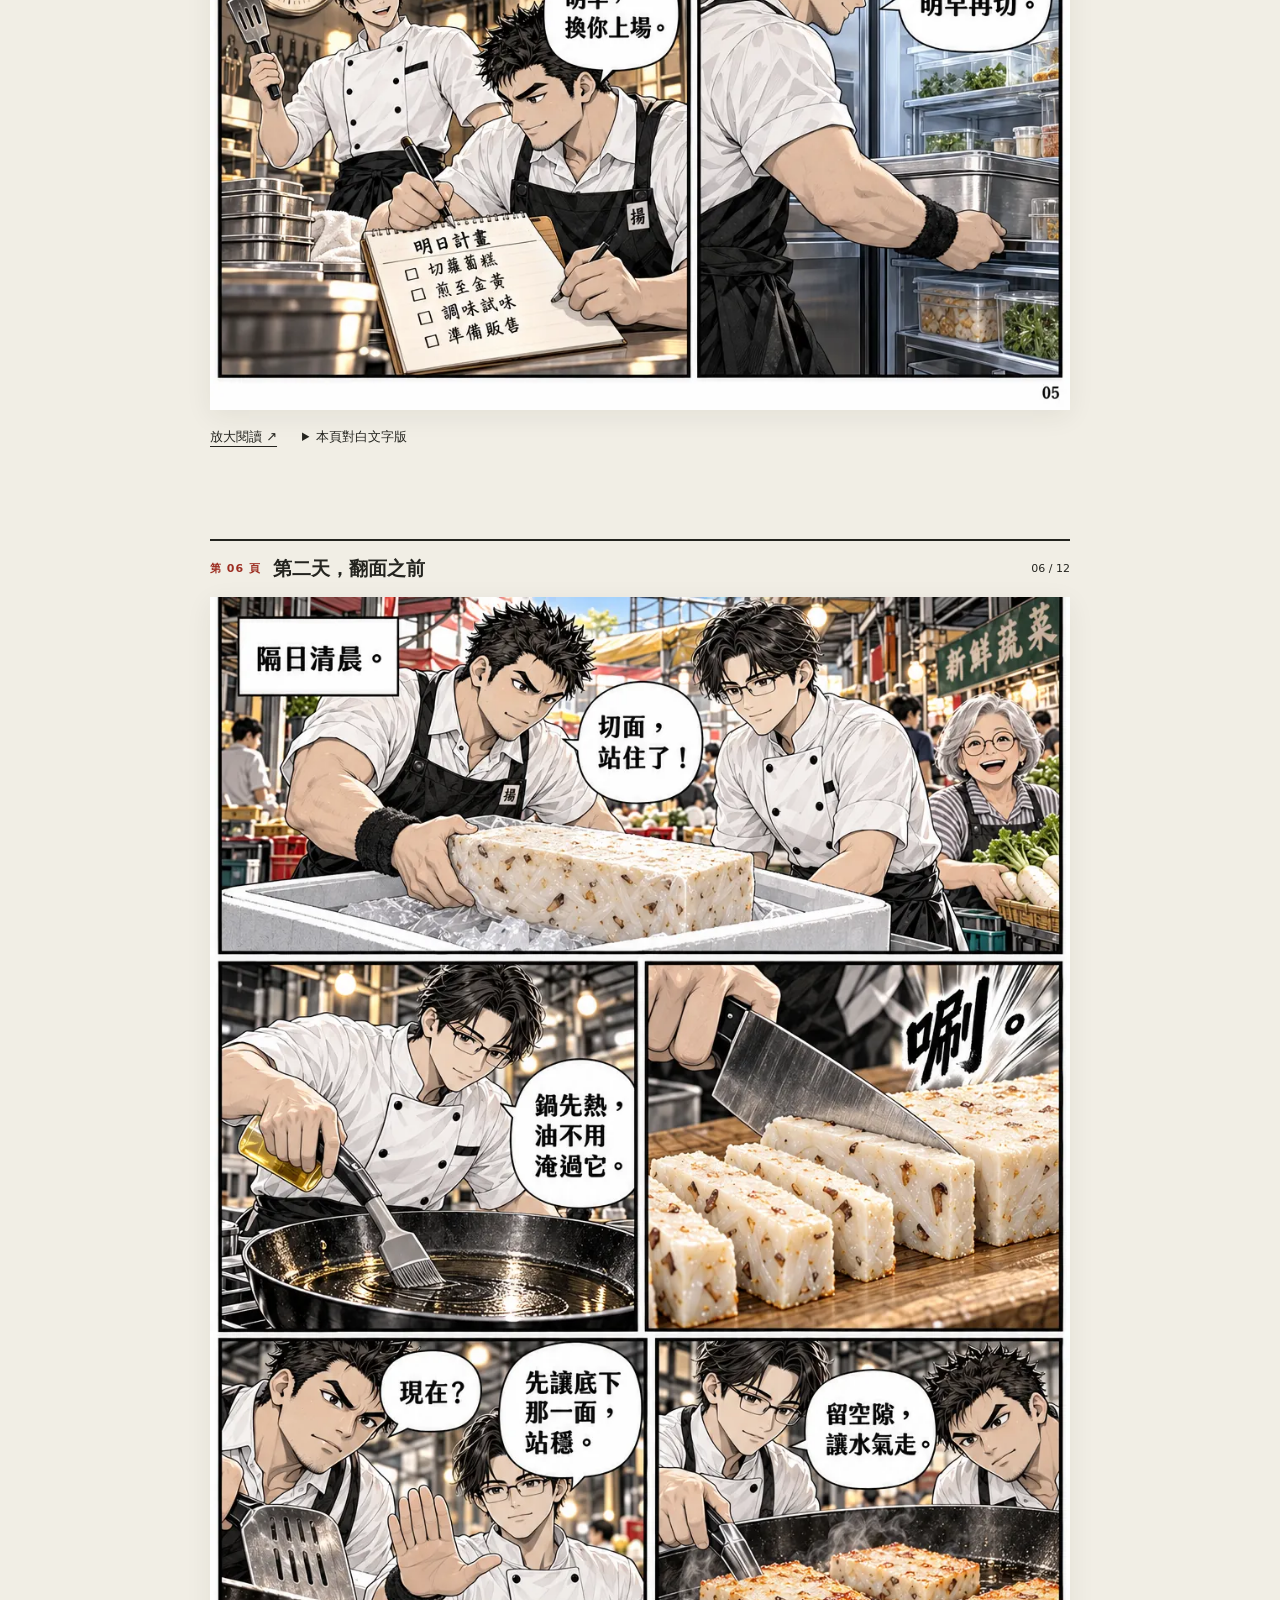
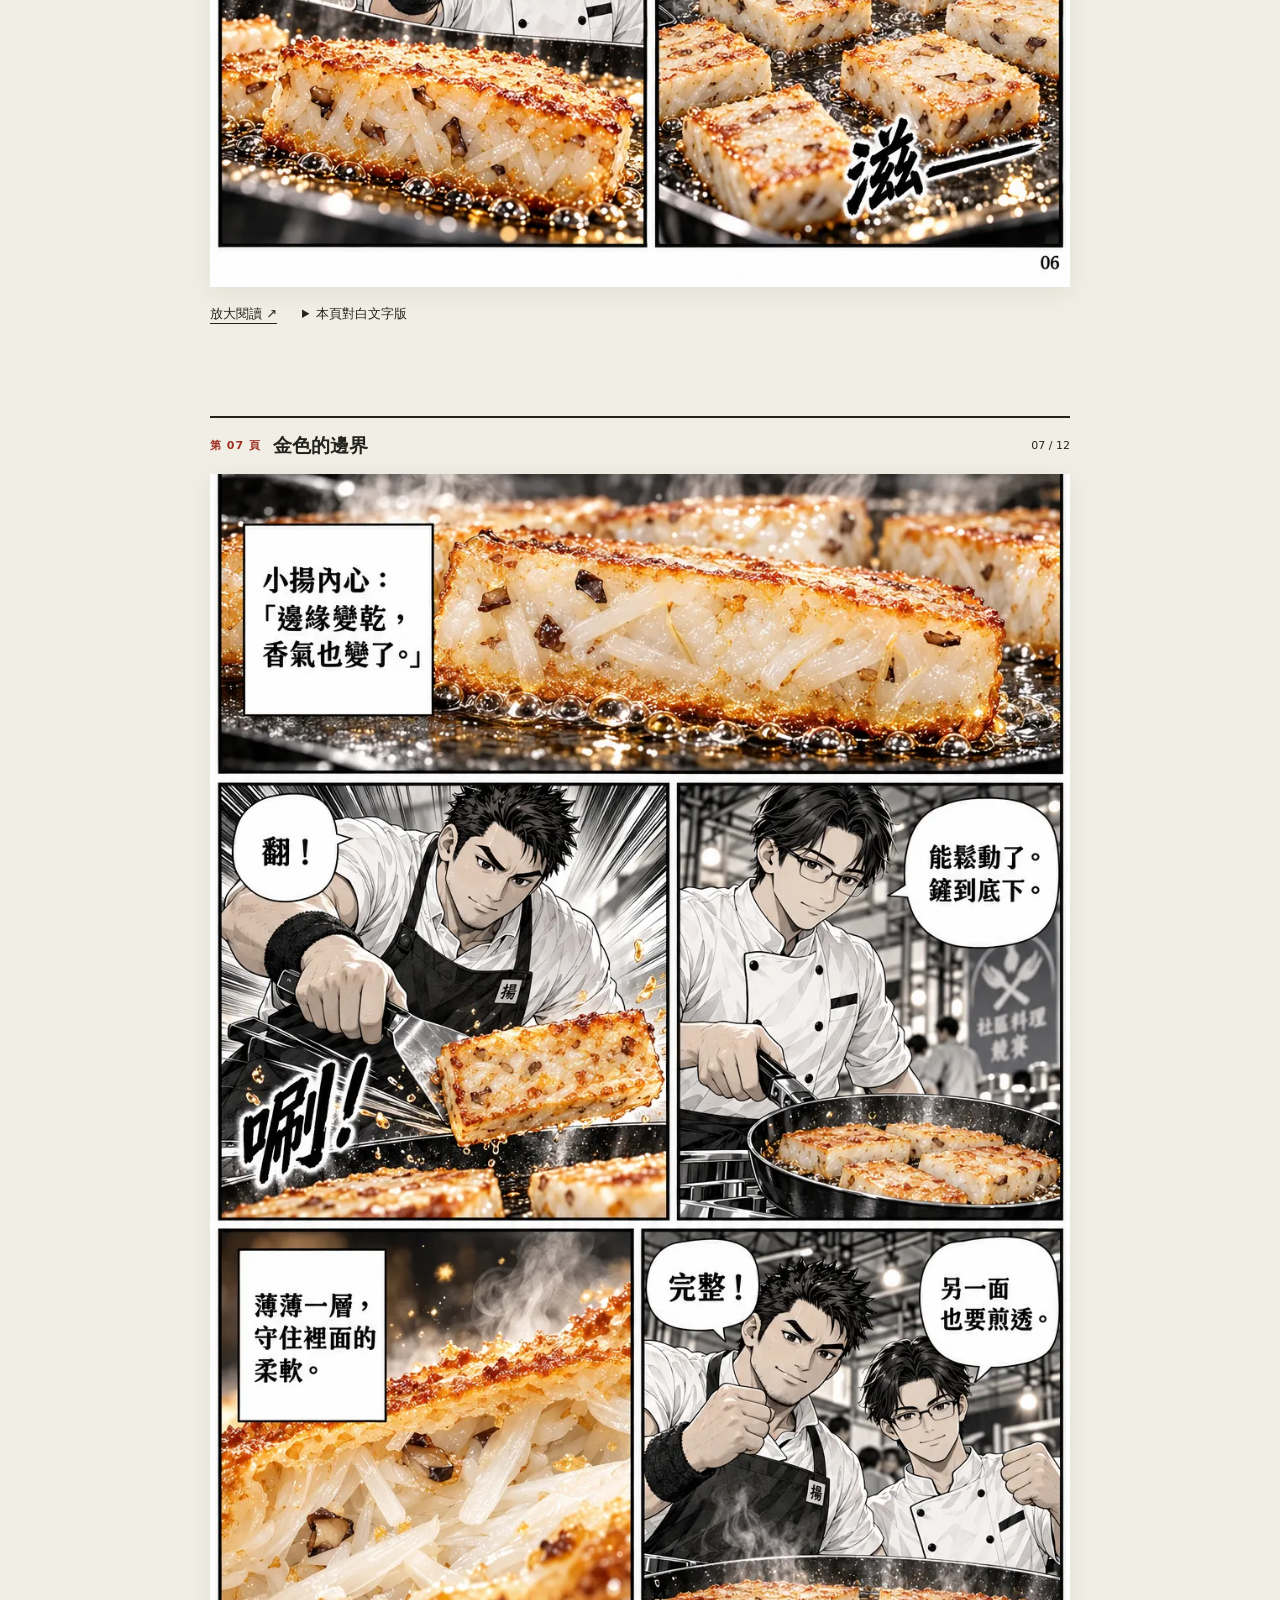
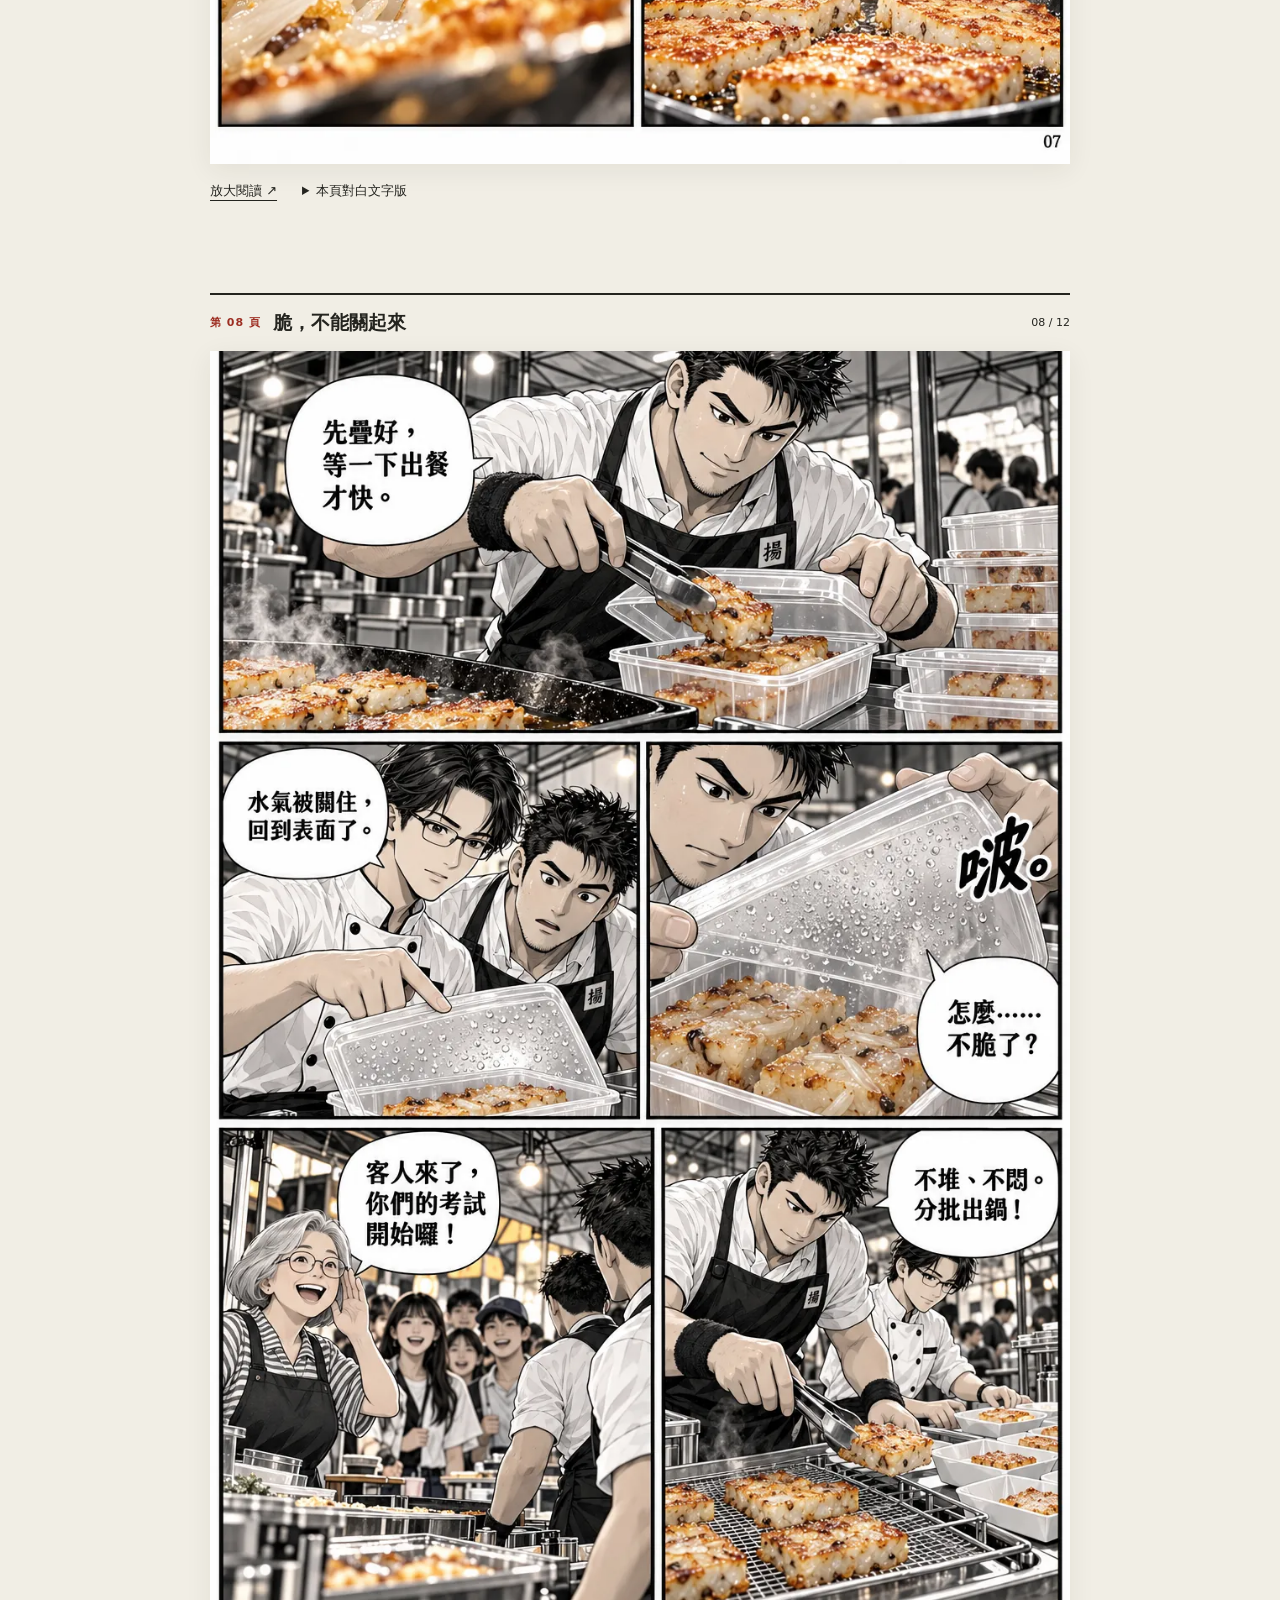
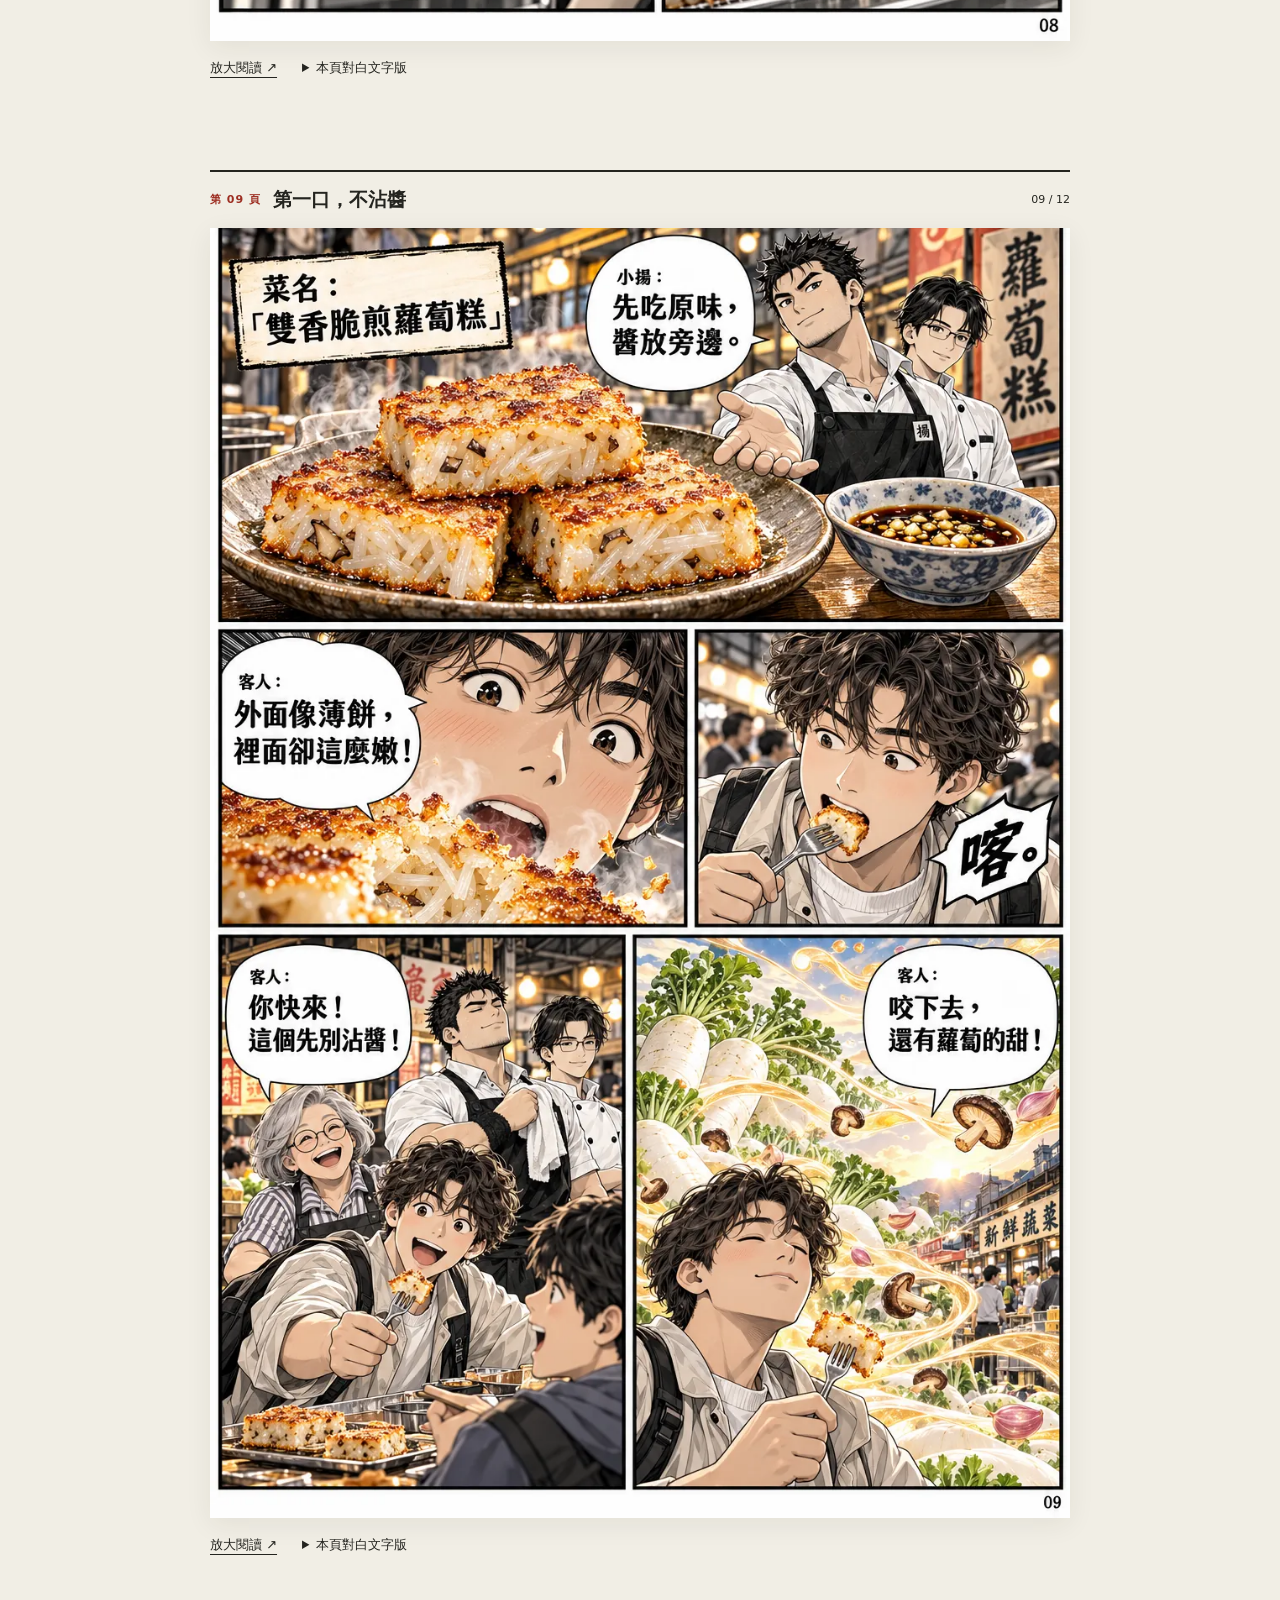
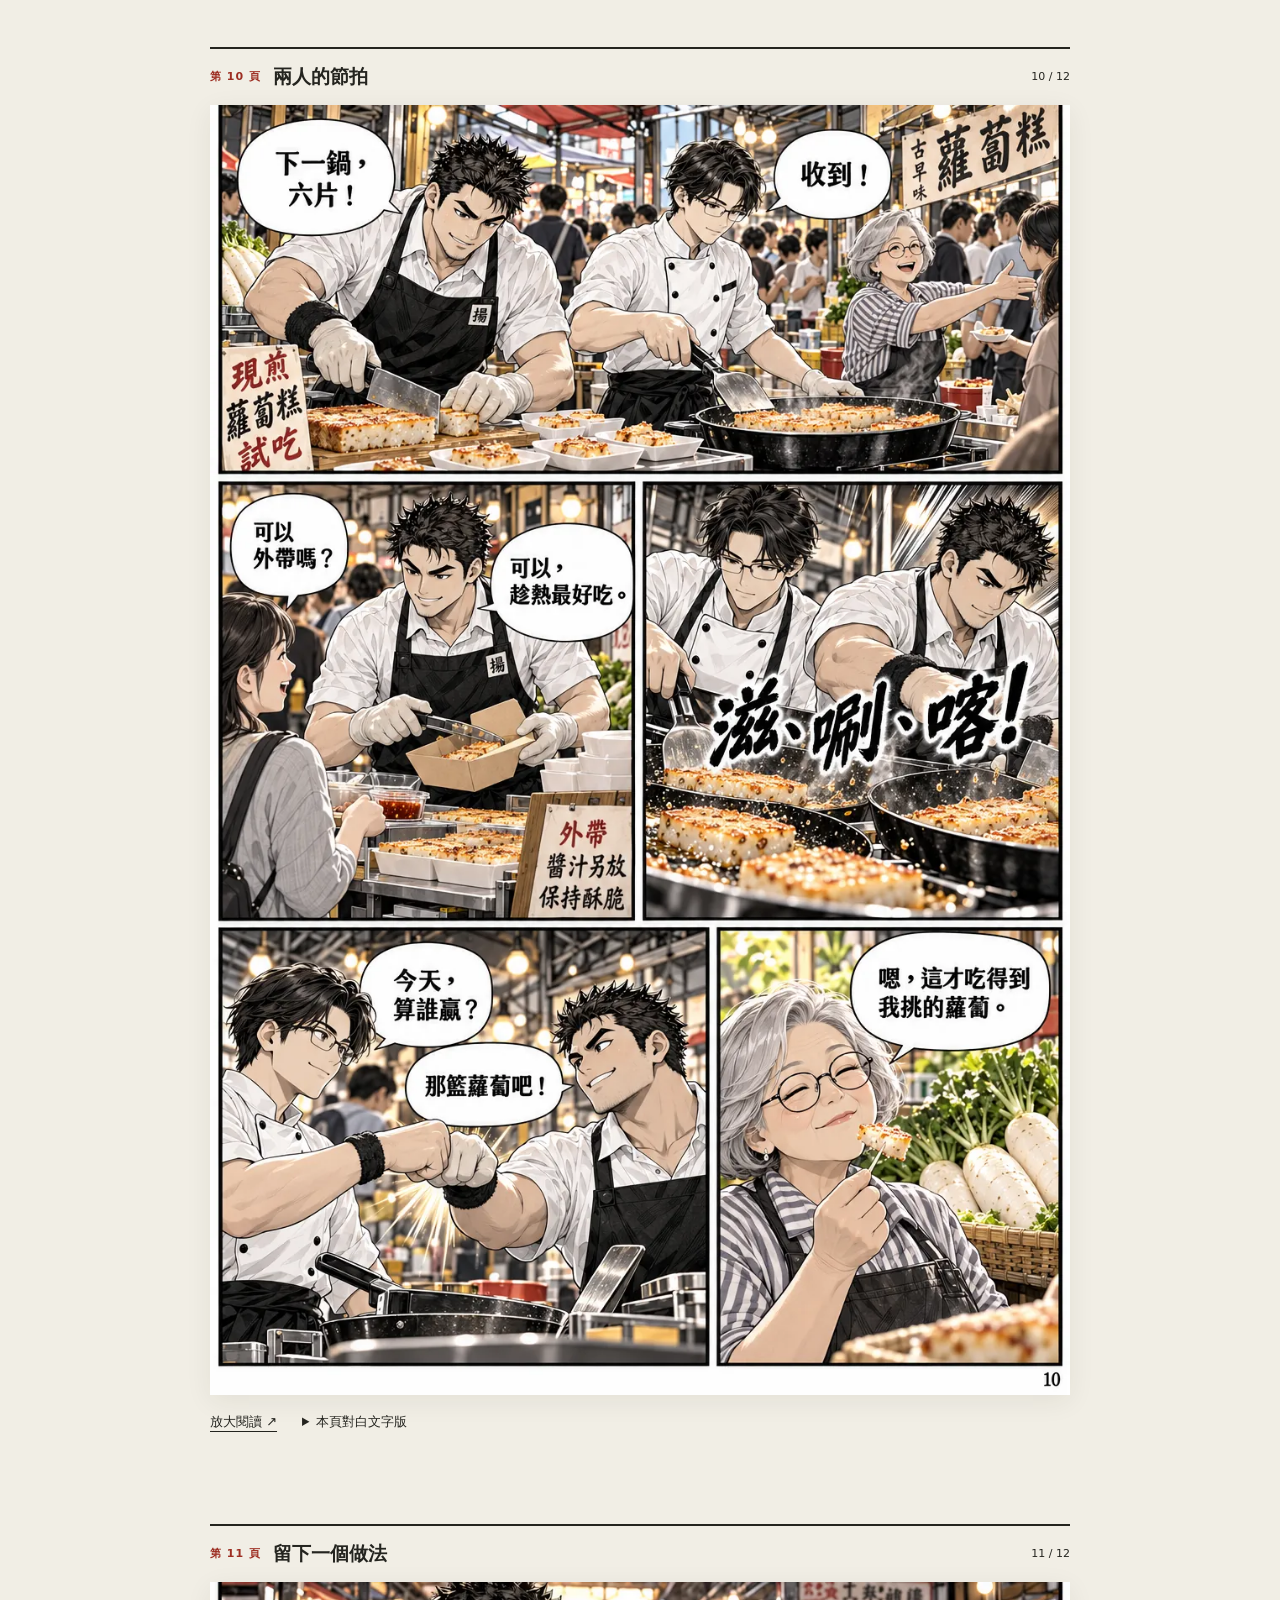
==== commit 054bd4f2: "Add episode 4 Together at the Seam and four-episode navigation" ====
--- a/episode-2/index.html
+++ b/episode-2/index.html
@@ -1,4 +1,4 @@
-<!doctype html><html lang="zh-Hant"><head><meta charset="utf-8"><meta name="viewport" content="width=device-width,initial-scale=1"><meta name="theme-color" content="#f1eee5"><title>小揚料理帖・第二集｜脆響之前</title><meta name="description" content="第二集十二頁、六十格原創台灣料理漫畫。小揚和阿岳到市場學做脆煎蘿蔔糕。繁體中文圖內對白與高壓縮 WebP。"><link rel="stylesheet" href="../style.css"><script src="../reader.js" defer></script></head><body><div class="topbar"><a href="../">小揚料理帖</a><span>ORIGINAL COOKING MANGA · EPISODE 02</span><a href="#contents">目錄 ↓</a></div><main id="top"><nav class="episodes" aria-label="集數選擇"><span>選擇集數</span><a href="../index.html#top">第一集｜最後一桌熱飯</a><a href="index.html#top" aria-current="page">第二集｜脆響之前</a><a href="../episode-3/">第三集｜湯裡的留白</a></nav><div class="cover"><p class="eyebrow">第二集 · 十二頁 · 六十格</p><h1>脆響<br><em>之前。</em></h1><div class="cover-sub"><p>一聲脆響，<br>藏著每一步不肯省略的功夫。</p><a class="start" href="#p1">翻開第二集 ↙</a></div><span class="stamp" aria-hidden="true">小揚<br>料理帖</span></div><nav id="contents" aria-label="漫畫目錄"><h2>兩個主廚，一塊蘿蔔糕。</h2><p>承接第一集的鍋鏟之約。分格由右至左、由上至下閱讀。對白就在漫畫裡，點圖可放大。</p><div class="chapters"><a href="#p1"><b>01</b> 鍋鏟之約</a><a href="#p2"><b>02</b> 第一聲，碎了</a><a href="#p3"><b>03</b> 蘿蔔也有脾氣</a><a href="#p4"><b>04</b> 把水算進去</a><a href="#p5"><b>05</b> 今晚，不搶快</a><a href="#p6"><b>06</b> 第二天，翻面之前</a><a href="#p7"><b>07</b> 金色的邊界</a><a href="#p8"><b>08</b> 脆，不能關起來</a><a href="#p9"><b>09</b> 第一口，不沾醬</a><a href="#p10"><b>10</b> 兩人的節拍</a><a href="#p11"><b>11</b> 留下一個做法</a><a href="#p12"><b>12</b> 下一道，會是什麼</a></div></nav><div class="pages"><section class="page" id="p1" aria-labelledby="h1"><header><span>第 01 頁</span><h2 id="h1">鍋鏟之約</h2><small>01 / 12</small></header><a class="art" href="assets/page-01.webp" target="_blank" rel="noopener" aria-label="放大第1頁"><img src="assets/page-01.webp" srcset="assets/page-01-800.webp 800w, assets/page-01.webp 1024w" sizes="(max-width: 820px) calc(100vw - 24px), 860px" width="1024" height="1536" loading="eager" decoding="async" alt="第二集第1頁，鍋鏟之約。五格連續漫畫，從右至左閱讀，對白位於漫畫氣泡內。"></a><div class="page-tools"><a href="assets/page-01.webp" target="_blank" rel="noopener">放大閱讀 ↗</a><details><summary>本頁對白文字版</summary><ol><li>阿岳：「說好了，今天教你煎脆皮。」</li><li>小揚：「那我帶你挑好菜。」</li><li>蘭姐：「兩位大廚，敢不敢接一題？」</li><li>蘭姐：「明早做蘿蔔糕，讓年輕人也想吃。」</li><li>小揚：「外脆、裡嫩？交給我們！」</li></ol></details></div></section><section class="page" id="p2" aria-labelledby="h2"><header><span>第 02 頁</span><h2 id="h2">第一聲，碎了</h2><small>02 / 12</small></header><a class="art" href="assets/page-02.webp" target="_blank" rel="noopener" aria-label="放大第2頁"><img src="assets/page-02.webp" srcset="assets/page-02-800.webp 800w, assets/page-02.webp 1024w" sizes="(max-width: 820px) calc(100vw - 24px), 860px" width="1024" height="1536" loading="lazy" decoding="async" alt="第二集第2頁，第一聲，碎了。五格連續漫畫，從右至左閱讀，對白位於漫畫氣泡內。"></a><div class="page-tools"><a href="assets/page-02.webp" target="_blank" rel="noopener">放大閱讀 ↗</a><details><summary>本頁對白文字版</summary><ol><li>旁白：「當天下午，第一次試作。」</li><li>小揚：「咦，怎麼站不住？」</li><li>音效：「啪。」</li><li>蘭姐：「我要的是脆，不是碎喔。」</li><li>小揚：「多加點粉，就能成形吧？」
+<!doctype html><html lang="zh-Hant"><head><meta charset="utf-8"><meta name="viewport" content="width=device-width,initial-scale=1"><meta name="theme-color" content="#f1eee5"><title>小揚料理帖・第二集｜脆響之前</title><meta name="description" content="第二集十二頁、六十格原創台灣料理漫畫。小揚和阿岳到市場學做脆煎蘿蔔糕。繁體中文圖內對白與高壓縮 WebP。"><link rel="stylesheet" href="../style.css"><script src="../reader.js" defer></script></head><body><div class="topbar"><a href="../">小揚料理帖</a><span>ORIGINAL COOKING MANGA · EPISODE 02</span><a href="#contents">目錄 ↓</a></div><main id="top"><nav class="episodes" aria-label="集數選擇"><span>選擇集數</span><a href="../index.html#top">第一集｜最後一桌熱飯</a><a href="index.html#top" aria-current="page">第二集｜脆響之前</a><a href="../episode-3/">第三集｜湯裡的留白</a><a href="../episode-4/">第四集｜一起收口</a></nav><div class="cover"><p class="eyebrow">第二集 · 十二頁 · 六十格</p><h1>脆響<br><em>之前。</em></h1><div class="cover-sub"><p>一聲脆響，<br>藏著每一步不肯省略的功夫。</p><a class="start" href="#p1">翻開第二集 ↙</a></div><span class="stamp" aria-hidden="true">小揚<br>料理帖</span></div><nav id="contents" aria-label="漫畫目錄"><h2>兩個主廚，一塊蘿蔔糕。</h2><p>承接第一集的鍋鏟之約。分格由右至左、由上至下閱讀。對白就在漫畫裡，點圖可放大。</p><div class="chapters"><a href="#p1"><b>01</b> 鍋鏟之約</a><a href="#p2"><b>02</b> 第一聲，碎了</a><a href="#p3"><b>03</b> 蘿蔔也有脾氣</a><a href="#p4"><b>04</b> 把水算進去</a><a href="#p5"><b>05</b> 今晚，不搶快</a><a href="#p6"><b>06</b> 第二天，翻面之前</a><a href="#p7"><b>07</b> 金色的邊界</a><a href="#p8"><b>08</b> 脆，不能關起來</a><a href="#p9"><b>09</b> 第一口，不沾醬</a><a href="#p10"><b>10</b> 兩人的節拍</a><a href="#p11"><b>11</b> 留下一個做法</a><a href="#p12"><b>12</b> 下一道，會是什麼</a></div></nav><div class="pages"><section class="page" id="p1" aria-labelledby="h1"><header><span>第 01 頁</span><h2 id="h1">鍋鏟之約</h2><small>01 / 12</small></header><a class="art" href="assets/page-01.webp" target="_blank" rel="noopener" aria-label="放大第1頁"><img src="assets/page-01.webp" srcset="assets/page-01-800.webp 800w, assets/page-01.webp 1024w" sizes="(max-width: 820px) calc(100vw - 24px), 860px" width="1024" height="1536" loading="eager" decoding="async" alt="第二集第1頁，鍋鏟之約。五格連續漫畫，從右至左閱讀，對白位於漫畫氣泡內。"></a><div class="page-tools"><a href="assets/page-01.webp" target="_blank" rel="noopener">放大閱讀 ↗</a><details><summary>本頁對白文字版</summary><ol><li>阿岳：「說好了，今天教你煎脆皮。」</li><li>小揚：「那我帶你挑好菜。」</li><li>蘭姐：「兩位大廚，敢不敢接一題？」</li><li>蘭姐：「明早做蘿蔔糕，讓年輕人也想吃。」</li><li>小揚：「外脆、裡嫩？交給我們！」</li></ol></details></div></section><section class="page" id="p2" aria-labelledby="h2"><header><span>第 02 頁</span><h2 id="h2">第一聲，碎了</h2><small>02 / 12</small></header><a class="art" href="assets/page-02.webp" target="_blank" rel="noopener" aria-label="放大第2頁"><img src="assets/page-02.webp" srcset="assets/page-02-800.webp 800w, assets/page-02.webp 1024w" sizes="(max-width: 820px) calc(100vw - 24px), 860px" width="1024" height="1536" loading="lazy" decoding="async" alt="第二集第2頁，第一聲，碎了。五格連續漫畫，從右至左閱讀，對白位於漫畫氣泡內。"></a><div class="page-tools"><a href="assets/page-02.webp" target="_blank" rel="noopener">放大閱讀 ↗</a><details><summary>本頁對白文字版</summary><ol><li>旁白：「當天下午，第一次試作。」</li><li>小揚：「咦，怎麼站不住？」</li><li>音效：「啪。」</li><li>蘭姐：「我要的是脆，不是碎喔。」</li><li>小揚：「多加點粉，就能成形吧？」
 阿岳：「那蘿蔔的味道呢？」</li></ol></details></div></section><section class="page" id="p3" aria-labelledby="h3"><header><span>第 03 頁</span><h2 id="h3">蘿蔔也有脾氣</h2><small>03 / 12</small></header><a class="art" href="assets/page-03.webp" target="_blank" rel="noopener" aria-label="放大第3頁"><img src="assets/page-03.webp" srcset="assets/page-03-800.webp 800w, assets/page-03.webp 1024w" sizes="(max-width: 820px) calc(100vw - 24px), 860px" width="1024" height="1536" loading="lazy" decoding="async" alt="第二集第3頁，蘿蔔也有脾氣。五格連續漫畫，從右至左閱讀，對白位於漫畫氣泡內。"></a><div class="page-tools"><a href="assets/page-03.webp" target="_blank" rel="noopener">放大閱讀 ↗</a><details><summary>本頁對白文字版</summary><ol><li>蘭姐：「這批水分足，不能照舊硬套。」</li><li>小揚：「原來漏算了蘿蔔的水。」</li><li>阿岳：「粉能撐住它，也會搶走它。」</li><li>小揚：「細的融合，粗的留下咬感。」</li><li>小揚：「重來。先聽懂這根蘿蔔！」</li></ol></details></div></section><section class="page" id="p4" aria-labelledby="h4"><header><span>第 04 頁</span><h2 id="h4">把水算進去</h2><small>04 / 12</small></header><a class="art" href="assets/page-04.webp" target="_blank" rel="noopener" aria-label="放大第4頁"><img src="assets/page-04.webp" srcset="assets/page-04-800.webp 800w, assets/page-04.webp 1024w" sizes="(max-width: 820px) calc(100vw - 24px), 860px" width="1024" height="1536" loading="lazy" decoding="async" alt="第二集第4頁，把水算進去。五格連續漫畫，從右至左閱讀，對白位於漫畫氣泡內。"></a><div class="page-tools"><a href="assets/page-04.webp" target="_blank" rel="noopener">放大閱讀 ↗</a><details><summary>本頁對白文字版</summary><ol><li>小揚：「先煮軟，煮出的汁也留著。」</li><li>阿岳：「蘿蔔汁也算在總水量裡。」</li><li>音效：「滋——」
 小揚：「香菇和紅蔥，點到就好。」</li><li>小揚：「粉是骨架，不是主角。」</li><li>阿岳：「這個阻力……開始抱在一起了！」</li></ol></details></div></section><section class="page" id="p5" aria-labelledby="h5"><header><span>第 05 頁</span><h2 id="h5">今晚，不搶快</h2><small>05 / 12</small></header><a class="art" href="assets/page-05.webp" target="_blank" rel="noopener" aria-label="放大第5頁"><img src="assets/page-05.webp" srcset="assets/page-05-800.webp 800w, assets/page-05.webp 1024w" sizes="(max-width: 820px) calc(100vw - 24px), 860px" width="1024" height="1536" loading="lazy" decoding="async" alt="第二集第5頁，今晚，不搶快。五格連續漫畫，從右至左閱讀，對白位於漫畫氣泡內。"></a><div class="page-tools"><a href="assets/page-05.webp" target="_blank" rel="noopener">放大閱讀 ↗</a><details><summary>本頁對白文字版</summary><ol><li>小揚：「厚薄一致，才蒸得均勻。」</li><li>音效：「呼——」
 旁白：「充分蒸熟後。」</li><li>阿岳：「這次不急著切？」</li><li>小揚：「及時冷藏，明早再切。」</li><li>阿岳：「煎的功夫，今晚就開始了。」
@@ -17,4 +17,4 @@
 小揚：「也寫下為什麼。」</li><li>小揚：「下次換了蘿蔔，我們還能再調。」</li></ol></details></div></section><section class="page" id="p12" aria-labelledby="h12"><header><span>第 12 頁</span><h2 id="h12">下一道，會是什麼</h2><small>12 / 12</small></header><a class="art" href="assets/page-12.webp" target="_blank" rel="noopener" aria-label="放大第12頁"><img src="assets/page-12.webp" srcset="assets/page-12-800.webp 800w, assets/page-12.webp 1024w" sizes="(max-width: 820px) calc(100vw - 24px), 860px" width="1024" height="1536" loading="lazy" decoding="async" alt="第二集第12頁，下一道，會是什麼。五格連續漫畫，從右至左閱讀，對白位於漫畫氣泡內。"></a><div class="page-tools"><a href="assets/page-12.webp" target="_blank" rel="noopener">放大閱讀 ↗</a><details><summary>本頁對白文字版</summary><ol><li>阿岳：「今天學到的，不只煎脆皮。」</li><li>小揚：「下一頁，一起寫？」
 阿岳：「當然。」</li><li>訊息：「小揚，這碗湯的味道，你找得回來嗎？」</li><li>阿岳：「又有題目了？」
 小揚：「這回，可能更難。」</li><li>旁白：「脆響之前，是每一步不肯省略的功夫。」
-落款：「小揚料理帖・第二集｜脆響之前｜完」</li></ol></details></div></section></div><div class="end"><span>第二集・完</span><p>脆響之前，<br>是每一步不肯省略的功夫。</p><a href="#top">再讀一次 ↑</a> · <a href="../">回看第一集 ↗</a></div><section class="about"><h2>關於這一集</h2><p>這是現代台灣市場背景的原創料理漫畫。人物、事件與菜色均屬虛構，並非真人經歷或現售商品介紹。畫面由 AI 生成，採墨線、網點與暖色料理場景；人物、器物和文字細節可能有藝術化差異。</p><p>本篇是料理故事，不是完整食譜；圖中示意數量不作配方。實作請另參照可靠食譜與食品保存指引。圖片採高壓縮 WebP，附手機版本及逐頁放大。本站不使用外部字型、廣告或追蹤器。</p><div><a href="storyboard.md">第二集分鏡 Markdown ↗</a> · <a href="https://github.com/zuestrd20/xiaoyang-cooking-manga">GitHub ↗</a></div></section></main><nav class="dock" aria-label="翻頁控制" hidden><button id="prev" aria-label="上一頁">←</button><span id="position">01 / 12</span><button id="next" aria-label="下一頁">→</button><a href="#contents" aria-label="回目錄">目錄</a></nav></body></html>+落款：「小揚料理帖・第二集｜脆響之前｜完」</li></ol></details></div></section></div><div class="end"><span>第二集・完</span><p>脆響之前，<br>是每一步不肯省略的功夫。</p><a href="#top">再讀一次 ↑</a> · <a href="../">回看第一集 ↗</a></div><section class="about"><h2>關於這一集</h2><p>這是現代台灣市場背景的原創料理漫畫。人物、事件與菜色均屬虛構，並非真人經歷或現售商品介紹。畫面由 AI 生成，採墨線、網點與暖色料理場景；人物、器物和文字細節可能有藝術化差異。</p><p>本篇是料理故事，不是完整食譜；圖中示意數量不作配方。實作請另參照可靠食譜與食品保存指引。圖片採高壓縮 WebP，附手機版本及逐頁放大。本站不使用外部字型、廣告或追蹤器。</p><div><a href="storyboard.md">第二集分鏡 Markdown ↗</a> · <a href="https://github.com/zuestrd20/xiaoyang-cooking-manga">GitHub ↗</a></div></section></main><nav class="dock" aria-label="翻頁控制" hidden><button id="prev" aria-label="上一頁">←</button><span id="position">01 / 12</span><button id="next" aria-label="下一頁">→</button><a href="#contents" aria-label="回目錄">目錄</a></nav></body></html>
